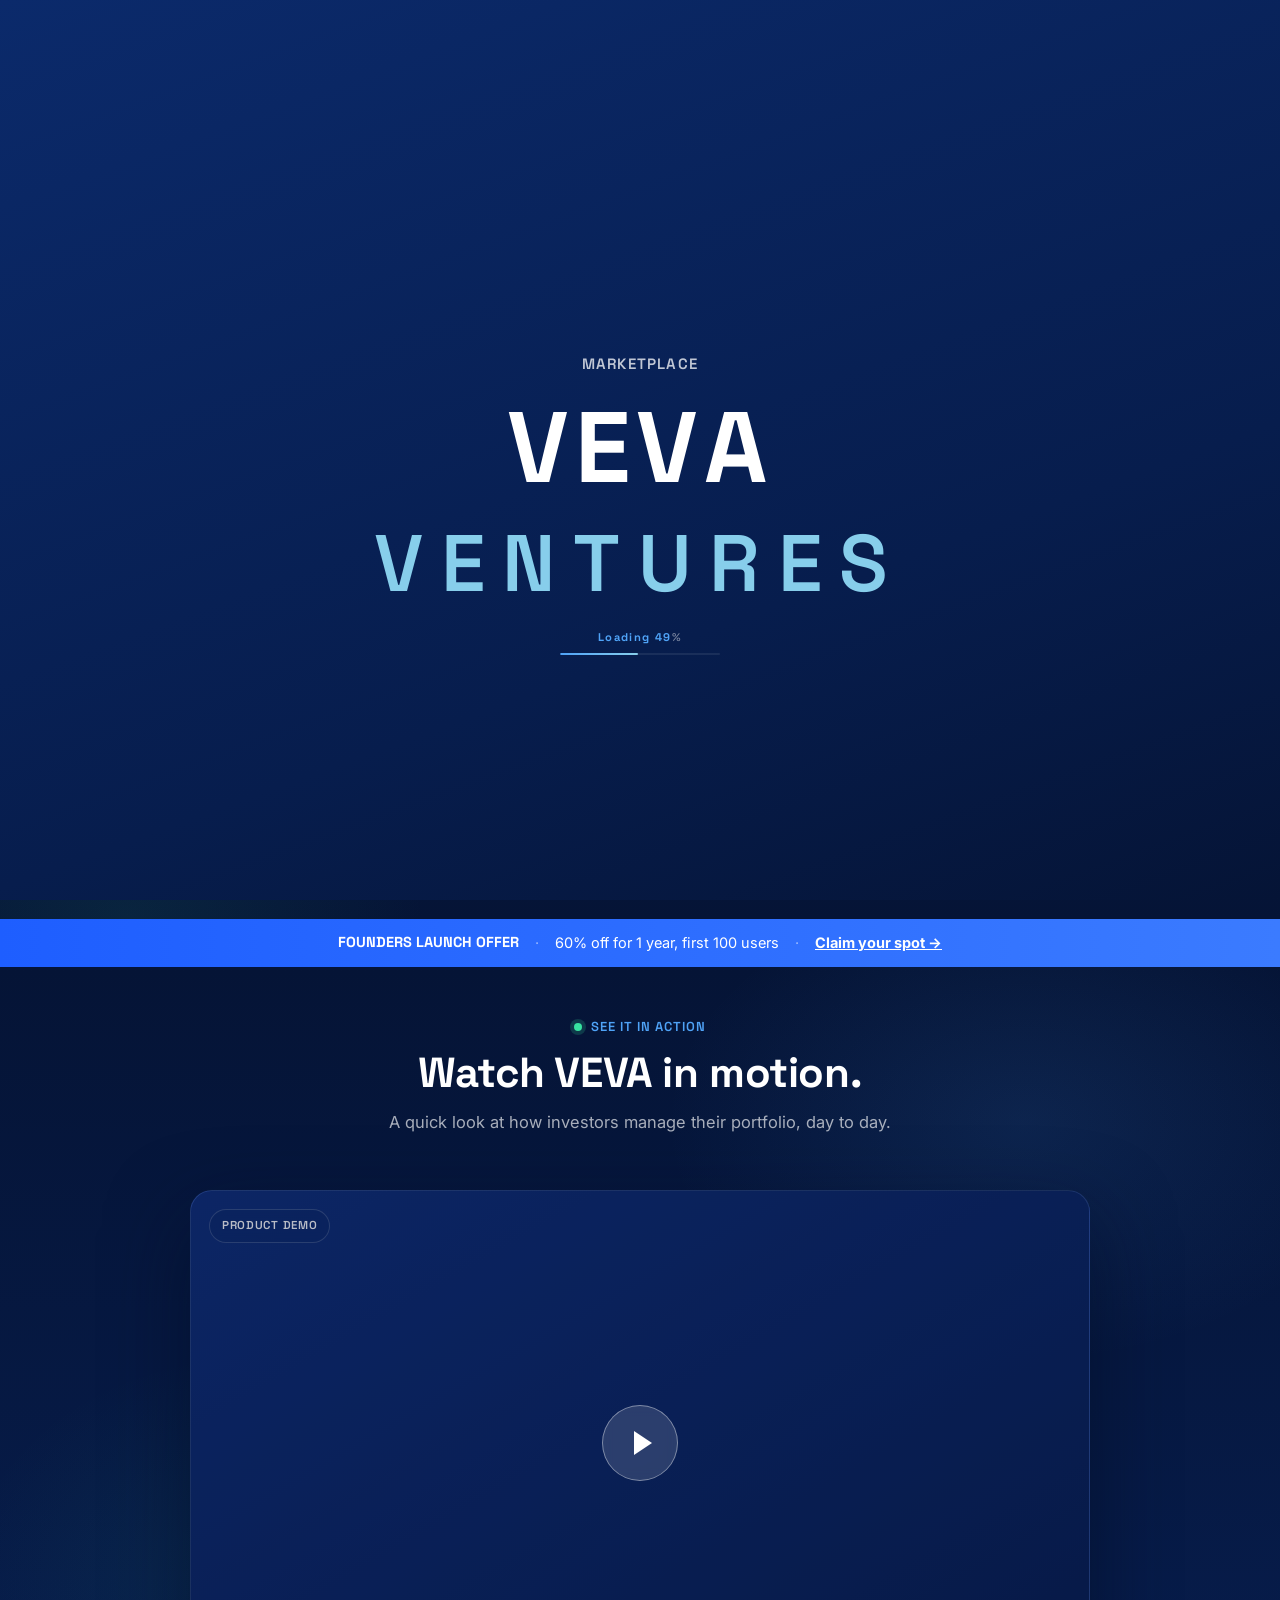
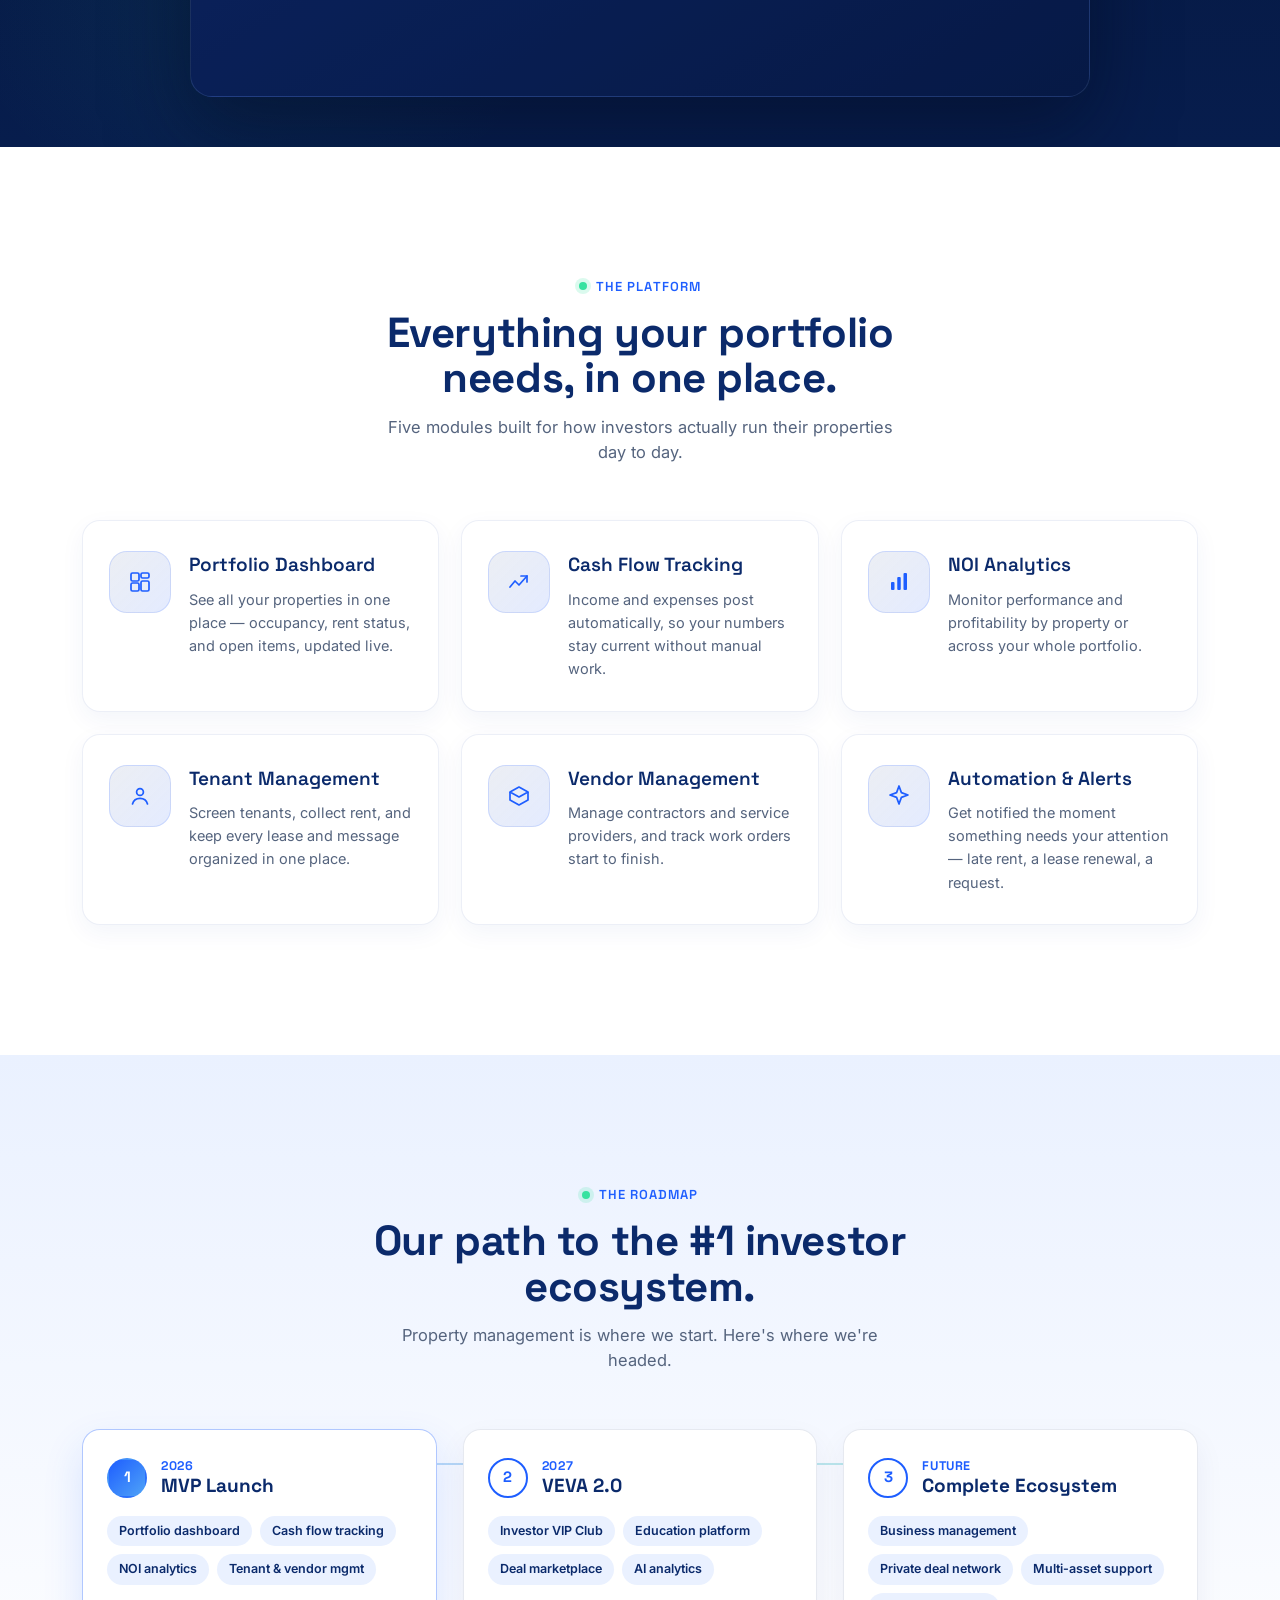
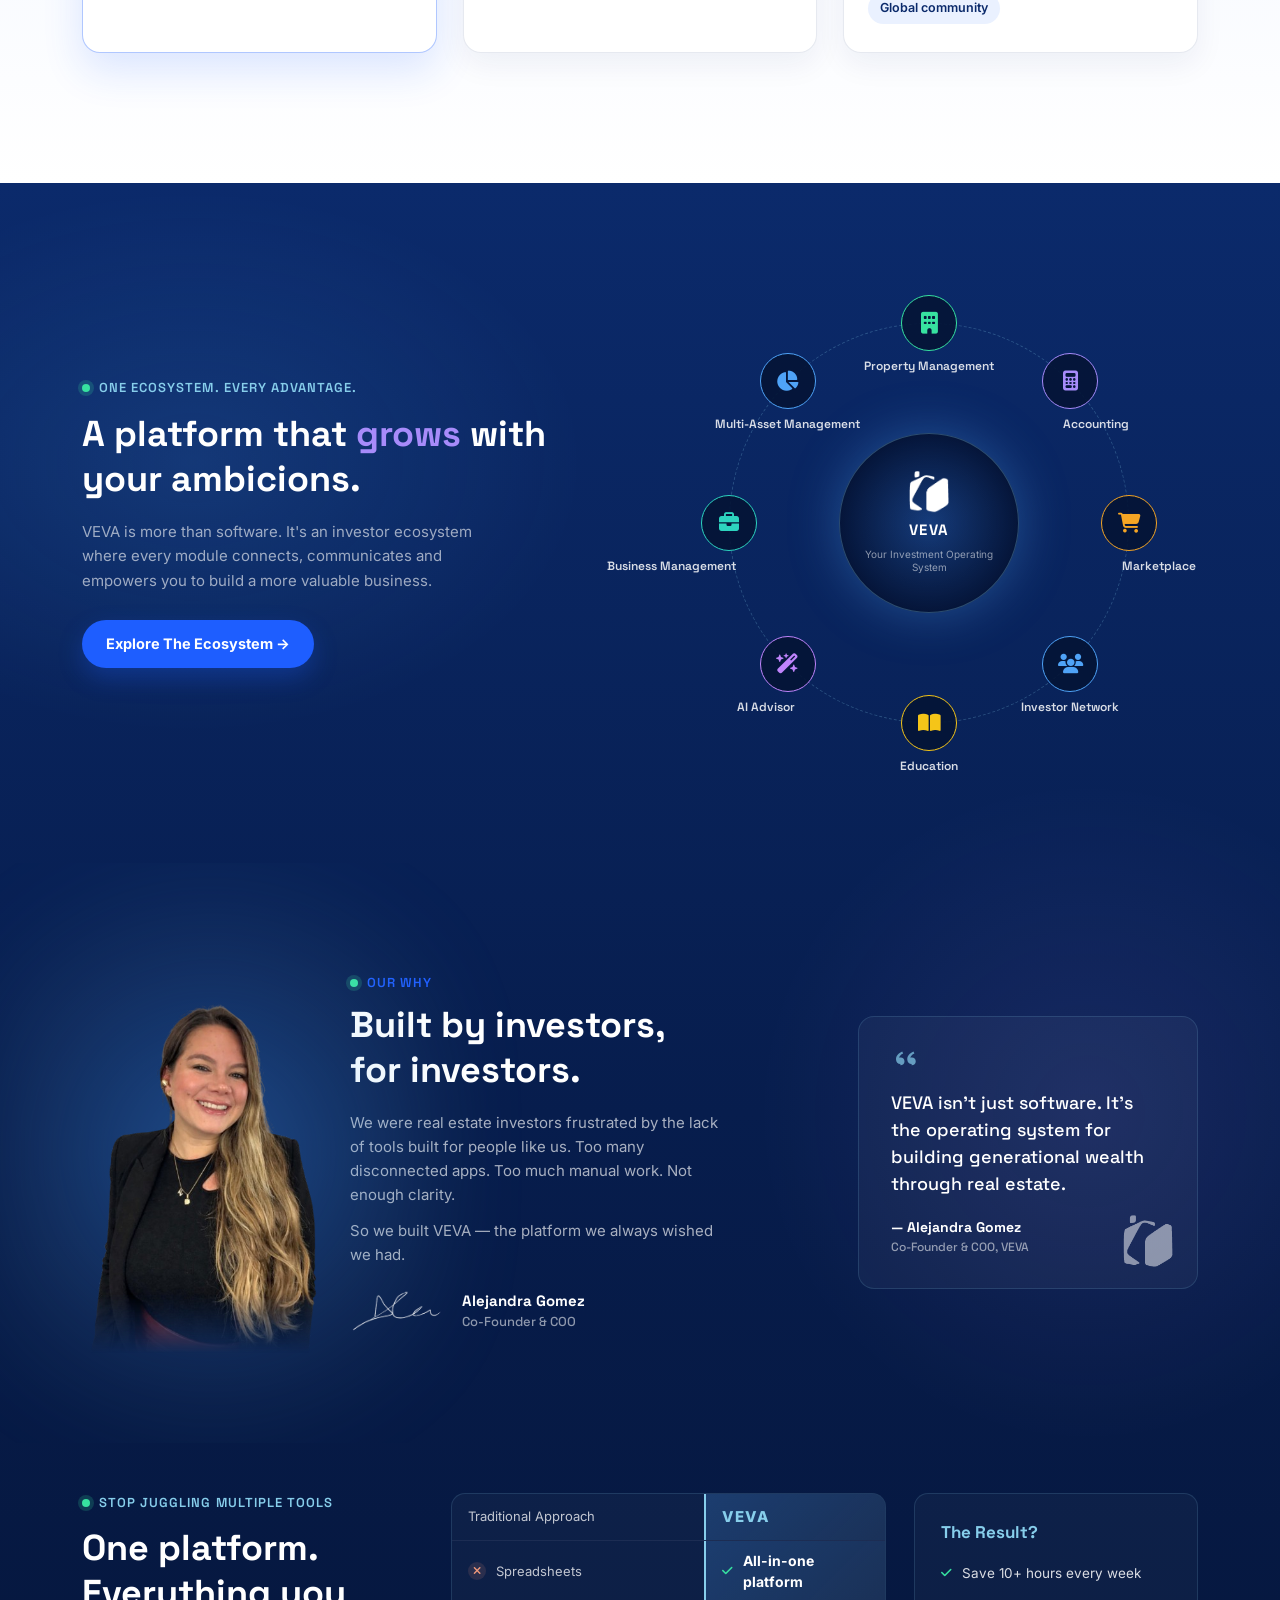
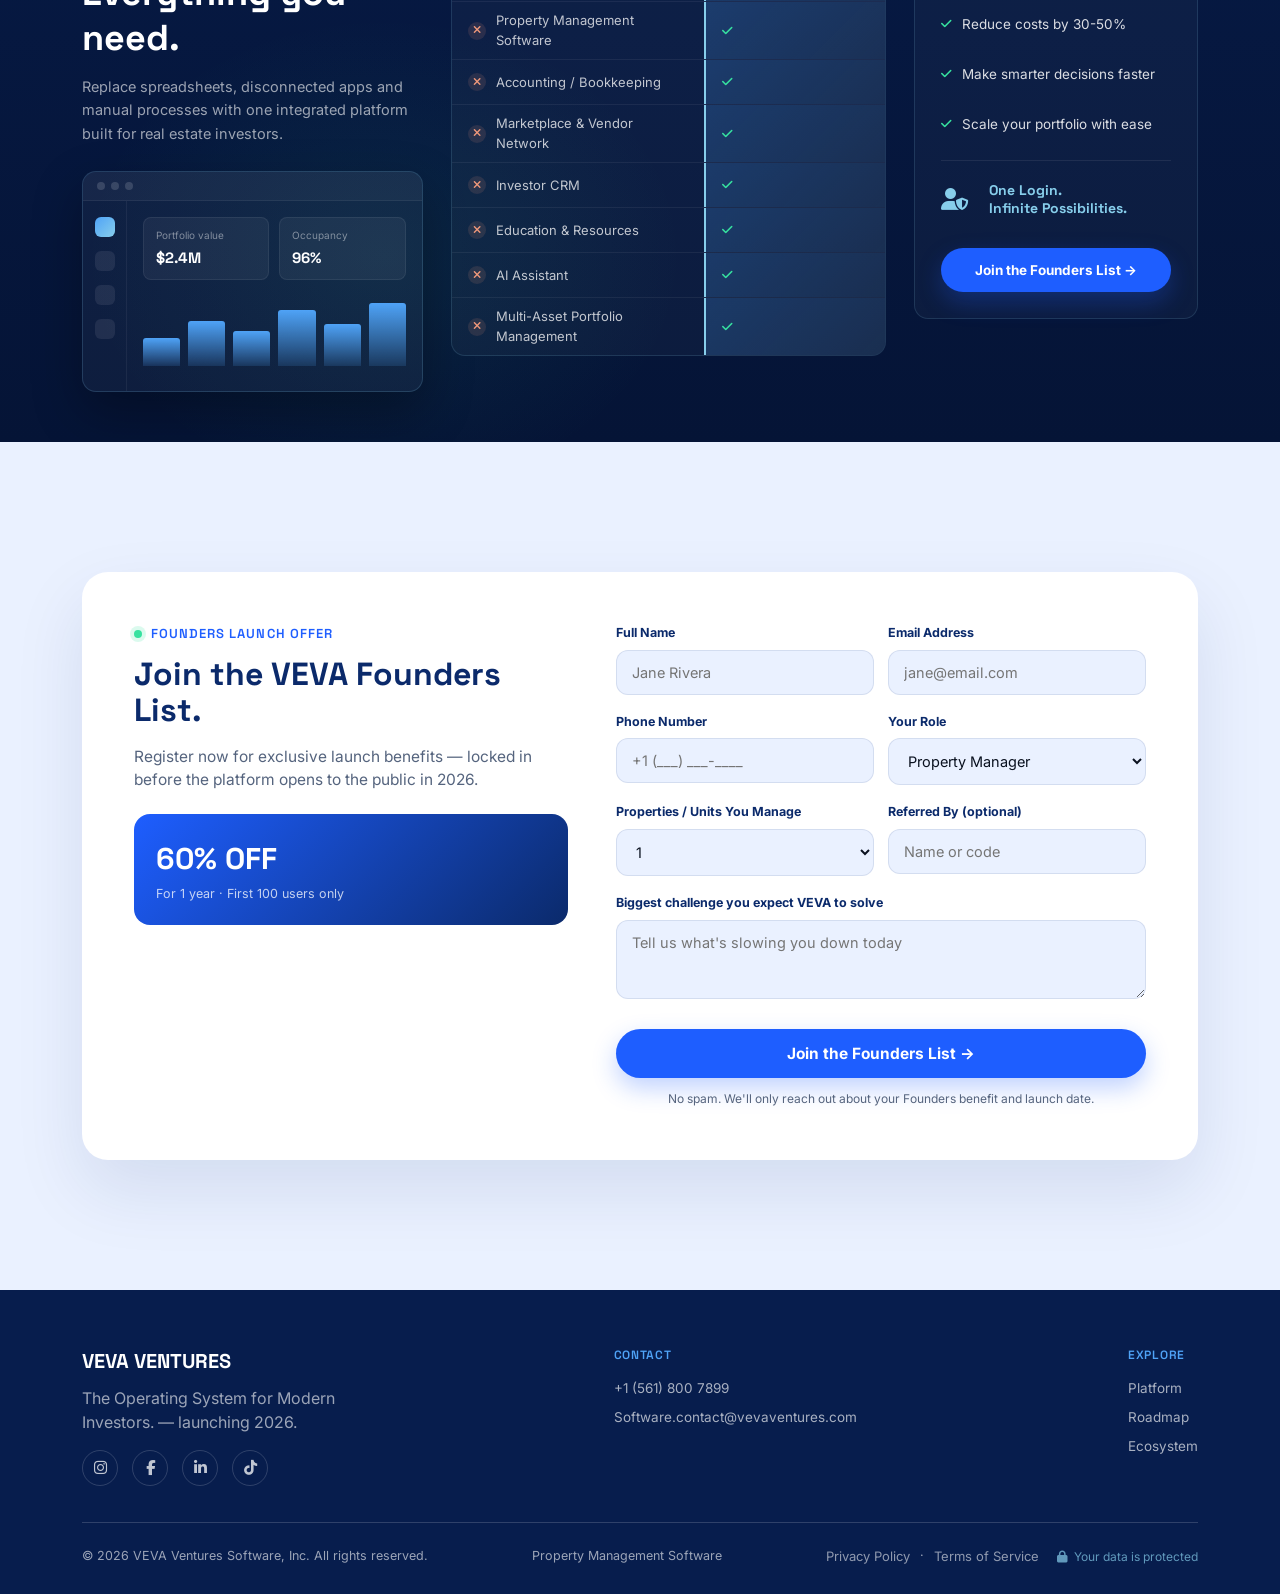
==== index.html @ 6f7702ac "feat: arreglo carga github pages" ====
<!doctype html>
<html lang="en">
  <head>
    <meta charset="UTF-8" />
    <meta name="viewport" content="width=device-width, initial-scale=1.0" />
    <title>VEVA Ventures — All Your Properties. One Powerful Platform.</title>
    <meta
      name="description"
      content="VEVA helps real estate investors manage properties, track cash flow, and scale portfolios — all in one place. Launching 2026."
    />
    <!-- Favicon -->
    <link rel="icon" type="image/x-icon" href="images/favicon/favicon.ico">
    <!-- PNG -->
    <link rel="icon" type="image/png" sizes="16x16" href="images/favicon/favicon-16x16.png">
    <link rel="icon" type="image/png" sizes="32x32" href="images/favicon/favicon-32x32.png">
    <!-- Apple -->
    <link rel="apple-touch-icon" sizes="180x180" href="images/favicon/apple-touch-icon.png">
    <!-- Android -->
    <link rel="manifest" href="images/favicon/site.webmanifest">

    <link rel="preconnect" href="https://fonts.googleapis.com" />
    <link rel="preconnect" href="https://fonts.gstatic.com" crossorigin />
    <link
      href="https://fonts.googleapis.com/css2?family=Space+Grotesk:wght@400;500;600;700&family=Inter:wght@400;500;600;700;800&display=swap"
      rel="stylesheet"
    />
    <link
      rel="stylesheet"
      href="https://cdnjs.cloudflare.com/ajax/libs/font-awesome/6.5.2/css/all.min.css"
    />
    <link rel="stylesheet" href="css/base.css" />
    <link rel="stylesheet" href="css/aurora.css" />
    <link rel="stylesheet" href="css/nav.css" />
    <link rel="stylesheet" href="css/hero.css" />
    <link rel="stylesheet" href="css/video.css" />
    <link rel="stylesheet" href="css/sections.css" />
    <link rel="stylesheet" href="css/features.css" />
    <link rel="stylesheet" href="css/roadmap.css" />
    <link rel="stylesheet" href="css/ecosystem.css" />
    <link rel="stylesheet" href="css/aboutus.css" />
    <link rel="stylesheet" href="css/unified.css" />
    <link rel="stylesheet" href="css/form.css" />
    <link rel="stylesheet" href="css/footer.css" />
    <link rel="stylesheet" href="css/preloader.css" />
  </head>
  <body class="is-loading">
    <div id="preloader">
      <div class="pl-eco">
        <div class="pl-eco-icon" id="plEcoIcon">
          <i class="fa-solid fa-building"></i>
        </div>
        <div
          class="pl-eco-label"
          id="plEcoLabel"
          data-en="Property Management"
          data-es="Gestión de Propiedades"
        >
          Property Management
        </div>
      </div>

      <div class="pl-brand">
        <span class="pl-veva"
          ><span class="pl-letter">V</span><span class="pl-letter">E</span
          ><span class="pl-letter">V</span
          ><span class="pl-letter">A</span></span
        >
        <span class="pl-ventures"
          ><span class="pl-letter">V</span><span class="pl-letter">E</span
          ><span class="pl-letter">N</span><span class="pl-letter">T</span
          ><span class="pl-letter">U</span><span class="pl-letter">R</span
          ><span class="pl-letter">E</span
          ><span class="pl-letter">S</span></span
        >
      </div>

      <div class="pl-counter-wrap">
        <p class="pl-counter-text">
          <span data-en="Loading" data-es="Cargando">Loading</span>
          <span id="plPercent">0</span>%
        </p>
        <div class="pl-bar-track">
          <div class="pl-bar-fill" id="plBar"></div>
        </div>
      </div>
    </div>

    <header class="site">
      <div class="wrap nav">
        <a href="#top" class="logo">
          <img
            src="images/logo/Logos edit_Page 1.png"
            alt="VEVA Ventures"
            class="logo-img"
          />
          <span class="logo-text">
            <span class="logo-veva">VEVA</span>
            <span class="logo-ventures">VENTURES</span>
          </span>
        </a>
        <nav class="nav-links">
          <a href="#platform" data-en="Platform" data-es="Plataforma"
            >Platform</a
          >
          <a href="#roadmap" data-en="Roadmap" data-es="Hoja de Ruta"
            >Roadmap</a
          >
          <a href="#ecosystem" data-en="Ecosystem" data-es="Ecosistema"
            >Ecosystem</a
          >
          <a
            href="#founders"
            data-en="Founders Offer"
            data-es="Oferta Fundadores"
            >Founders Offer</a
          >
        </nav>
        <a
          href="#founders"
          class="btn btn-primary nav-cta"
          data-en="Join Founders List"
          data-es="Únete a Fundadores"
          >Join Founders List</a
        >
        <button id="langToggle" class="lang-toggle" aria-label="Cambiar idioma">
          <i class="fa-solid fa-globe"></i>
          <span id="langToggleLabel">ES</span>
        </button>
      </div>
    </header>

    <section class="hero" id="top">
      <div class="wrap hero-grid">
        <div class="fade-up">
          <div
            class="eyebrow on-dark"
            data-en="PROPERTY MANAGEMENT · LAUNCHING 2026"
            data-es="GESTIÓN DE PROPIEDADES · LANZAMIENTO 2026"
          >
            PROPERTY MANAGEMENT · LAUNCHING 2026
          </div>
          <h1
            data-en-html='<span class="accent">One Platform.</span> Every Asset.<br />Total Control.'
            data-es-html='<span class="accent">Una Plataforma.</span> Cada Activo.<br />Control Total.'
          >
            <span class="accent">One Platform.</span> Every Asset.<br />Total
            Control.
          </h1>
          <p
            class="lede"
            data-en="The modern operating system for entrepreneurs and investors—designed to manage the assets you own and the businesses you build, all from one connected platform."
            data-es="El sistema operativo moderno para emprendedores e inversionistas — diseñado para gestionar los activos que posees y los negocios que construyes, todo desde una sola plataforma conectada."
          >
            The modern operating system for entrepreneurs and investors—designed
            to manage the assets you own and the businesses you build, all from
            one connected platform.
          </p>
          <p
            class="lede-note"
            data-en="Launching with Property Management in 2026. The VEVA Ecosystem will continue to expand with business management, investment tools, and AI-powered operations."
            data-es="Lanzando con Gestión de Propiedades en 2026. El Ecosistema VEVA seguirá expandiéndose con gestión empresarial, herramientas de inversión y operaciones impulsadas por IA."
          >
            Launching with Property Management in 2026. The VEVA Ecosystem will
            continue to expand with business management, investment tools, and
            AI-powered operations.
          </p>
          <div class="hero-actions">
            <a
              href="#founders"
              class="btn btn-primary"
              data-en="Join the Founders List →"
              data-es="Únete a la Lista de Fundadores →"
              >Join the Founders List →</a
            >
            <a
              href="#roadmap"
              class="btn btn-ghost-dark"
              data-en="See what's coming"
              data-es="Mira lo que viene"
              >See what's coming</a
            >
          </div>
          <div class="stat-row">
            <div class="stat">
              <div class="n">2026</div>
              <div class="l" data-en="MVP Launch" data-es="Lanzamiento MVP">
                MVP Launch
              </div>
            </div>
            <div class="stat">
              <div class="n">60%</div>
              <div class="l" data-en="Off First Year" data-es="Dcto. 1er Año">
                Off First Year
              </div>
            </div>
            <div class="stat">
              <div class="n">100</div>
              <div class="l" data-en="Founder Spots" data-es="Cupos Fundadores">
                Founder Spots
              </div>
            </div>
          </div>
        </div>

        <div
          class="trajectory fade-up"
          style="animation-delay: 0.15s"
          aria-hidden="true"
        >
          <svg viewBox="0 0 400 460" preserveAspectRatio="none">
            <path
              d="M10,430 C120,420 140,280 220,240 C300,200 300,90 390,40"
              fill="none"
              stroke="url(#lineGrad)"
              stroke-width="3"
              stroke-linecap="round"
              stroke-dasharray="6 10"
              opacity="0.7"
            />
            <defs>
              <linearGradient id="lineGrad" x1="0" y1="1" x2="1" y2="0">
                <stop offset="0%" stop-color="#4FA3F7" />
                <stop offset="100%" stop-color="#37E2A0" />
              </linearGradient>
            </defs>
          </svg>

          <div class="float-card fc-module fc1">
            <div class="fcm-top">
              <div class="fcm-icon fcm-icon-mint">
                <i class="fa-solid fa-house"></i>
              </div>
              <span
                class="fcm-badge fcm-badge-mint"
                data-en="Launching 2026"
                data-es="Lanzamiento 2026"
                >Launching 2026</span
              >
            </div>
            <div
              class="fcm-title"
              data-en="Property Management"
              data-es="Gestión de Propiedades"
            >
              Property Management
            </div>
            <div
              class="fcm-desc"
              data-en="Manage properties, tenants, maintenance and finances."
              data-es="Gestiona propiedades, inquilinos, mantenimiento y finanzas."
            >
              Manage properties, tenants, maintenance and finances.
            </div>
          </div>

          <div class="float-card fc-module fc2">
            <div class="fcm-top">
              <div class="fcm-icon fcm-icon-purple">
                <i class="fa-solid fa-briefcase"></i>
              </div>
              <span
                class="fcm-badge fcm-badge-purple"
                data-en="Coming Soon"
                data-es="Próximamente"
                >Coming Soon</span
              >
            </div>
            <div
              class="fcm-title"
              data-en="Business Operations"
              data-es="Operaciones de Negocio"
            >
              Business Operations
            </div>
            <div
              class="fcm-desc"
              data-en="Run your business, projects, clients and teams."
              data-es="Administra tu negocio, proyectos, clientes y equipos."
            >
              Run your business, projects, clients and teams.
            </div>
          </div>

          <div class="float-card fc-module fc3">
            <div class="fcm-top">
              <div class="fcm-icon fcm-icon-mint">
                <i class="fa-solid fa-chart-pie"></i>
              </div>
              <span
                class="fcm-badge fcm-badge-mint"
                data-en="Coming Soon"
                data-es="Próximamente"
                >Coming Soon</span
              >
            </div>
            <div
              class="fcm-title"
              data-en="Investment Management"
              data-es="Gestión de Inversiones"
            >
              Investment Management
            </div>
            <div
              class="fcm-desc"
              data-en="Track investments, analyze performance and grow wealth."
              data-es="Rastrea inversiones, analiza rendimiento y haz crecer tu patrimonio."
            >
              Track investments, analyze performance and grow wealth.
            </div>
          </div>
        </div>
      </div>
    </section>

    <div class="founders-strip">
      <div class="wrap">
        <strong data-en="FOUNDERS LAUNCH OFFER" data-es="OFERTA DE LANZAMIENTO"
          >FOUNDERS LAUNCH OFFER</strong
        >
        <span class="sep">·</span>
        <span
          data-en="60% off for 1 year, first 100 users"
          data-es="60% de dcto. por 1 año, primeros 100 usuarios"
          >60% off for 1 year, first 100 users</span
        >
        <span class="sep">·</span>
        <a
          href="#founders"
          data-en="Claim your spot →"
          data-es="Reclama tu cupo →"
          >Claim your spot →</a
        >
      </div>
    </div>

    <section class="video-section" id="demo">
      <div class="wrap">
        <div class="section-head center fade-up">
          <div
            class="eyebrow"
            data-en="SEE IT IN ACTION"
            data-es="VELO EN ACCIÓN"
          >
            SEE IT IN ACTION
          </div>
          <h2
            data-en="Watch VEVA in motion."
            data-es="Mira a VEVA en movimiento."
          >
            Watch VEVA in motion.
          </h2>
          <p
            class="center"
            data-en="A quick look at how investors manage their portfolio, day to day."
            data-es="Un vistazo rápido a cómo los inversionistas gestionan su portafolio, día a día."
          >
            A quick look at how investors manage their portfolio, day to day.
          </p>
        </div>

        <div class="video-frame fade-up">
          <span
            class="video-badge"
            data-en="Product Demo"
            data-es="Demo del Producto"
            >Product Demo</span
          >

          <!-- Reemplaza el src por el video real del cliente (Vimeo, YouTube, o archivo propio) -->
          <video id="demoVideo" preload="metadata" playsinline>
            <source src="assets/veva-demo.mp4" type="video/mp4" />
          </video>

          <div class="video-poster" id="videoPoster">
            <div class="play-btn"></div>
          </div>
        </div>
      </div>
    </section>

    <section id="platform">
      <div class="wrap">
        <div class="section-head center fade-up">
          <div
            class="eyebrow"
            style="justify-content: center"
            data-en="THE PLATFORM"
            data-es="PLATAFORMA"
          >
            THE PLATFORM
          </div>
          <h2
            data-en="Everything your portfolio needs, in one place."
            data-es="Todo lo que tu portafolio necesita, en un solo lugar."
          >
            Everything your portfolio needs, in one place.
          </h2>
          <p
            class="center"
            data-en="Five modules built for how investors actually run their properties day to day."
            data-es="Cinco módulos diseñados para cómo los inversionistas realmente administran sus propiedades día a día."
          >
            Five modules built for how investors actually run their properties
            day to day.
          </p>
        </div>

        <div class="feature-grid">
          <div class="feature-card fade-up">
            <div class="fi">
              <svg width="24" height="24" viewBox="0 0 24 24" fill="none">
                <rect
                  x="3"
                  y="3"
                  width="8"
                  height="8"
                  rx="1.5"
                  stroke="currentColor"
                  stroke-width="1.7"
                />
                <rect
                  x="13"
                  y="3"
                  width="8"
                  height="5"
                  rx="1.5"
                  stroke="currentColor"
                  stroke-width="1.7"
                />
                <rect
                  x="13"
                  y="11"
                  width="8"
                  height="10"
                  rx="1.5"
                  stroke="currentColor"
                  stroke-width="1.7"
                />
                <rect
                  x="3"
                  y="13"
                  width="8"
                  height="8"
                  rx="1.5"
                  stroke="currentColor"
                  stroke-width="1.7"
                />
              </svg>
            </div>
            <div class="feature-text">
              <h3 data-en="Portfolio Dashboard" data-es="Panel de Portafolio">
                Portfolio Dashboard
              </h3>
              <p
                data-en="See all your properties in one place — occupancy, rent status, and open items, updated live."
                data-es="Ve todas tus propiedades en un solo lugar — ocupación, estado de renta y pendientes, actualizado en vivo."
              >
                See all your properties in one place — occupancy, rent status,
                and open items, updated live.
              </p>
            </div>
          </div>

          <div class="feature-card fade-up">
            <div class="fi">
              <svg width="24" height="24" viewBox="0 0 24 24" fill="none">
                <path
                  d="M3 17l5-6 4 4 8-9"
                  stroke="currentColor"
                  stroke-width="1.7"
                  stroke-linecap="round"
                  stroke-linejoin="round"
                />
                <path
                  d="M14 6h6v6"
                  stroke="currentColor"
                  stroke-width="1.7"
                  stroke-linecap="round"
                  stroke-linejoin="round"
                />
              </svg>
            </div>
            <div class="feature-text">
              <h3
                data-en="Cash Flow Tracking"
                data-es="Control de Flujo de Caja"
              >
                Cash Flow Tracking
              </h3>
              <p
                data-en="Income and expenses post automatically, so your numbers stay current without manual work."
                data-es="Los ingresos y gastos se registran automáticamente, así tus números se mantienen al día sin trabajo manual."
              >
                Income and expenses post automatically, so your numbers stay
                current without manual work.
              </p>
            </div>
          </div>

          <div class="feature-card fade-up">
            <div class="fi">
              <svg width="24" height="24" viewBox="0 0 24 24" fill="none">
                <rect
                  x="4"
                  y="12"
                  width="3.5"
                  height="8"
                  rx="1"
                  fill="currentColor"
                />
                <rect
                  x="10.25"
                  y="7"
                  width="3.5"
                  height="13"
                  rx="1"
                  fill="currentColor"
                />
                <rect
                  x="16.5"
                  y="3"
                  width="3.5"
                  height="17"
                  rx="1"
                  fill="currentColor"
                />
              </svg>
            </div>
            <div class="feature-text">
              <h3 data-en="NOI Analytics" data-es="Análisis de NOI">
                NOI Analytics
              </h3>
              <p
                data-en="Monitor performance and profitability by property or across your whole portfolio."
                data-es="Monitorea el rendimiento y la rentabilidad por propiedad o en todo tu portafolio."
              >
                Monitor performance and profitability by property or across your
                whole portfolio.
              </p>
            </div>
          </div>

          <div class="feature-card fade-up">
            <div class="fi">
              <svg width="24" height="24" viewBox="0 0 24 24" fill="none">
                <circle
                  cx="12"
                  cy="8"
                  r="3.4"
                  stroke="currentColor"
                  stroke-width="1.7"
                />
                <path
                  d="M4.5 20c1-3.6 4-5.6 7.5-5.6s6.5 2 7.5 5.6"
                  stroke="currentColor"
                  stroke-width="1.7"
                  stroke-linecap="round"
                />
              </svg>
            </div>
            <div class="feature-text">
              <h3 data-en="Tenant Management" data-es="Gestión de Inquilinos">
                Tenant Management
              </h3>
              <p
                data-en="Screen tenants, collect rent, and keep every lease and message organized in one place."
                data-es="Evalúa inquilinos, cobra la renta y mantén cada contrato y mensaje organizado en un solo lugar."
              >
                Screen tenants, collect rent, and keep every lease and message
                organized in one place.
              </p>
            </div>
          </div>

          <div class="feature-card fade-up">
            <div class="fi">
              <svg width="24" height="24" viewBox="0 0 24 24" fill="none">
                <path
                  d="M3 8l9-5 9 5-9 5-9-5z"
                  stroke="currentColor"
                  stroke-width="1.7"
                  stroke-linejoin="round"
                />
                <path
                  d="M3 8v8l9 5 9-5V8"
                  stroke="currentColor"
                  stroke-width="1.7"
                  stroke-linejoin="round"
                />
              </svg>
            </div>
            <div class="feature-text">
              <h3 data-en="Vendor Management" data-es="Gestión de Contratistas">
                Vendor Management
              </h3>
              <p
                data-en="Manage contractors and service providers, and track work orders start to finish."
                data-es="Gestiona contratistas y proveedores de servicios, y da seguimiento a las órdenes de trabajo de principio a fin."
              >
                Manage contractors and service providers, and track work orders
                start to finish.
              </p>
            </div>
          </div>

          <div class="feature-card fade-up">
            <div class="fi">
              <svg width="24" height="24" viewBox="0 0 24 24" fill="none">
                <path
                  d="M12 2l2.4 6.6L21 11l-6.6 2.4L12 20l-2.4-6.6L3 11l6.6-2.4L12 2z"
                  stroke="currentColor"
                  stroke-width="1.7"
                  stroke-linejoin="round"
                />
              </svg>
            </div>
            <div class="feature-text">
              <h3
                data-en="Automation &amp; Alerts"
                data-es="Automatización y Alertas"
              >
                Automation &amp; Alerts
              </h3>
              <p
                data-en="Get notified the moment something needs your attention — late rent, a lease renewal, a request."
                data-es="Recibe una notificación en el momento en que algo requiera tu atención — renta atrasada, renovación de contrato, una solicitud."
              >
                Get notified the moment something needs your attention — late
                rent, a lease renewal, a request.
              </p>
            </div>
          </div>
        </div>
      </div>
    </section>

    <section class="roadmap-section" id="roadmap">
      <div class="wrap">
        <div class="section-head center fade-up">
          <div
            class="eyebrow"
            style="justify-content: center"
            data-en="THE ROADMAP"
            data-es="LA HOJA DE RUTA"
          >
            THE ROADMAP
          </div>
          <h2
            data-en="Our path to the #1 investor ecosystem."
            data-es="Nuestro camino hacia el ecosistema de inversionistas #1."
          >
            Our path to the #1 investor ecosystem.
          </h2>
          <p
            class="center"
            data-en="Property management is where we start. Here's where we're headed."
            data-es="La gestión de propiedades es donde empezamos. Aquí es hacia donde vamos."
          >
            Property management is where we start. Here's where we're headed.
          </p>
        </div>

        <div class="roadmap-track">
          <div class="rm-card is-active fade-up">
            <div class="rm-head">
              <div class="rm-dot"><span>1</span></div>
              <div class="rm-meta">
                <div class="rm-year">2026</div>
                <div
                  class="rm-title"
                  data-en="MVP Launch"
                  data-es="Lanzamiento MVP"
                >
                  MVP Launch
                </div>
              </div>
            </div>
            <div class="rm-tags">
              <span
                class="rm-tag"
                data-en="Portfolio dashboard"
                data-es="Panel de portafolio"
                >Portfolio dashboard</span
              >
              <span
                class="rm-tag"
                data-en="Cash flow tracking"
                data-es="Control de flujo de caja"
                >Cash flow tracking</span
              >
              <span
                class="rm-tag"
                data-en="NOI analytics"
                data-es="Análisis de NOI"
                >NOI analytics</span
              >
              <span
                class="rm-tag"
                data-en="Tenant &amp; vendor mgmt"
                data-es="Inquilinos y contratistas"
                >Tenant &amp; vendor mgmt</span
              >
            </div>
          </div>

          <div class="rm-card fade-up">
            <div class="rm-head">
              <div class="rm-dot"><span>2</span></div>
              <div class="rm-meta">
                <div class="rm-year">2027</div>
                <div class="rm-title">VEVA 2.0</div>
              </div>
            </div>
            <div class="rm-tags">
              <span
                class="rm-tag"
                data-en="Investor VIP Club"
                data-es="Club VIP de Inversionistas"
                >Investor VIP Club</span
              >
              <span
                class="rm-tag"
                data-en="Education platform"
                data-es="Plataforma educativa"
                >Education platform</span
              >
              <span
                class="rm-tag"
                data-en="Deal marketplace"
                data-es="Mercado de negocios"
                >Deal marketplace</span
              >
              <span
                class="rm-tag"
                data-en="AI analytics"
                data-es="Análisis con IA"
                >AI analytics</span
              >
            </div>
          </div>

          <div class="rm-card fade-up">
            <div class="rm-head">
              <div class="rm-dot"><span>3</span></div>
              <div class="rm-meta">
                <div class="rm-year" data-en="FUTURE" data-es="FUTURO">
                  FUTURE
                </div>
                <div
                  class="rm-title"
                  data-en="Complete Ecosystem"
                  data-es="Ecosistema Completo"
                >
                  Complete Ecosystem
                </div>
              </div>
            </div>
            <div class="rm-tags">
              <span
                class="rm-tag"
                data-en="Business management"
                data-es="Gestión empresarial"
                >Business management</span
              >
              <span
                class="rm-tag"
                data-en="Private deal network"
                data-es="Red privada de negocios"
                >Private deal network</span
              >
              <span
                class="rm-tag"
                data-en="Multi-asset support"
                data-es="Soporte multi-activo"
                >Multi-asset support</span
              >
              <span
                class="rm-tag"
                data-en="Global community"
                data-es="Comunidad global"
                >Global community</span
              >
            </div>
          </div>
        </div>
      </div>
    </section>
    <div class="dark-zone aurora-bg">

      <section id="ecosystem">
        <div class="wrap eco-hero">
          <div class="eco-intro fade-up">
            <div
              class="eyebrow"
              data-en="ONE ECOSYSTEM. EVERY ADVANTAGE."
              data-es="UN ECOSISTEMA. TODA LA VENTAJA."
            >
              ONE ECOSYSTEM. EVERY ADVANTAGE.
            </div>
            <h2
              data-en-html='A platform that <span class="accent-purple">grows</span> with your ambicions.'
              data-es-html='Una plataforma que <span class="accent-purple">crece</span> con tus ambiciones.'
            >
              A platform that <span class="accent-purple">grows</span> with your
              ambicions.
            </h2>
            <p
              data-en="VEVA is more than software. It's an investor ecosystem where every module connects, communicates and empowers you to build a more valuable business."
              data-es="VEVA es más que software. Es un ecosistema de inversionistas donde cada módulo se conecta, se comunica y te da el poder de construir un negocio más valioso."
            >
              VEVA is more than software. It's an investor ecosystem where every
              module connects, communicates and empowers you to build a more
              valuable business.
            </p>
            <a
              href="#founders"
              class="btn btn-primary"
              data-en="Explore The Ecosystem →"
              data-es="Explora el Ecosistema →"
              >Explore The Ecosystem →</a
            >
          </div>

          <div class="eco-diagram fade-up" style="animation-delay: 0.15s">
            <div class="eco-orbit"></div>

            <div class="eco-center">
              <img
                src="images/logo/Logos edit_Page 7.png"
                alt="VEVA"
                class="eco-center-logo"
              />
              <div class="eco-center-name">VEVA</div>
              <div
                class="eco-center-tag"
                id="ecoCenterTag"
                data-default-en="Your Investment Operating System"
                data-default-es="Tu Sistema Operativo de Inversión"
                data-en="Your Investment Operating System"
                data-es="Tu Sistema Operativo de Inversión"
              >
                Your Investment Operating System
              </div>
            </div>

            <button
              class="eco-node eco-n1"
              style="--eco-c: #37e2a0"
              data-desc-en="Manage your portfolio, tenants, and vendors from one dashboard."
              data-desc-es="Gestiona tu portafolio, inquilinos y contratistas desde un solo panel."
            >
              <i class="fa-solid fa-building"></i>
              <span
                class="eco-node-label"
                data-en="Property Management"
                data-es="Gestión de Propiedades"
                >Property Management</span
              >
              <span
                class="eco-node-desc"
                data-en="Manage your portfolio, tenants, and vendors from one dashboard."
                data-es="Gestiona tu portafolio, inquilinos y contratistas desde un solo panel."
                >Manage your portfolio, tenants, and vendors from one
                dashboard.</span
              >
              </span>
            </button>
            <button
              class="eco-node eco-n2"
              style="--eco-c: #a78bfa"
              data-desc-en="Automatic income and expense tracking with real-time NOI analytics."
              data-desc-es="Registro automático de ingresos y gastos con análisis de NOI en tiempo real."
            >
              <i class="fa-solid fa-calculator"></i>
              <span
                class="eco-node-label"
                data-en="Accounting"
                data-es="Contabilidad"
                >Accounting</span
              >
              <span
                class="eco-node-desc"
                data-en="Automatic income and expense tracking with real-time NOI analytics."
                data-es="Registro automático de ingresos y gastos con análisis de NOI en tiempo real."
              >
              </span>
            </button>

            <button
              class="eco-node eco-n3"
              style="--eco-c: #f5a524"
              data-desc-en="Find off-market deals, vendors, and joint venture partners."
              data-desc-es="Encuentra negocios fuera de mercado, contratistas y socios de inversión."
            >
              <i class="fa-solid fa-cart-shopping"></i>
              <span
                class="eco-node-label"
                data-en="Marketplace"
                data-es="Mercado"
                >Marketplace</span
              >
              <span
                class="eco-node-desc"
                data-en="Find off-market deals, vendors, and joint venture partners."
                data-es="Encuentra negocios fuera de mercado, contratistas y socios de inversión."
              >
              </span>
            </button>

            <button
              class="eco-node eco-n4"
              style="--eco-c: #4fa3f7"
              data-desc-en="Connect with a private community of serious investors."
              data-desc-es="Conéctate con una comunidad privada de inversionistas serios."
            >
              <i class="fa-solid fa-users"></i>
              <span
                class="eco-node-label"
                data-en="Investor Network"
                data-es="Red de Inversionistas"
                >Investor Network</span
              >
              <span
                class="eco-node-desc"
                data-en="Connect with a private community of serious investors."
                data-es="Conéctate con una comunidad privada de inversionistas serios."
              >
              </span>
            </button>

            <button
              class="eco-node eco-n5"
              style="--eco-c: #f5c518"
              data-desc-en="Learn deal analysis, scaling strategies, and real estate fundamentals."
              data-desc-es="Aprende análisis de negocios, estrategias de escalamiento y fundamentos inmobiliarios."
            >
              <i class="fa-solid fa-book-open"></i>
              <span
                class="eco-node-label"
                data-en="Education"
                data-es="Educación"
                >Education</span
              >
              <span
                class="eco-node-desc"
                data-en="Learn deal analysis, scaling strategies, and real estate fundamentals."
                data-es="Aprende análisis de negocios, estrategias de escalamiento y fundamentos inmobiliarios."
              >
              </span>
            </button>

            <button
              class="eco-node eco-n6"
              style="--eco-c: #c084fc"
              data-desc-en="Get AI-powered insights and recommendations for your portfolio."
              data-desc-es="Obtén recomendaciones e insights impulsados por IA para tu portafolio."
            >
              <i class="fa-solid fa-wand-magic-sparkles"></i>
              <span
                class="eco-node-label"
                data-en="AI Advisor"
                data-es="Asesor IA"
                >AI Advisor</span
              >
              <span
                class="eco-node-desc"
                data-en="Get AI-powered insights and recommendations for your portfolio."
                data-es="Obtén recomendaciones e insights impulsados por IA para tu portafolio."
              >
              </span>
            </button>

            <button
              class="eco-node eco-n7"
              style="--eco-c: #2dd4bf"
              data-desc-en="Run the operational side of your real estate business."
              data-desc-es="Administra el lado operativo de tu negocio inmobiliario."
            >
              <i class="fa-solid fa-briefcase"></i>
              <span
                class="eco-node-label"
                data-en="Business Management"
                data-es="Gestión Empresarial"
                >Business Management</span
              >
              <span
                class="eco-node-desc"
                data-en="Run the operational side of your real estate business."
                data-es="Administra el lado operativo de tu negocio inmobiliario."
              >
              </span>
            </button>

            <button
              class="eco-node eco-n8"
              style="--eco-c: #4fa3f7"
              data-desc-en="Manage multiple property types and asset classes together."
              data-desc-es="Gestiona múltiples tipos de propiedad y clases de activos juntos."
            >
              <i class="fa-solid fa-chart-pie"></i>
              <span
                class="eco-node-label"
                data-en="Multi-Asset Management"
                data-es="Gestión Multi-Activo"
                >Multi-Asset Management</span
              >
              <span
                class="eco-node-desc"
                data-en="Manage multiple property types and asset classes together."
                data-es="Gestiona múltiples tipos de propiedad y clases de activos juntos."
              >
              </span>
            </button>
          </div>
        </div>
      </section>

      <section class="about-us" id="about">
        <div class="wrap about-shell fade-up">
          <div class="about-photo">
            <img
              src="images/team/alejandra.png"
              alt="Alejandra Gomez, Co-Founder & COO de VEVA Ventures"
            />
          </div>

          <div class="about-content">
            <div class="eyebrow" data-en="OUR WHY" data-es="NUESTRO PORQUÉ">
              OUR WHY
            </div>
            <h2
              data-en-html="Built by investors,<br />for investors."
              data-es-html="Construido por inversionistas,<br />para inversionistas."
            >
              Built by investors,<br />for investors.
            </h2>
            <p
              data-en="We were real estate investors frustrated by the lack of tools built for people like us. Too many disconnected apps. Too much manual work. Not enough clarity."
              data-es="Éramos inversionistas inmobiliarios frustrados por la falta de herramientas hechas para gente como nosotros. Demasiadas apps desconectadas. Demasiado trabajo manual. Muy poca claridad."
            >
              We were real estate investors frustrated by the lack of tools
              built for people like us. Too many disconnected apps. Too much
              manual work. Not enough clarity.
            </p>
            <p
              data-en="So we built VEVA — the platform we always wished we had."
              data-es="Así que construimos VEVA — la plataforma que siempre quisimos tener."
            >
              So we built VEVA. the platform we always wished we had.
            </p>
            <div class="about-signature">
              <img
                src="images/team/alejandra-signature.png"
                alt="Firma de Alejandra Gomez, Co-Founder & COO de VEVA Ventures"
                class="signature-img"
              />
              <div class="about-attribution">
                <div class="about-name">Alejandra Gomez</div>
                <div
                  class="about-title"
                  data-en="Co-Founder &amp; COO"
                  data-es="Co-Fundadora y COO"
                >
                  Co-Founder &amp; COO
                </div>
              </div>
            </div>
          </div>

          <div class="about-quote-card">
            <svg
              class="quote-mark"
              viewBox="0 0 24 24"
              fill="none"
              aria-hidden="true"
            >
              <path
                d="M7.5 12c-2 0-3.5-1.5-3.5-3.8C4 5.5 6 3.3 9 2l.7 1.5C7.9 4.3 6.7 5.6 6.5 7c.4-.1.7-.2 1.2-.2 1.8 0 3.1 1.3 3.1 3.1 0 1.8-1.4 3.1-3.3 3.1zm9 0c-2 0-3.5-1.5-3.5-3.8 0-2.7 2-4.9 5-6.2l.7 1.5c-1.8.8-3 2.1-3.2 3.5.4-.1.7-.2 1.2-.2 1.8 0 3.1 1.3 3.1 3.1 0 1.8-1.4 3.1-3.3 3.1z"
                fill="currentColor"
              />
            </svg>
            <blockquote
              data-en="VEVA isn't just software. It's the operating system for building generational wealth through real estate."
              data-es="VEVA no es solo software. Es el sistema operativo para construir riqueza generacional a través de bienes raíces."
            >
              VEVA isn't just software. It's the operating system for building
              generational wealth through real estate.
            </blockquote>
            <div class="about-quote-attr">
              <div class="about-name">— Alejandra Gomez</div>
              <div
                class="about-title"
                data-en="Co-Founder &amp; COO, VEVA"
                data-es="Co-Fundadora y COO, VEVA"
              >
                Co-Founder &amp; COO, VEVA
              </div>
            </div>
            <img
              src="images/logo/Logos edit_Page 7.png"
              alt=""
              class="quote-logo-mark"
              aria-hidden="true"
            />
          </div>
        </div>
      </section>

      <section class="unified-section" id="unified">
        <div class="wrap unified-grid fade-up">
          <div class="unified-intro">
            <div
              class="eyebrow"
              data-en="STOP JUGGLING MULTIPLE TOOLS"
              data-es="DEJA DE MALABAREAR CON HERRAMIENTAS"
            >
              STOP JUGGLING MULTIPLE TOOLS
            </div>
            <h2
              data-en-html="One platform.<br />Everything you need."
              data-es-html="Una plataforma.<br />Todo lo que necesitas."
            >
              One platform.<br />Everything you need.
            </h2>
            <p
              data-en="Replace spreadsheets, disconnected apps and manual processes with one integrated platform built for real estate investors."
              data-es="Reemplaza hojas de cálculo, apps desconectadas y procesos manuales con una plataforma integrada hecha para inversionistas inmobiliarios."
            >
              Replace spreadsheets, disconnected apps and manual processes with
              one integrated platform built for real estate investors.
            </p>

            <div class="app-preview">
              <div class="ap-topbar">
                <span class="ap-dot"></span>
                <span class="ap-dot"></span>
                <span class="ap-dot"></span>
              </div>
              <div class="ap-body">
                <div class="ap-sidebar">
                  <div class="ap-side-item is-active"></div>
                  <div class="ap-side-item"></div>
                  <div class="ap-side-item"></div>
                  <div class="ap-side-item"></div>
                </div>
                <div class="ap-main">
                  <div class="ap-cards">
                    <div class="ap-card">
                      <div
                        class="ap-card-label"
                        data-en="Portfolio value"
                        data-es="Valor del portafolio"
                      >
                        Portfolio value
                      </div>
                      <div class="ap-card-val">$2.4M</div>
                    </div>
                    <div class="ap-card">
                      <div
                        class="ap-card-label"
                        data-en="Occupancy"
                        data-es="Ocupación"
                      >
                        Occupancy
                      </div>
                      <div class="ap-card-val">96%</div>
                    </div>
                  </div>
                  <div class="ap-chart">
                    <span style="height: 40%"></span>
                    <span style="height: 65%"></span>
                    <span style="height: 50%"></span>
                    <span style="height: 80%"></span>
                    <span style="height: 60%"></span>
                    <span style="height: 90%"></span>
                  </div>
                </div>
              </div>
            </div>
          </div>

          <div class="unified-table">
            <div class="ut-row ut-head">
              <div
                class="ut-cell ut-label"
                data-en="Traditional Approach"
                data-es="Método Tradicional"
              >
                Traditional Approach
              </div>
              <div class="ut-cell ut-veva">VEVA</div>
            </div>
            <div class="ut-row">
              <div class="ut-cell ut-label">
                <i class="fa-solid fa-xmark ut-x"></i
                ><span data-en="Spreadsheets" data-es="Hojas de cálculo"
                  >Spreadsheets</span
                >
              </div>
              <div class="ut-cell ut-veva">
                <i class="fa-solid fa-check ut-check"></i
                ><span
                  data-en="All-in-one platform"
                  data-es="Plataforma todo en uno"
                  >All-in-one platform</span
                >
              </div>
            </div>
            <div class="ut-row">
              <div class="ut-cell ut-label">
                <i class="fa-solid fa-xmark ut-x"></i
                ><span
                  data-en="Property Management Software"
                  data-es="Software de Gestión de Propiedades"
                  >Property Management Software</span
                >
              </div>
              <div class="ut-cell ut-veva">
                <i class="fa-solid fa-check ut-check"></i>
              </div>
            </div>
            <div class="ut-row">
              <div class="ut-cell ut-label">
                <i class="fa-solid fa-xmark ut-x"></i
                ><span data-en="Accounting / Bookkeeping" data-es="Contabilidad"
                  >Accounting / Bookkeeping</span
                >
              </div>
              <div class="ut-cell ut-veva">
                <i class="fa-solid fa-check ut-check"></i>
              </div>
            </div>
            <div class="ut-row">
              <div class="ut-cell ut-label">
                <i class="fa-solid fa-xmark ut-x"></i
                ><span
                  data-en="Marketplace &amp; Vendor Network"
                  data-es="Mercado y Red de Proveedores"
                  >Marketplace &amp; Vendor Network</span
                >
              </div>
              <div class="ut-cell ut-veva">
                <i class="fa-solid fa-check ut-check"></i>
              </div>
            </div>
            <div class="ut-row">
              <div class="ut-cell ut-label">
                <i class="fa-solid fa-xmark ut-x"></i
                ><span data-en="Investor CRM" data-es="CRM de Inversionistas"
                  >Investor CRM</span
                >
              </div>
              <div class="ut-cell ut-veva">
                <i class="fa-solid fa-check ut-check"></i>
              </div>
            </div>
            <div class="ut-row">
              <div class="ut-cell ut-label">
                <i class="fa-solid fa-xmark ut-x"></i
                ><span
                  data-en="Education &amp; Resources"
                  data-es="Educación y Recursos"
                  >Education &amp; Resources</span
                >
              </div>
              <div class="ut-cell ut-veva">
                <i class="fa-solid fa-check ut-check"></i>
              </div>
            </div>
            <div class="ut-row">
              <div class="ut-cell ut-label">
                <i class="fa-solid fa-xmark ut-x"></i
                ><span data-en="AI Assistant" data-es="Asistente IA"
                  >AI Assistant</span
                >
              </div>
              <div class="ut-cell ut-veva">
                <i class="fa-solid fa-check ut-check"></i>
              </div>
            </div>
            <div class="ut-row">
              <div class="ut-cell ut-label">
                <i class="fa-solid fa-xmark ut-x"></i
                ><span
                  data-en="Multi-Asset Portfolio Management"
                  data-es="Gestión de Portafolio Multi-Activo"
                  >Multi-Asset Portfolio Management</span
                >
              </div>
              <div class="ut-cell ut-veva">
                <i class="fa-solid fa-check ut-check"></i>
              </div>
            </div>
          </div>

          <div class="unified-result">
            <div
              class="ur-title"
              data-en="The Result?"
              data-es="¿El Resultado?"
            >
              The Result?
            </div>
            <ul>
              <li>
                <i class="fa-solid fa-check"></i
                ><span
                  data-en="Save 10+ hours every week"
                  data-es="Ahorra 10+ horas cada semana"
                  >Save 10+ hours every week</span
                >
              </li>
              <li>
                <i class="fa-solid fa-check"></i
                ><span
                  data-en="Reduce costs by 30-50%"
                  data-es="Reduce costos entre 30-50%"
                  >Reduce costs by 30-50%</span
                >
              </li>
              <li>
                <i class="fa-solid fa-check"></i
                ><span
                  data-en="Make smarter decisions faster"
                  data-es="Toma decisiones más inteligentes, más rápido"
                  >Make smarter decisions faster</span
                >
              </li>
              <li>
                <i class="fa-solid fa-check"></i
                ><span
                  data-en="Scale your portfolio with ease"
                  data-es="Escala tu portafolio con facilidad"
                  >Scale your portfolio with ease</span
                >
              </li>
            </ul>
            <div class="ur-tagline">
              <i class="fa-solid fa-user-shield"></i>
              <div
                data-en-html="One Login.<br />Infinite Possibilities."
                data-es-html="Un Solo Acceso.<br />Posibilidades Infinitas."
              >
                One Login.<br />Infinite Possibilities.
              </div>
            </div>
            <a
              href="#founders"
              class="btn btn-primary ur-cta"
              data-en="Join the Founders List →"
              data-es="Únete a la Lista de Fundadores →"
              >Join the Founders List →</a
            >
          </div>
        </div>
      </section>
    </div>

    <section class="form-section" id="founders">
      <div class="wrap">
        <div class="form-shell">
          <div class="form-copy fade-up">
            <div
              class="eyebrow"
              data-en="FOUNDERS LAUNCH OFFER"
              data-es="OFERTA DE LANZAMIENTO"
            >
              FOUNDERS LAUNCH OFFER
            </div>
            <h2
              data-en="Join the VEVA Founders List."
              data-es="Únete a la Lista de Fundadores de VEVA."
            >
              Join the VEVA Founders List.
            </h2>
            <p
              data-en="Register now for exclusive launch benefits — locked in before the platform opens to the public in 2026."
              data-es="Regístrate ahora para beneficios exclusivos de lanzamiento — asegurados antes de que la plataforma abra al público en 2026."
            >
              Register now for exclusive launch benefits — locked in before the
              platform opens to the public in 2026.
            </p>
            <div class="offer-box">
              <div class="big" data-en="60% OFF" data-es="60% DCTO.">
                60% OFF
              </div>
              <div
                class="small"
                data-en="For 1 year · First 100 users only"
                data-es="Por 1 año · Solo primeros 100 usuarios"
              >
                For 1 year · First 100 users only
              </div>
            </div>
          </div>

          <form
            class="fade-up"
            style="animation-delay: 0.1s"
            id="foundersForm"
            actio="mailer.php"
            method="POST"
          >
            <!-- Honeypot anti-spam: humans never see or fill this field -->
            <div class="hp-field" aria-hidden="true">
              <label for="fwebsite">Website</label>
              <input
                type="text"
                id="fwebsite"
                name="fwebsite"
                tabindex="-1"
                autocomplete="off"
              />
            </div>
            <div class="field-row">
              <div class="field">
                <label for="fname" data-en="Full Name" data-es="Nombre Completo"
                  >Full Name</label
                ><input
                  id="fname"
                  type="text"
                  placeholder="Jane Rivera"
                  required
                />
              </div>
              <div class="field">
                <label
                  for="femail"
                  data-en="Email Address"
                  data-es="Correo Electrónico"
                  >Email Address</label
                ><input
                  id="femail"
                  type="email"
                  placeholder="jane@email.com"
                  required
                />
              </div>
            </div>
            <div class="field-row">
              <div class="field">
                <label
                  for="fphone"
                  data-en="Phone Number"
                  data-es="Número de Teléfono"
                  >Phone Number</label
                ><input
                  id="fphone"
                  type="tel"
                  placeholder="+1 (___) ___-____"
                />
              </div>
              <div class="field">
                <label for="frole" data-en="Your Role" data-es="Tu Rol"
                  >Your Role</label
                >
                <select id="frole">
                  <option
                    data-en="Property Manager"
                    data-es="Administrador de Propiedades"
                  >
                    Property Manager
                  </option>
                  <option
                    data-en="Owner or Investor"
                    data-es="Propietario o Inversionista"
                  >
                    Owner or Investor
                  </option>
                  <option data-en="Tenant" data-es="Arrendatario">
                    Tenant
                  </option>
                  <option
                    data-en="Interested in Property Administration"
                    data-es="Interesado en Administración de Propiedades"
                  >
                    Interested in Property Administration
                  </option>
                </select>
              </div>
            </div>
            <div class="field-row">
              <div class="field">
                <label
                  for="funits"
                  data-en="Properties / Units You Manage"
                  data-es="Propiedades / Unidades que Administras"
                  >Properties / Units You Manage</label
                >
                <select id="funits">
                  <option>1</option>
                  <option>2</option>
                  <option>3</option>
                  <option data-en="More than 3" data-es="Más de 3">
                    More than 3
                  </option>
                  <option data-en="Not applicable" data-es="No aplica">
                    Not applicable
                  </option>
                </select>
              </div>
              <div class="field">
                <label
                  for="freferral"
                  data-en="Referred By (optional)"
                  data-es="Referido Por (opcional)"
                  >Referred By (optional)</label
                ><input id="freferral" type="text" placeholder="Name or code" />
              </div>
            </div>
            <div class="field">
              <label
                for="fchallenge"
                data-en="Biggest challenge you expect VEVA to solve"
                data-es="El mayor reto que esperas que VEVA resuelva"
                >Biggest challenge you expect VEVA to solve</label
              ><textarea
                id="fchallenge"
                rows="3"
                placeholder="Tell us what's slowing you down today"
              ></textarea>
            </div>
            <button
              class="btn btn-primary form-submit"
              type="submit"
              data-en="Join the Founders List →"
              data-es="Únete a la Lista de Fundadores →"
            >
              Join the Founders List →
            </button>
            <p
              class="form-note"
              data-en="No spam. We'll only reach out about your Founders benefit and launch date."
              data-es="Sin spam. Solo te contactaremos sobre tu beneficio de Fundador y la fecha de lanzamiento."
            >
              No spam. We'll only reach out about your Founders benefit and
              launch date.
            </p>
          </form>
        </div>
      </div>
    </section>

    <footer class="site">
      <div class="wrap">
        <div class="footer-top">
          <div>
            <div class="footer-logo">VEVA VENTURES</div>
            <p
              style="max-width: 260px"
              data-en="The Operating System for Modern Investors. — launching 2026."
              data-es="El Sistema Operativo para Inversionistas Modernos — lanzamiento 2026."
            >
              The Operating System for Modern Investors. launching 2026.
            </p>
            <div class="social-row" style="margin-top: 16px">
              <a
                href="https://www.instagram.com/veva_ventures/"
                aria-label="Instagram"
                ><i class="fa-brands fa-instagram"></i
              ></a>
              <a
                href="https://www.facebook.com/people/Veva-Ventures/61581885872171"
                aria-label="Facebook"
                ><i class="fa-brands fa-facebook-f"></i
              ></a>
              <a
                href="https://www.linkedin.com/company/vevaventures/"
                aria-label="LinkedIn"
                ><i class="fa-brands fa-linkedin-in"></i
              ></a>
              <a
                href="https://www.tiktok.com/@veva_ventures"
                aria-label="TikTok"
                ><i class="fa-brands fa-tiktok"></i
              ></a>
            </div>
          </div>
          <div class="footer-col">
            <h4 data-en="Contact" data-es="Contacto">Contact</h4>
            <a href="https://wa.me/+15618007899">+1 (561) 800 7899</a>
            <a href="mailto:software.contact@vevaventures.com"
              >Software.contact@vevaventures.com</a
            >
          </div>
          <div class="footer-col">
            <h4 data-en="Explore" data-es="Explorar">Explore</h4>
            <a href="#platform" data-en="Platform" data-es="Plataforma"
              >Platform</a
            >
            <a href="#roadmap" data-en="Roadmap" data-es="Hoja de Ruta"
              >Roadmap</a
            >
            <a href="#ecosystem" data-en="Ecosystem" data-es="Ecosistema"
              >Ecosystem</a
            >
          </div>
        </div>
        <div class="footer-bottom">
          <span
            data-en="© 2026 VEVA Ventures Software, Inc. All rights reserved."
            data-es="© 2026 VEVA Ventures Software, Inc. Todos los derechos reservados."
            >© 2026 VEVA Ventures Software, Inc. All rights reserved.</span
          >
          <span
            data-en="Property Management Software"
            data-es="Software de Gestión de Propiedades"
            >Property Management Software</span
          >
          <div class="footer-legal">
            <a
              href="privacy.html"
              data-en="Privacy Policy"
              data-es="Política de Privacidad"
              >Privacy Policy</a
            >
            <span class="sep">·</span>
            <a
              href="terms.html"
              data-en="Terms of Service"
              data-es="Términos de Servicio"
              >Terms of Service</a
            >
            <span class="security-badge">
              <i class="fa-solid fa-lock"></i>
              <span
                data-en="Your data is protected"
                data-es="Tus datos están protegidos"
                >Your data is protected</span
              >
            </span>
          </div>
        </div>
      </div>
    </footer>

    <script src="js/video.js"></script>
    <script src="js/form.js"></script>
    <script src="js/preloader.js"></script>
    <script src="js/ecosystem.js"></script>
    <script src="js/i18n.js"></script>
  </body>
</html>
---- css/base.css ----
:root {
  --accent-purple: #a78bfa;
  --deep: #0b2a6b;
  --deep2: #071d4d;
  --blue: #1e5eff;
  --blue-bright: #4fa3f7;
  --sky: #eaf1ff;
  --white: #ffffff;
  --mint: #37e2a0;
  --ink: #0b1220;
  --slate: #55647e;
  --bg-soft: #fbfcfe;
  --bg-light: #f7faff;
  --bg-blue: #eef5ff;
  --line: rgba(11, 42, 107, 0.1);
  --line-on-dark: rgba(255, 255, 255, 0.16);
  --veva-sky: #87ceeb;
  --display: "Space Grotesk", sans-serif;
  --body: "Inter", sans-serif;
}

* {
  box-sizing: border-box;
  margin: 0;
  padding: 0;
}
html {
  scroll-behavior: smooth;
}
body {
  font-family: var(--body);
  background: var(--white);
  color: var(--ink);
  line-height: 1.5;
  -webkit-font-smoothing: antialiased;
  overflow-x: hidden;
}

img,
svg {
  display: block;
  max-width: 100%;
}
a {
  color: inherit;
  text-decoration: none;
}
ul {
  list-style: none;
}
button {
  font-family: inherit;
  cursor: pointer;
  border: none;
  background: none;
}
:focus-visible {
  outline: 2px solid var(--blue);
  outline-offset: 3px;
}

.wrap {
  max-width: 1180px;
  margin: 0 auto;
  padding: 0 32px;
}
@media (max-width: 640px) {
  .wrap {
    padding: 0 20px;
  }
}

.eyebrow {
  font-family: var(--display);
  font-weight: 600;
  font-size: 13px;
  letter-spacing: 0.08em;
  text-transform: uppercase;
  color: var(--blue);
  display: flex;
  align-items: center;
  gap: 9px;
}
.eyebrow::before {
  content: "";
  width: 8px;
  height: 8px;
  border-radius: 50%;
  background: var(--mint);
  box-shadow: 0 0 0 4px rgba(55, 226, 160, 0.18);
}
.eyebrow.on-dark {
  color: var(--blue-bright);
}

/* Shared animation utilities */
@media (prefers-reduced-motion: reduce) {
  html {
    scroll-behavior: auto;
  }
  .float-card {
    animation: none !important;
  }
  .fade-up {
    animation: none !important;
    opacity: 1 !important;
    transform: none !important;
  }
}
.fade-up {
  animation: fadeUp 0.7s ease both;
}
@keyframes fadeUp {
  from {
    opacity: 0;
    transform: translateY(16px);
  }
  to {
    opacity: 1;
    transform: translateY(0);
  }
}

/* Shared button component */
.btn {
  display: inline-flex;
  align-items: center;
  justify-content: center;
  gap: 8px;
  font-weight: 700;
  font-size: 14.5px;
  padding: 13px 24px;
  border-radius: 30px;
  transition:
    transform 0.18s ease,
    box-shadow 0.2s ease,
    background 0.18s ease;
}
.btn-primary {
  background: var(--blue);
  color: #fff;
  box-shadow: 0 10px 24px rgba(30, 94, 255, 0.28);
}
.btn-primary:hover {
  transform: translateY(-2px);
  box-shadow: 0 14px 30px rgba(30, 94, 255, 0.36);
}
.btn-ghost-dark {
  background: rgba(255, 255, 255, 0.08);
  color: #fff;
  border: 1px solid var(--line-on-dark);
}
.btn-ghost-dark:hover {
  background: rgba(255, 255, 255, 0.16);
}
.nav-cta {
  display: none;
}
@media (min-width: 880px) {
  .nav-cta {
    display: inline-flex;
  }
}
---- css/aurora.css ----
/* ---------- AURORA BG: fondo oscuro animado compartido ---------- */
.aurora-bg {
  position: relative;
  background: linear-gradient(
    180deg,
    var(--deep) 0%,
    var(--deep2) 50%,
    #051436 100%
  );
  overflow: hidden;
}
.aurora-bg::before {
  content: "";
  position: absolute;
  inset: 0;
  z-index: 0;
  background:
    radial-gradient(
      650px 450px at 15% 15%,
      rgba(79, 163, 247, 0.14),
      transparent 60%
    ),
    radial-gradient(
      550px 550px at 85% 50%,
      rgba(167, 139, 250, 0.1),
      transparent 60%
    ),
    radial-gradient(
      500px 400px at 30% 90%,
      rgba(55, 226, 160, 0.08),
      transparent 60%
    );
  animation: auroraDrift 14s ease-in-out infinite alternate;
}
@keyframes auroraDrift {
  0% {
    transform: translate(-3%, -2%) scale(1);
  }
  50% {
    transform: translate(2%, 3%) scale(1.06);
  }
  100% {
    transform: translate(-2%, 1%) scale(1.02);
  }
}
---- css/nav.css ----
/* ---------- NAV ---------- */
header.site {
  position: sticky;
  top: 0;
  z-index: 50;
  background: rgba(255, 255, 255, 0.82);
  -webkit-backdrop-filter: blur(12px);
  backdrop-filter: blur(12px);
  border-bottom: 1px solid var(--line);
}
.nav {
  display: flex;
  align-items: center;
  justify-content: space-between;
  height: 78px;
}
.logo {
  display: flex;
  align-items: center;
  gap: 10px;
}
.logo-img {
  height: 34px;
  width: auto;
  display: block;
}
.logo-text {
  display: flex;
  flex-direction: column;
  line-height: 1;
}
.logo-veva {
  font-family: var(--display);
  font-weight: 800;
  font-size: 20px;
  color: var(--deep);
  letter-spacing: 0.5px;
}
.logo-ventures {
  font-family: var(--display);
  font-weight: 600;
  font-size: 13px;
  color: var(--veva-sky);
  letter-spacing: 1.5px;
}
.nav-links {
  display: flex;
  align-items: center;
  gap: 34px;
}
.nav-links a {
  font-size: 14.5px;
  font-weight: 600;
  color: var(--slate);
  transition: color 0.18s ease;
}
.nav-links a:hover {
  color: var(--deep);
}
.lang-toggle {
  display: flex;
  align-items: center;
  gap: 6px;
  background: none;
  border: 1px solid var(--line);
  border-radius: 20px;
  padding: 7px 14px;
  font-family: var(--display);
  font-weight: 600;
  font-size: 13px;
  color: var(--slate);
  cursor: pointer;
  transition:
    border-color 0.18s ease,
    color 0.18s ease;
}
.lang-toggle:hover {
  border-color: var(--blue);
  color: var(--deep);
}
@media (max-width: 879px) {
  .nav-links {
    display: none;
  }
}
---- css/hero.css ----
/* ---------- HERO ---------- */
.hero {
  position: relative;
  background: linear-gradient(
    180deg,
    var(--deep) 0%,
    var(--deep2) 50%,
    #051436 100%
  );
  color: #fff;
  overflow: hidden;
  padding: 50px 0 140px;
}
.hero::before {
  content: "";
  position: absolute;
  inset: 0;
  z-index: 0;
  background:
    radial-gradient(
      1100px 620px at 78% -10%,
      rgba(79, 163, 247, 0.4),
      transparent 60%
    ),
    radial-gradient(
      550px 550px at 85% 50%,
      rgba(167, 139, 250, 0.08),
      transparent 60%
    ),
    radial-gradient(
      500px 400px at 10% 100%,
      rgba(55, 226, 160, 0.08),
      transparent 60%
    );
  animation: auroraDrift 14s ease-in-out infinite alternate;
}
.hero-grid {
  position: relative;
  z-index: 2;
  display: grid;
  grid-template-columns: 1fr 0.92fr;
  gap: 40px;
  align-items: center;
}
@media (max-width: 940px) {
  .hero-grid {
    grid-template-columns: 1fr;
  }
}
.hero h1 {
  font-family: var(--display);
  font-weight: 700;
  font-size: clamp(40px, 5.6vw, 66px);
  line-height: 1.02;
  letter-spacing: -0.015em;
  margin: 20px 0 22px;
}
.hero h1 .accent {
  background: linear-gradient(90deg, var(--blue-bright), var(--mint));
  -webkit-background-clip: text;
  background-clip: text;
  color: transparent;
}
.hero p.lede {
  font-size: 17.5px;
  color: rgba(255, 255, 255, 0.78);
  max-width: 460px;
  margin-bottom: 32px;
}
.hero p.lede-note {
  font-size: 14.5px;
  color: rgba(255, 255, 255, 0.55);
  max-width: 460px;
  margin-top: -14px;
  margin-bottom: 32px;
}
.hero-actions {
  display: flex;
  gap: 14px;
  flex-wrap: wrap;
  margin-bottom: 40px;
}
.stat-row {
  display: flex;
  gap: 34px;
  flex-wrap: wrap;
}
.stat .n {
  font-family: var(--display);
  font-weight: 700;
  font-size: 26px;
  color: #fff;
}
.stat .l {
  font-size: 12.5px;
  color: rgba(255, 255, 255, 0.6);
  margin-top: 2px;
}

/* Signature: ascending trajectory with floating property cards */
.trajectory {
  position: relative;
  height: 650px;
}
.trajectory svg {
  position: absolute;
  inset: 0;
  width: 100%;
  height: 100%;
}
.float-card {
  position: absolute;
  background: #fff;
  color: var(--ink);
  border-radius: 14px;
  padding: 14px 16px;
  box-shadow: 0 20px 50px rgba(5, 20, 54, 0.35);
  width: 250px;
  animation: floaty 5s ease-in-out infinite;
}
.fc1 {
  top: 0%;
  right: 0;
  left: auto;
  animation-delay: 0s;
}
.fc2 {
  top: 34%;
  left: 20%;
  right: auto;
  width: 250px;
  animation-delay: 1.1s;
}
.fc3 {
  top: 68%;
  left: -1%;
  bottom: auto;
  animation-delay: 2.2s;
}
@keyframes floaty {
  0%,
  100% {
    transform: translateY(0px);
  }
  50% {
    transform: translateY(-12px);
  }
}
.fc-module {
  width: 250px;
  padding: 18px 18px 16px;
}
.fcm-top {
  display: flex;
  align-items: center;
  justify-content: space-between;
  margin-bottom: 12px;
}
.fcm-icon {
  width: 38px;
  height: 38px;
  border-radius: 10px;
  display: flex;
  align-items: center;
  justify-content: center;
  font-size: 15px;
  flex-shrink: 0;
}
.fcm-icon-mint {
  background: rgba(55, 226, 160, 0.14);
  color: #1a9c68;
}
.fcm-icon-purple {
  background: rgba(167, 139, 250, 0.16);
  color: #7c5cf5;
}
.fcm-badge {
  font-size: 10.5px;
  font-weight: 700;
  padding: 4px 10px;
  border-radius: 20px;
  white-space: nowrap;
}
.fcm-badge-mint {
  background: rgba(55, 226, 160, 0.16);
  color: #1a9c68;
}
.fcm-badge-purple {
  background: rgba(167, 139, 250, 0.18);
  color: #7c5cf5;
}
.fcm-title {
  font-family: var(--display);
  font-weight: 700;
  font-size: 16.5px;
  color: var(--deep);
  line-height: 1.25;
  margin-bottom: 6px;
}
.fcm-desc {
  font-size: 12.5px;
  line-height: 1.5;
  color: var(--slate);
}
@media (max-width: 940px) {
  .trajectory {
    height: 560px;
  }
  .fc1 {
    top: 0%;
  }
  .fc2 {
    top: 36%;
  }
  .fc3 {
    top: 72%;
    bottom: auto;
  }
  .float-card {
    width: 150px;
    padding: 11px 13px;
  }
  .fc-val {
    font-size: 16px !important;
  }
  .fc-module {
    width: 210px;
    padding: 14px 14px 12px;
  }
  .fcm-title {
    font-size: 15px;
  }
  .fcm-desc {
    font-size: 11.5px;
  }
}
@media (max-width: 560px) {
  .fc2 {
    right: -4%;
  }
  .fc3 {
    left: 4%;
  }
}

.founders-strip {
  background: linear-gradient(90deg, var(--blue), #3b7bff);
  color: #fff;
}
.founders-strip .wrap {
  display: flex;
  align-items: center;
  justify-content: center;
  gap: 16px;
  padding: 13px 32px;
  flex-wrap: wrap;
  text-align: center;
  font-size: 14.5px;
}
.founders-strip strong {
  font-family: var(--display);
  font-weight: 700;
}
.founders-strip span.sep {
  opacity: 0.5;
}
.founders-strip a {
  text-decoration: underline;
  font-weight: 700;
  white-space: nowrap;
}
---- css/video.css ----
/* ---------- VIDEO / PRODUCT DEMO ---------- */
.video-section {
  position: relative;
  background: linear-gradient(180deg, #051436 0%, var(--deep2) 100%);
  overflow: hidden;
  padding: 50px 0;
}
.video-section::before {
  content: "";
  position: absolute;
  inset: 0;
  z-index: 0;
  background:
    radial-gradient(
      600px 400px at 80% 20%,
      rgba(79, 163, 247, 0.1),
      transparent 60%
    ),
    radial-gradient(
      500px 400px at 20% 80%,
      rgba(55, 226, 160, 0.07),
      transparent 60%
    );
  animation: auroraDrift 14s ease-in-out infinite alternate;
}
.video-section .wrap {
  position: relative;
  z-index: 1;
}
.video-section .section-head p {
  color: #ffffffa6;
}
.video-section .eyebrow {
  color: var(--blue-bright);
  justify-content: center;
}
.video-section .section-head h2 {
  color: #fff;
}

.video-frame {
  position: relative;
  max-width: 900px;
  margin: 0 auto;
  border-radius: 22px;
  overflow: hidden;
  aspect-ratio: 16 / 9;
  background: linear-gradient(150deg, #0f2e78, #071d4d);
  box-shadow: 0 30px 80px rgba(3, 12, 36, 0.55);
  border: 1px solid rgba(255, 255, 255, 0.08);
}
.video-frame video,
.video-frame iframe {
  position: absolute;
  inset: 0;
  width: 100%;
  height: 100%;
  border: none;
  object-fit: cover;
}
.video-poster {
  position: absolute;
  inset: 0;
  display: flex;
  align-items: center;
  justify-content: center;
  cursor: pointer;
  background: rgba(5, 17, 50, 0.28);
  transition: background 0.25s ease;
}
.video-poster:hover {
  background: rgba(5, 17, 50, 0.4);
}
.video-poster.is-hidden {
  opacity: 0;
  pointer-events: none;
  transition: opacity 0.35s ease;
}

.play-btn {
  width: 76px;
  height: 76px;
  border-radius: 50%;
  background: rgba(255, 255, 255, 0.14);
  -webkit-backdrop-filter: blur(6px);
  backdrop-filter: blur(6px);
  border: 1.5px solid rgba(255, 255, 255, 0.4);
  display: flex;
  align-items: center;
  justify-content: center;
  transition:
    transform 0.22s ease,
    background 0.22s ease;
}
.play-btn::after {
  content: "";
  width: 0;
  height: 0;
  border-top: 12px solid transparent;
  border-bottom: 12px solid transparent;
  border-left: 18px solid #fff;
  margin-left: 5px;
}
.video-poster:hover .play-btn {
  transform: scale(1.08);
  background: var(--blue);
  border-color: var(--blue);
}

.video-badge {
  position: absolute;
  top: 18px;
  left: 18px;
  font-family: var(--display);
  font-weight: 600;
  font-size: 11.5px;
  letter-spacing: 0.06em;
  text-transform: uppercase;
  color: #fff;
  background: rgba(11, 42, 107, 0.55);
  border: 1px solid rgba(255, 255, 255, 0.18);
  padding: 7px 12px;
  border-radius: 20px;
  -webkit-backdrop-filter: blur(6px);
  backdrop-filter: blur(6px);
}

@media (max-width: 600px) {
  .play-btn {
    width: 60px;
    height: 60px;
  }
  .play-btn::after {
    border-top-width: 9px;
    border-bottom-width: 9px;
    border-left-width: 14px;
  }
}
---- css/sections.css ----
/* ---------- SECTIONS ---------- */
section {
  padding: 130px 0;
}
.section-head {
  max-width: 640px;
  margin-bottom: 56px;
}
.section-head h2 {
  font-family: var(--display);
  font-weight: 700;
  font-size: clamp(30px, 3.6vw, 42px);
  line-height: 1.08;
  margin-top: 14px;
  letter-spacing: -0.01em;
  color: var(--deep);
}
.section-head p {
  margin-top: 14px;
  color: var(--slate);
  font-size: 16.5px;
  max-width: 520px;
}
.center {
  text-align: center;
  margin-left: auto;
  margin-right: auto;
}
.dark-zone {
  position: relative;
}

@keyframes darkZoneDrift {
  0% {
    transform: translate(-3%, -2%) scale(1);
  }
  50% {
    transform: translate(2%, 3%) scale(1.06);
  }
  100% {
    transform: translate(-2%, 1%) scale(1.02);
  }
}
---- css/features.css ----
/* ---------- FEATURES ---------- */
.feature-grid {
  display: grid;
  grid-template-columns: repeat(3, 1fr);
  gap: 22px;
}
@media (max-width: 900px) {
  .feature-grid {
    grid-template-columns: 1fr 1fr;
  }
}
@media (max-width: 600px) {
  .feature-grid {
    grid-template-columns: 1fr;
  }
}

.feature-card {
  display: flex;
  align-items: flex-start;
  gap: 18px;
  background: #ffffff;
  border: 1px solid rgba(18, 58, 148, 0.08);
  box-shadow: 0 8px 25px rgba(18, 58, 148, 0.05);
  border-radius: 18px;
  padding: 30px 26px;
  transition:
    transform 0.22s ease,
    box-shadow 0.22s ease;
}
.feature-card:hover {
  transform: translateY(-4px);
  box-shadow: 0 18px 40px rgba(11, 42, 107, 0.12);
}

.feature-card .fi {
  width: 62px;
  height: 62px;
  border-radius: 18px;
  display: flex;
  justify-content: center;
  align-items: center;
  flex-shrink: 0;
  background: linear-gradient(
    135deg,
    rgba(11, 42, 107, 0.08),
    rgba(30, 90, 255, 0.12)
  );
  border: 1px solid rgba(30, 90, 255, 0.15);
  color: var(--blue);
  transition: transform 0.35s ease;
}
.feature-card:hover .fi {
  transform: rotate(-6deg) scale(1.08);
}

.feature-text {
  flex: 1;
  min-width: 0;
}
.feature-text h3 {
  font-family: var(--display);
  font-weight: 600;
  font-size: 19px;
  margin: 0 0 8px;
  color: var(--deep);
}
.feature-text p {
  margin: 0;
  font-size: 14.5px;
  line-height: 1.6;
  color: var(--slate);
}
---- css/roadmap.css ----
/* ---------- ROADMAP: horizontal ascending path ---------- */
.roadmap-section {
  background: linear-gradient(180deg, var(--sky), #fff);
}
.roadmap-track {
  position: relative;
  display: grid;
  grid-template-columns: repeat(3, 1fr);
  gap: 26px;
}
@media (max-width: 860px) {
  .roadmap-track {
    grid-template-columns: 1fr;
  }
}
.roadmap-track::before {
  content: "";
  position: absolute;
  left: 0;
  right: 0;
  top: 34px;
  height: 2px;
  background: linear-gradient(90deg, var(--blue), var(--mint));
  opacity: 0.3;
}
@media (max-width: 860px) {
  .roadmap-track::before {
    display: none;
  }
}

.rm-card {
  position: relative;
  background: #fff;
  border-radius: 18px;
  padding: 28px 24px;
  border: 1px solid var(--line);
  box-shadow: 0 12px 30px rgba(11, 42, 107, 0.06);
  transition:
    transform 0.25s ease,
    box-shadow 0.25s ease,
    border-color 0.25s ease;
}
.rm-card:hover {
  transform: translateY(-4px);
  box-shadow: 0 18px 40px rgba(11, 42, 107, 0.12);
  border-color: rgba(30, 94, 255, 0.25);
}
.rm-card.is-active {
  border-color: rgba(30, 94, 255, 0.35);
  box-shadow: 0 18px 40px rgba(30, 94, 255, 0.14);
}

/* Dot + year/title row */
.rm-head {
  display: flex;
  align-items: center;
  gap: 14px;
  margin-bottom: 18px;
}
.rm-dot {
  flex-shrink: 0;
  width: 40px;
  height: 40px;
  border-radius: 50%;
  background: #fff;
  border: 2px solid var(--blue);
  display: flex;
  align-items: center;
  justify-content: center;
  font-family: var(--display);
  font-weight: 700;
  font-size: 15px;
  color: var(--blue);
  transition:
    transform 0.25s ease,
    background 0.25s ease,
    color 0.25s ease;
}
.rm-card:hover .rm-dot {
  transform: scale(1.1);
}
.rm-card.is-active .rm-dot {
  background: linear-gradient(135deg, var(--blue), var(--blue-bright));
  border-color: transparent;
  color: #fff;
  animation: rmPulse 2s ease-in-out infinite;
}
@keyframes rmPulse {
  0%,
  100% {
    box-shadow: 0 0 0 6px rgba(30, 94, 255, 0.14);
  }
  50% {
    box-shadow: 0 0 0 10px rgba(30, 94, 255, 0.05);
  }
}

.rm-meta {
  min-width: 0;
}
.rm-year {
  font-family: var(--display);
  font-weight: 700;
  font-size: 12.5px;
  color: var(--blue);
  letter-spacing: 0.05em;
  line-height: 1.3;
}
.rm-title {
  font-family: var(--display);
  font-weight: 700;
  font-size: 19px;
  color: var(--deep);
  line-height: 1.25;
}

.rm-tags {
  display: flex;
  flex-wrap: wrap;
  gap: 8px;
}
.rm-tag {
  font-size: 12.5px;
  font-weight: 600;
  padding: 6px 12px;
  border-radius: 20px;
  background: var(--sky);
  color: var(--deep);
  transition:
    background 0.2s ease,
    color 0.2s ease;
}
.rm-card:hover .rm-tag {
  background: rgba(30, 94, 255, 0.1);
}
---- css/ecosystem.css ----
/* ---------- ECOSYSTEM: circular diagram ---------- */
#ecosystem {
  padding: 100px 0;
  position: relative;
  overflow: hidden;
}

.eco-hero {
  position: relative;
  z-index: 1;
}
@keyframes ecoDrift {
  from {
    transform: translate(-3%, -2%) scale(1);
  }
  to {
    transform: translate(3%, 3%) scale(1.08);
  }
}
.eco-hero {
  display: grid;
  grid-template-columns: 1fr 1fr;
  align-items: center;
  gap: 40px;
}
.eco-intro .eyebrow {
  color: #87ceeb;
}
.eco-intro h2 {
  font-family: var(--display);
  font-weight: 700;
  color: #fff;
  font-size: clamp(28px, 3.2vw, 36px);
  line-height: 1.25;
  margin: 14px 0 18px;
}
.accent-purple {
  color: #a78bfa;
}
.eco-intro p {
  color: rgba(255, 255, 255, 0.6);
  font-size: 15px;
  line-height: 1.65;
  max-width: 420px;
  margin-bottom: 26px;
}

/* ---- Diagram ---- */
.eco-diagram {
  position: relative;
  width: 480px;
  height: 480px;
  margin: 0 auto;
}
.eco-orbit {
  position: absolute;
  inset: 40px;
  border: 1px dashed rgba(135, 206, 235, 0.25);
  border-radius: 50%;
}
.eco-center {
  position: absolute;
  top: 50%;
  left: 50%;
  width: 180px;
  height: 180px;
  transform: translate(-50%, -50%);
  border-radius: 50%;
  background: radial-gradient(
    circle,
    rgba(79, 163, 247, 0.18),
    rgba(5, 20, 54, 0.9) 70%
  );
  border: 1px solid rgba(135, 206, 235, 0.3);
  box-shadow: 0 0 50px rgba(79, 163, 247, 0.35);
  display: flex;
  flex-direction: column;
  align-items: center;
  justify-content: center;
  text-align: center;
  padding: 12px;
}
.eco-center-logo {
  width: 40px;
  height: auto;
  margin-bottom: 6px;
}
.eco-center-name {
  font-family: var(--display);
  font-weight: 800;
  font-size: 15px;
  letter-spacing: 0.1em;
  color: #fff;
}
.eco-center-tag {
  font-size: 10px;
  color: rgba(255, 255, 255, 0.55);
  margin-top: 6px;
  line-height: 1.35;
  transition: opacity 0.2s ease;
}

/* ---- Nodes ---- */
.eco-node {
  position: absolute;
  width: 56px;
  height: 56px;
  border-radius: 50%;
  background: rgba(5, 20, 54, 0.9);
  border: 1px solid var(--eco-c);
  color: var(--eco-c);
  font-size: 20px;
  display: flex;
  align-items: center;
  justify-content: center;
  cursor: pointer;
  transition:
    transform 0.2s ease,
    box-shadow 0.2s ease;
  z-index: 2;
}
.eco-node:hover {
  transform: scale(1.12);
  box-shadow: 0 0 24px var(--eco-c);
}
.eco-node-label {
  position: absolute;
  top: 100%;
  left: 50%;
  transform: translateX(-50%);
  margin-top: 8px;
  white-space: nowrap;
  font-family: var(--display);
  font-size: 12px;
  font-weight: 600;
  color: rgba(255, 255, 255, 0.85);
}

/* Posiciones alrededor del círculo (radio 200px desde el centro de 480x480) */
.eco-n1 {
  top: 12px;
  left: 212px;
}
.eco-n1 i {
  font-size: 22px;
  color: var(--eco-c);
  opacity: 1;
  display: inline-block;
  line-height: 1;
  transition:
    filter 0.25s ease,
    transform 0.25s ease;
}
.eco-n1:hover {
  transform: scale(1.15);
  box-shadow: none;
}
.eco-n1:hover i,
.eco-n1.is-lit i {
  filter: drop-shadow(0 0 10px var(--eco-c)) drop-shadow(0 0 4px var(--eco-c));
}
.eco-n1.is-lit {
  transform: scale(1.1);
}

.eco-n2 {
  top: 70.6px;
  left: 353.4px;
} /* Accounting */
.eco-n3 {
  top: 212px;
  left: 412px;
} /* Marketplace — derecha */
.eco-n3 .eco-node-label,
.eco-n2 .eco-node-label {
  left: 20px;
  transform: none;
} /* etiquetas del lado derecho no se centran, se alinean a la izq. del ícono */
.eco-n4 {
  top: 353.4px;
  left: 353.4px;
} /* Investor Network */
.eco-n5 {
  top: 412px;
  left: 212px;
} /* Education — abajo */
.eco-n6 {
  top: 353.4px;
  left: 70.6px;
} /* AI Advisor */
.eco-n7 {
  top: 212px;
  left: 12px;
} /* Business Management — izquierda */
.eco-n7 .eco-node-label,
.eco-n6 .eco-node-label {
  left: auto;
  right: 20px;
  transform: none;
} /* etiquetas del lado izq. se alinean a la derecha del ícono */
.eco-n8 {
  top: 70.6px;
  left: 70.6px;
} /* Multi-Asset Management */

.eco-node-desc {
  display: none;
}

@media (max-width: 900px) {
  .eco-hero {
    grid-template-columns: 1fr;
  }
  .eco-intro {
    text-align: center;
  }
  .eco-intro .eyebrow {
    justify-content: center;
  }
  .eco-intro p {
    margin-left: auto;
    margin-right: auto;
  }

  /* El círculo se apaga por completo */
  .eco-orbit,
  .eco-center {
    display: none;
  }

  /* El diagrama pasa a ser una grilla de tarjetas */
  .eco-diagram {
    width: 100%;
    height: auto;
    display: grid;
    grid-template-columns: 1fr;
    gap: 12px;
  }
  .eco-node {
    position: static;
    width: auto;
    height: auto;
    flex-direction: column;
    align-items: center;
    text-align: center;
    gap: 8px;
    padding: 16px;
    border-radius: 14px;
    background: rgba(255, 255, 255, 0.03);
  }
  .eco-node i {
    width: 40px;
    height: 40px;
    border-radius: 50%;
    background: rgba(255, 255, 255, 0.04);
    display: flex;
    align-items: center;
    justify-content: center;
    font-size: 20px;
  }

  .eco-node-label {
    position: static;
    margin-top: 0;
    font-size: 20px;
    text-align: center;
  }
  .eco-node-desc {
    display: block;
    font-size: 14px;
    line-height: 1.4;
    color: rgba(255, 255, 255, 0.5);
    font-weight: 400;
    text-align: center;
  }
  .eco-node:hover {
    transform: none;
    box-shadow: none;
  }
  .eco-node .eco-node-label,
  .eco-node .eco-node-desc {
    transform: none;
  }
}

@media (max-width: 480px) {
  .eco-diagram {
    transform: scale(0.72);
    margin-top: -30px;
    margin-bottom: -30px;
  }
}
---- css/aboutus.css ----
.about-us {
  padding: 90px 0;
  position: relative;
  overflow: hidden;
}

@keyframes aboutDrift {
  from {
    transform: translate(-2%, -1%);
  }
  to {
    transform: translate(3%, 2%);
  }
}

.about-shell {
  display: grid;
  grid-template-columns: 220px 1fr 340px;
  align-items: center;
  gap: 48px;
  position: relative;
  z-index: 1;
}

/* Bloque 1: foto */
.about-photo {
  width: 260px;
  height: 400px;
  position: relative;
  display: flex;
  align-items: flex-end;
  justify-content: center;
}
.about-photo::before {
  content: "";
  position: absolute;
  inset: -100px;
  z-index: 0;
  background: radial-gradient(
    circle,
    rgba(79, 163, 247, 0.4) 0%,
    rgba(79, 163, 247, 0.2) 30%,
    rgba(135, 206, 235, 0.08) 55%,
    transparent 80%
  );
  filter: blur(45px);
  animation: aboutGlow 4s ease-in-out infinite;
}
.about-photo img {
  width: 100%;
  height: 100%;
  object-fit: contain;
  object-position: bottom;
  display: block;
  position: relative;
  z-index: 1;
  -webkit-mask-image: linear-gradient(to bottom, black 85%, transparent 100%);
  mask-image: linear-gradient(to bottom, black 85%, transparent 100%);
}

/* Bloque 2: our why + descripción + firma */
.about-content h2 {
  font-family: var(--display);
  font-weight: 700;
  color: #fff;
  font-size: clamp(28px, 3.2vw, 36px);
  line-height: 1.25;
  margin: 10px 0 18px;
}
.about-content p {
  color: rgba(255, 255, 255, 0.65);
  font-size: 15px;
  line-height: 1.6;
  margin-bottom: 12px;
  max-width: 380px;
}
.about-signature {
  display: flex;
  align-items: center;
  gap: 18px;
  margin-top: 22px;
}
.signature-img {
  height: 44px;
  width: auto;
  filter: brightness(0) invert(1);
  opacity: 0.9;
}

.about-name {
  font-family: var(--display);
  font-weight: 700;
  font-size: 15px;
  color: #fff;
}
.about-title {
  font-family: var(--display);
  font-weight: 500;
  font-size: 13px;
  color: rgba(255, 255, 255, 0.55);
}

/* Bloque 3: quote card */
.about-quote-card {
  position: relative;
  background: rgba(255, 255, 255, 0.04);
  border: 1px solid rgba(135, 206, 235, 0.15);
  border-radius: 16px;
  padding: 32px;
  -webkit-backdrop-filter: blur(8px);
  backdrop-filter: blur(8px);
}
.quote-mark {
  width: 30px;
  height: 30px;
  color: #87ceeb;
  opacity: 0.7;
  margin-bottom: 10px;
}
.about-quote-card blockquote {
  margin: 0 0 20px;
  font-family: var(--display);
  font-weight: 500;
  font-size: 18px;
  line-height: 1.5;
  color: #fff;
}
.about-quote-attr .about-name {
  font-size: 14px;
}
.about-quote-attr .about-title {
  font-size: 12px;
}
.quote-logo-mark {
  position: absolute;
  bottom: 20px;
  right: 24px;
  width: 50px;
  height: auto;
  opacity: 0.5;
}

@media (max-width: 900px) {
  .about-shell {
    grid-template-columns: 1fr;
    text-align: center;
    justify-items: center;
  }
  .about-content p {
    max-width: 100%;
  }
  .about-signature {
    justify-content: center;
  }
}
---- css/unified.css ----
.unified-section {
  padding: 50px 0;
}

.unified-grid {
  display: grid;
  grid-template-columns: 0.9fr 1.15fr 0.75fr;
  gap: 28px;
  align-items: start;
  position: relative;
  z-index: 1;
}

/* Bloque 1: intro */
.unified-intro .eyebrow {
  color: #87ceeb;
  margin-bottom: 14px;
}
.unified-intro h2 {
  font-family: var(--display);
  font-weight: 700;
  color: #fff;
  font-size: clamp(28px, 3.2vw, 36px);
  line-height: 1.25;
  margin-bottom: 14px;
}
.unified-intro p {
  color: rgba(255, 255, 255, 0.6);
  font-size: 14.5px;
  line-height: 1.6;
}
.app-preview {
  margin-top: 26px;
  background: rgba(255, 255, 255, 0.04);
  border: 1px solid rgba(135, 206, 235, 0.18);
  border-radius: 14px;
  overflow: hidden;
  box-shadow: 0 20px 50px rgba(0, 0, 0, 0.3);
}
.ap-topbar {
  display: flex;
  gap: 6px;
  padding: 10px 14px;
  background: rgba(255, 255, 255, 0.03);
  border-bottom: 1px solid rgba(255, 255, 255, 0.06);
}
.ap-dot {
  width: 8px;
  height: 8px;
  border-radius: 50%;
  background: rgba(255, 255, 255, 0.15);
}
.ap-body {
  display: flex;
  min-height: 190px;
}
.ap-sidebar {
  width: 44px;
  padding: 16px 0;
  display: flex;
  flex-direction: column;
  align-items: center;
  gap: 14px;
  border-right: 1px solid rgba(255, 255, 255, 0.06);
}
.ap-side-item {
  width: 20px;
  height: 20px;
  border-radius: 6px;
  background: rgba(255, 255, 255, 0.08);
}
.ap-side-item.is-active {
  background: linear-gradient(135deg, var(--blue-bright), #87ceeb);
}
.ap-main {
  flex: 1;
  padding: 16px;
}
.ap-cards {
  display: flex;
  gap: 10px;
  margin-bottom: 16px;
}
.ap-card {
  flex: 1;
  background: rgba(255, 255, 255, 0.05);
  border: 1px solid rgba(255, 255, 255, 0.07);
  border-radius: 8px;
  padding: 10px 12px;
}
.ap-card-label {
  font-size: 10px;
  color: rgba(255, 255, 255, 0.45);
  margin-bottom: 4px;
}
.ap-card-val {
  font-family: var(--display);
  font-weight: 700;
  font-size: 15px;
  color: #fff;
}
.ap-chart {
  display: flex;
  align-items: flex-end;
  gap: 8px;
  height: 70px;
}
.ap-chart span {
  flex: 1;
  border-radius: 3px 3px 0 0;
  background: linear-gradient(
    180deg,
    var(--blue-bright),
    rgba(79, 163, 247, 0.15)
  );
}

/* Bloque 2: tabla comparativa */
.unified-table {
  background: rgba(255, 255, 255, 0.03);
  border: 1px solid rgba(135, 206, 235, 0.15);
  border-radius: 14px;
  overflow: hidden;
}
.ut-row {
  display: grid;
  grid-template-columns: 1.4fr 1fr;
  border-bottom: 1px solid rgba(255, 255, 255, 0.06);
}
.ut-row:last-child {
  border-bottom: none;
}
.ut-cell {
  padding: 9px 16px;
  font-size: 13px;
  color: rgba(255, 255, 255, 0.75);
  display: flex;
  align-items: center;
  gap: 10px;
  min-height: 44px;
}
.ut-head .ut-cell {
  padding: 12px 16px;
}
.ut-veva {
  background: linear-gradient(
    135deg,
    rgba(79, 163, 247, 0.22),
    rgba(135, 206, 235, 0.1)
  );
  border-left: 2px solid #87ceeb;
  color: #fff;
  font-weight: 700;
  font-size: 14px;
}
.ut-head .ut-veva {
  color: #87ceeb;
  font-size: 15px;
  font-weight: 800;
  letter-spacing: 0.06em;
}
.ut-x {
  color: #f0997b;
  font-size: 11px;
  background: rgba(240, 153, 123, 0.12);
  width: 18px;
  height: 18px;
  border-radius: 50%;
  display: flex;
  align-items: center;
  justify-content: center;
  flex-shrink: 0;
}
.ut-check {
  color: #37e2a0;
  font-size: 12px;
  flex-shrink: 0;
}

/* Bloque 3: The Result */
.unified-result {
  background: rgba(255, 255, 255, 0.03);
  border: 1px solid rgba(135, 206, 235, 0.15);
  border-radius: 14px;
  padding: 26px;
}
.ur-title {
  font-family: var(--display);
  font-weight: 700;
  font-size: 17px;
  color: #87ceeb;
  margin-bottom: 18px;
}
.unified-result ul {
  list-style: none;
  padding: 0;
  margin: 0 0 26px;
  display: flex;
  flex-direction: column;
  gap: 30px;
}
.unified-result li {
  display: flex;
  align-items: center;
  gap: 10px;
  font-size: 13.5px;
  color: rgba(255, 255, 255, 0.85);
}
.unified-result li i {
  color: #37e2a0;
  font-size: 12px;
  flex-shrink: 0;
}
.ur-tagline {
  display: flex;
  align-items: center;
  gap: 20px;
  padding-top: 20px;
  border-top: 1px solid rgba(255, 255, 255, 0.08);
}
.ur-tagline i {
  font-size: 22px;
  color: #87ceeb;
}
.ur-tagline div {
  font-family: var(--display);
  font-weight: 700;
  font-size: 14px;
  color: #87ceeb;
  line-height: 1.3;
}

.ur-cta {
  display: block;
  text-align: center;
  margin-top: 30px;
  font-size: 13.5px;
  padding: 12px 18px;
}
@media (max-width: 980px) {
  .unified-grid {
    grid-template-columns: 1fr;
  }
}
---- css/form.css ----
/* ---------- FORM ---------- */
.form-section {
  background: var(--sky);
}
.form-shell {
  background: #fff;
  border-radius: 26px;
  padding: 52px;
  display: grid;
  grid-template-columns: 0.9fr 1.1fr;
  gap: 48px;
  box-shadow: 0 30px 70px rgba(11, 42, 107, 0.1);
}
@media (max-width: 860px) {
  .form-shell {
    grid-template-columns: 1fr;
    padding: 32px 22px;
  }
}
.form-copy h2 {
  font-family: var(--display);
  font-weight: 700;
  font-size: 32px;
  line-height: 1.12;
  margin: 14px 0 16px;
  color: var(--deep);
}
.form-copy p {
  color: var(--slate);
  font-size: 15.5px;
  margin-bottom: 22px;
}
.offer-box {
  background: linear-gradient(135deg, var(--blue), var(--deep));
  border-radius: 16px;
  padding: 22px;
  color: #fff;
}
.offer-box .big {
  font-family: var(--display);
  font-size: 30px;
  font-weight: 700;
}
.offer-box .small {
  font-size: 12.5px;
  color: rgba(255, 255, 255, 0.75);
  margin-top: 4px;
}

.field {
  margin-bottom: 18px;
}
.field label {
  display: block;
  font-size: 12.5px;
  font-weight: 700;
  color: var(--deep);
  margin-bottom: 7px;
}
.field input,
.field select,
.field textarea {
  width: 100%;
  padding: 13px 15px;
  font-family: var(--body);
  font-size: 14.5px;
  border: 1.5px solid var(--line);
  border-radius: 12px;
  background: var(--sky);
  color: var(--ink);
}
.field input:focus,
.field select:focus,
.field textarea:focus {
  border-color: var(--blue);
  outline: none;
  background: #fff;
}
.field-row {
  display: grid;
  grid-template-columns: 1fr 1fr;
  gap: 14px;
}
@media (max-width: 520px) {
  .field-row {
    grid-template-columns: 1fr;
  }
}
.form-submit {
  width: 100%;
  margin-top: 6px;
  padding: 15px;
  font-size: 15.5px;
}
.form-note {
  font-size: 12px;
  color: var(--slate);
  margin-top: 12px;
  text-align: center;
}

/* Honeypot — hidden from real users, visible to bots that auto-fill forms */
.hp-field {
  position: absolute;
  left: -9999px;
  top: -9999px;
  width: 1px;
  height: 1px;
  overflow: hidden;
}
---- css/footer.css ----
/* ---------- FOOTER ---------- */
footer.site {
  background: var(--deep2);
  color: rgba(255, 255, 255, 0.6);
  padding: 56px 0 28px;
}
.footer-top {
  display: flex;
  justify-content: space-between;
  gap: 40px;
  flex-wrap: wrap;
  padding-bottom: 36px;
  border-bottom: 1px solid var(--line-on-dark);
  margin-bottom: 24px;
}
.footer-logo {
  font-family: var(--display);
  font-weight: 700;
  font-size: 20px;
  color: #fff;
  margin-bottom: 10px;
}
.footer-col h4 {
  font-family: var(--display);
  font-weight: 600;
  font-size: 12px;
  letter-spacing: 0.06em;
  text-transform: uppercase;
  color: var(--blue-bright);
  margin-bottom: 14px;
}
.footer-col a,
.footer-col p {
  display: block;
  font-size: 13.5px;
  margin-bottom: 9px;
  color: rgba(255, 255, 255, 0.65);
}
.footer-col a:hover {
  color: #fff;
}
.social-row {
  display: flex;
  gap: 14px;
}
.social-row a {
  width: 36px;
  height: 36px;
  border-radius: 50%;
  border: 1px solid var(--line-on-dark);
  display: flex;
  align-items: center;
  justify-content: center;
  color: rgba(255, 255, 255, 0.75);
  font-size: 15px;
  transition:
    transform 0.22s ease,
    background 0.22s ease,
    border-color 0.22s ease,
    color 0.22s ease;
}
.social-row a:hover {
  transform: translateY(-3px);
  background: linear-gradient(135deg, var(--blue), var(--blue-bright));
  border-color: transparent;
  color: #fff;
}
.footer-bottom {
  display: flex;
  justify-content: space-between;
  font-size: 12.5px;
  flex-wrap: wrap;
  gap: 10px;
}
.footer-legal {
  display: flex;
  align-items: center;
  gap: 10px;
  flex-wrap: wrap;
}
.footer-legal a {
  font-size: 13px;
  color: rgba(255, 255, 255, 0.55);
  transition: color 0.18s ease;
}
.footer-legal a:hover {
  color: #87ceeb;
}
.security-badge {
  display: flex;
  align-items: center;
  gap: 6px;
  margin-left: 8px;
  font-size: 12px;
  color: rgba(135, 206, 235, 0.7);
}
.security-badge i {
  font-size: 12px;
}
---- css/preloader.css ----
body.is-loading {
  overflow: hidden;
}

#preloader {
  position: fixed;
  inset: 0;
  z-index: 9999;
  background: linear-gradient(
    160deg,
    var(--deep) 0%,
    var(--deep2) 65%,
    #051436 100%
  );
  display: flex;
  flex-direction: column;
  align-items: center;
  justify-content: center;
  transition:
    opacity 0.8s ease,
    visibility 0.8s ease;
  padding: 0 20px;
  box-sizing: border-box;
}

#preloader.is-hidden {
  opacity: 0;
  visibility: hidden;
  pointer-events: none;
}

.pl-eco {
  display: flex;
  flex-direction: column;
  align-items: center;
  gap: 14px;
  height: 120px;
  justify-content: center;
}
.pl-eco-icon {
  font-size: 70px;
  color: var(--blue-bright);
  opacity: 0;
  transform: scale(0.7) rotate(6deg);
  transition:
    opacity 0.26s ease,
    transform 0.26s ease;
  filter: drop-shadow(0 0 14px rgba(79, 163, 247, 0.45));
}
.pl-eco-icon.is-visible {
  opacity: 1;
  transform: scale(1) rotate(0deg);
}
.pl-eco-label {
  font-family: var(--display);
  font-size: 15px;
  font-weight: 600;
  letter-spacing: 0.08em;
  text-transform: uppercase;
  color: rgba(255, 255, 255, 0.75);
}

.pl-brand {
  display: flex;
  flex-direction: column;
  align-items: center;
  gap: 0px;
  margin-top: 8px;
}
.pl-veva {
  font-family: var(--display);
  font-weight: 800;
  font-size: 100px;
  letter-spacing: 0.06em;
  color: #fff;
}
.pl-ventures {
  font-family: var(--display);
  font-weight: 600;
  font-size: 80px;
  letter-spacing: 0.22em;
  color: #87ceeb;
  line-height: 1;
}

.pl-letter {
  display: inline-block;
  opacity: 0;
  animation: plLetterIn 0.6s ease forwards;
}

.pl-veva .pl-letter:nth-child(1) {
  animation-delay: 0.15s;
}
.pl-veva .pl-letter:nth-child(2) {
  animation-delay: 0.35s;
}
.pl-veva .pl-letter:nth-child(3) {
  animation-delay: 0.55s;
}
.pl-veva .pl-letter:nth-child(4) {
  animation-delay: 0.75s;
}

.pl-ventures .pl-letter:nth-child(1) {
  animation-delay: 1.1s;
}
.pl-ventures .pl-letter:nth-child(2) {
  animation-delay: 1.25s;
}
.pl-ventures .pl-letter:nth-child(3) {
  animation-delay: 1.4s;
}
.pl-ventures .pl-letter:nth-child(4) {
  animation-delay: 1.55s;
}
.pl-ventures .pl-letter:nth-child(5) {
  animation-delay: 1.7s;
}
.pl-ventures .pl-letter:nth-child(6) {
  animation-delay: 1.85s;
}
.pl-ventures .pl-letter:nth-child(7) {
  animation-delay: 2s;
}
.pl-ventures .pl-letter:nth-child(8) {
  animation-delay: 2.15s;
}

@keyframes plLetterIn {
  to {
    opacity: 1;
  }
}

@media (prefers-reduced-motion: reduce) {
  .pl-letter {
    animation-duration: 0.01s !important;
    animation-delay: 0s !important;
  }
}

.pl-counter-wrap {
  margin-top: 26px;
  display: flex;
  flex-direction: column;
  align-items: center;
  gap: 8px;
}
.pl-counter-text {
  font-family: var(--display);
  font-size: 0.7rem;
  letter-spacing: 0.12em;
  color: rgba(255, 255, 255, 0.45);
  font-weight: 500;
}
.pl-counter-text span {
  color: var(--blue-bright);
  font-weight: 700;
}
.pl-bar-track {
  width: 160px;
  height: 2px;
  background: rgba(255, 255, 255, 0.08);
  border-radius: 2px;
  overflow: hidden;
}
.pl-bar-fill {
  height: 100%;
  width: 0%;
  background: linear-gradient(90deg, var(--blue-bright), #87ceeb);
  border-radius: 2px;
  transition: width 0.05s linear;
}

@media (prefers-reduced-motion: reduce) {
  .pl-eco-icon,
  .pl-bar-fill {
    transition-duration: 0.01s !important;
  }
}
@media (max-width: 480px) {
  .pl-eco {
    height: 100px;
  }
  .pl-eco-icon {
    font-size: 30px;
  }
  .pl-eco-label {
    font-size: 15px;
    padding: 0 16px;
    text-align: center;
  }
  .pl-veva {
    font-size: 40px;
  }
  .pl-ventures {
    font-size: 40px;
    letter-spacing: 0.16em;
  }
  .pl-counter-wrap {
    margin-top: 20px;
  }
  .pl-bar-track {
    width: 130px;
  }
}
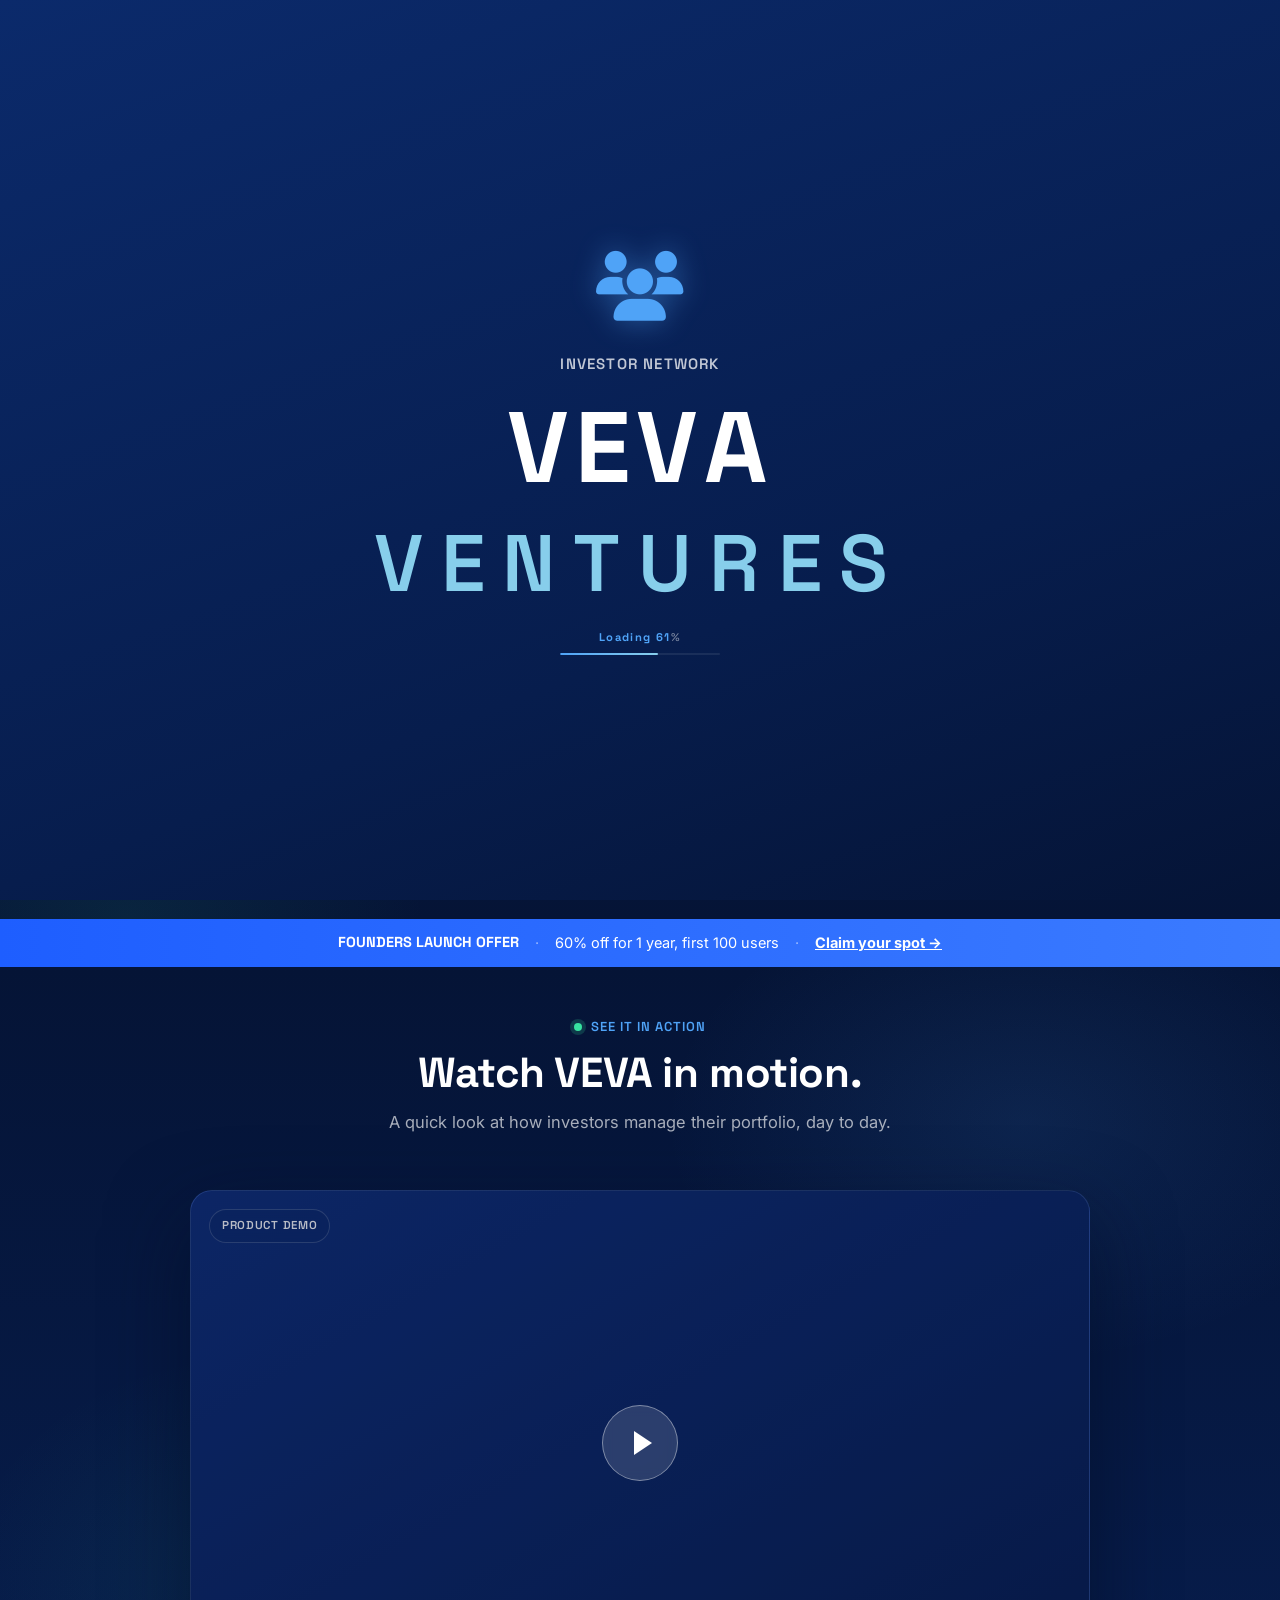
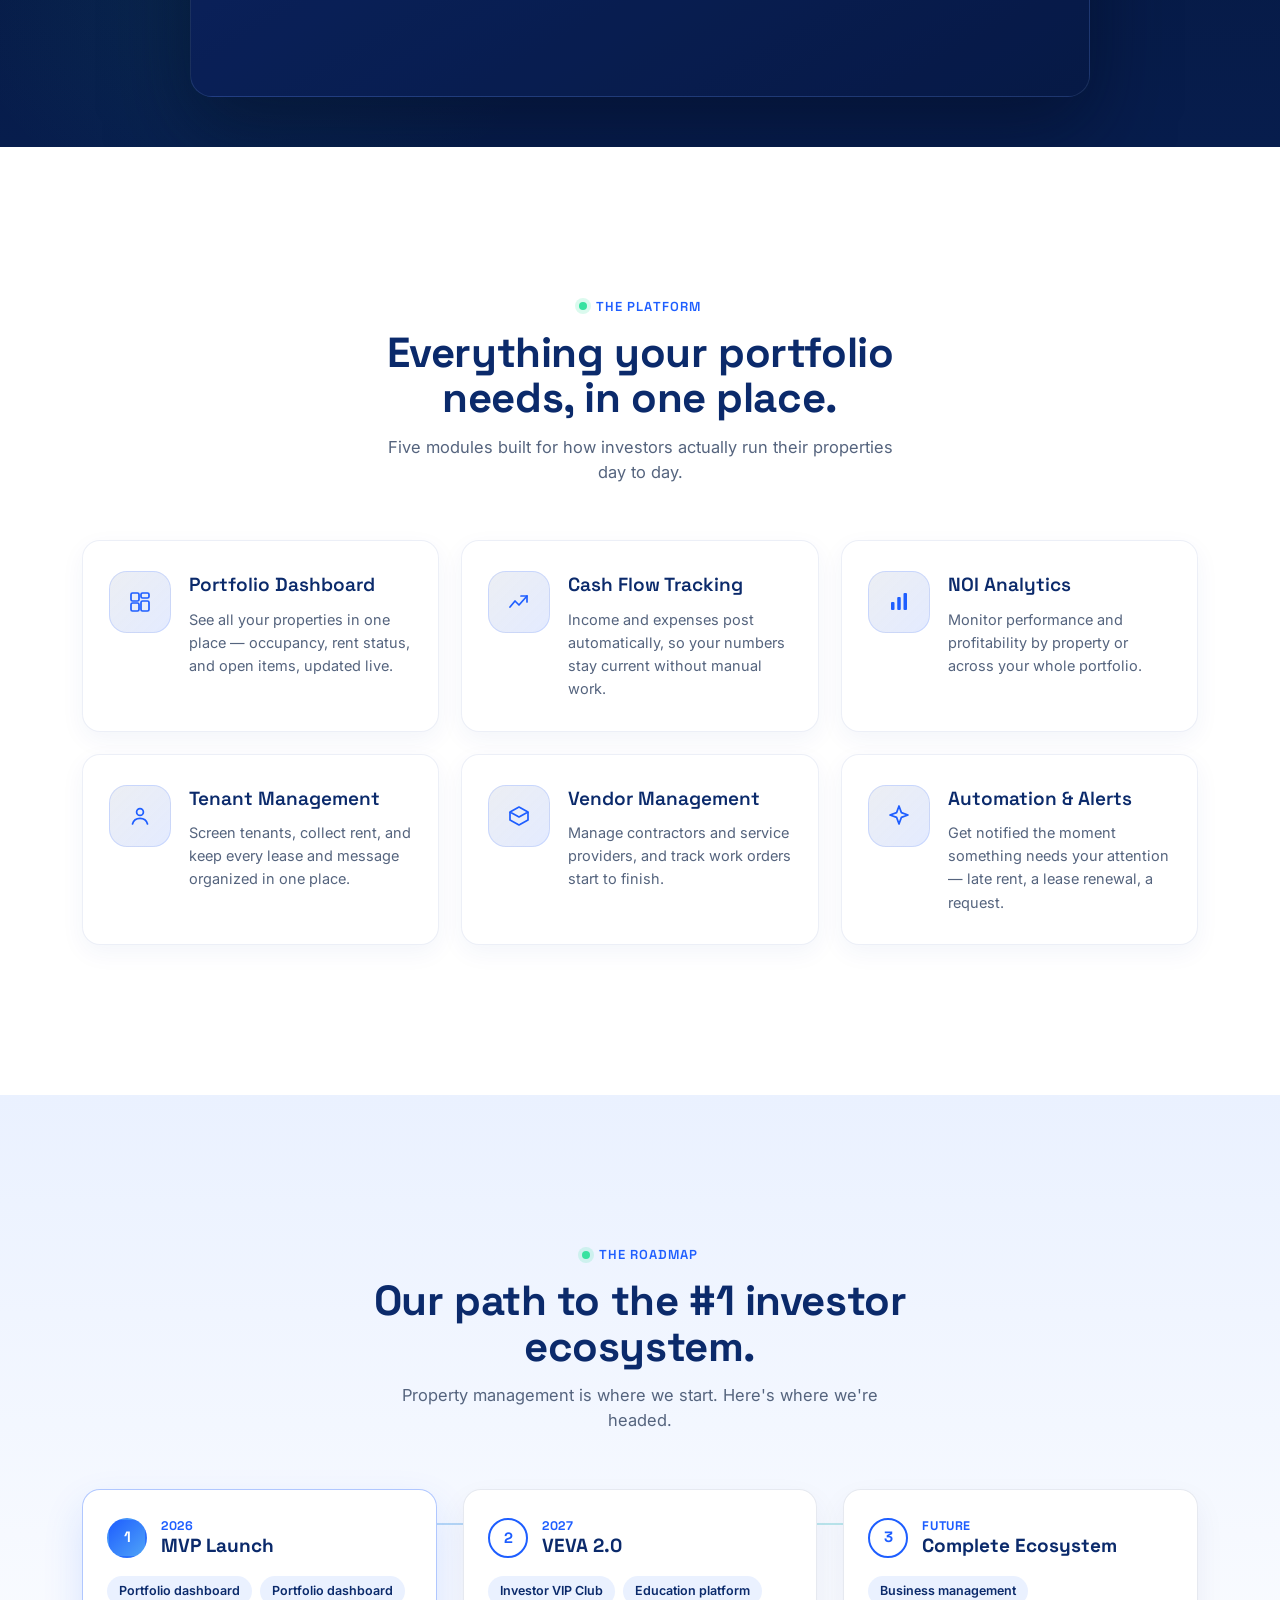
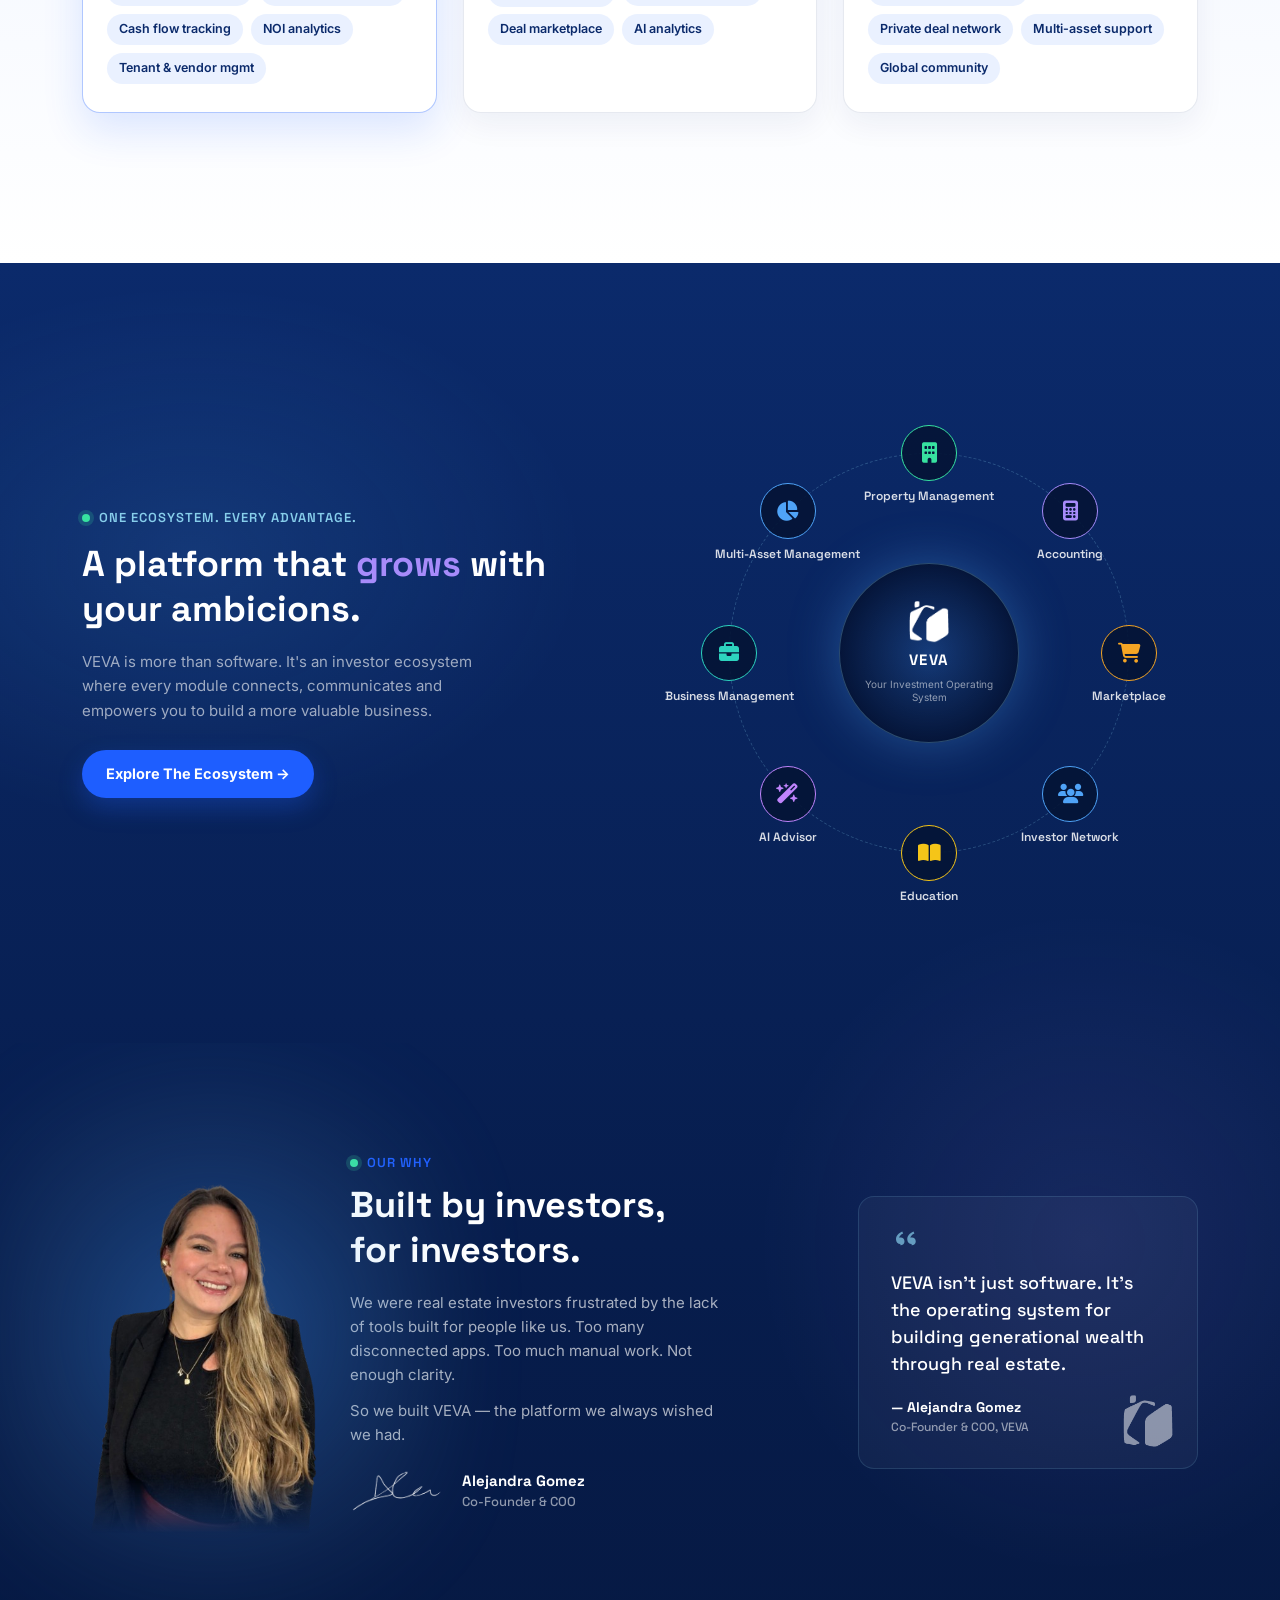
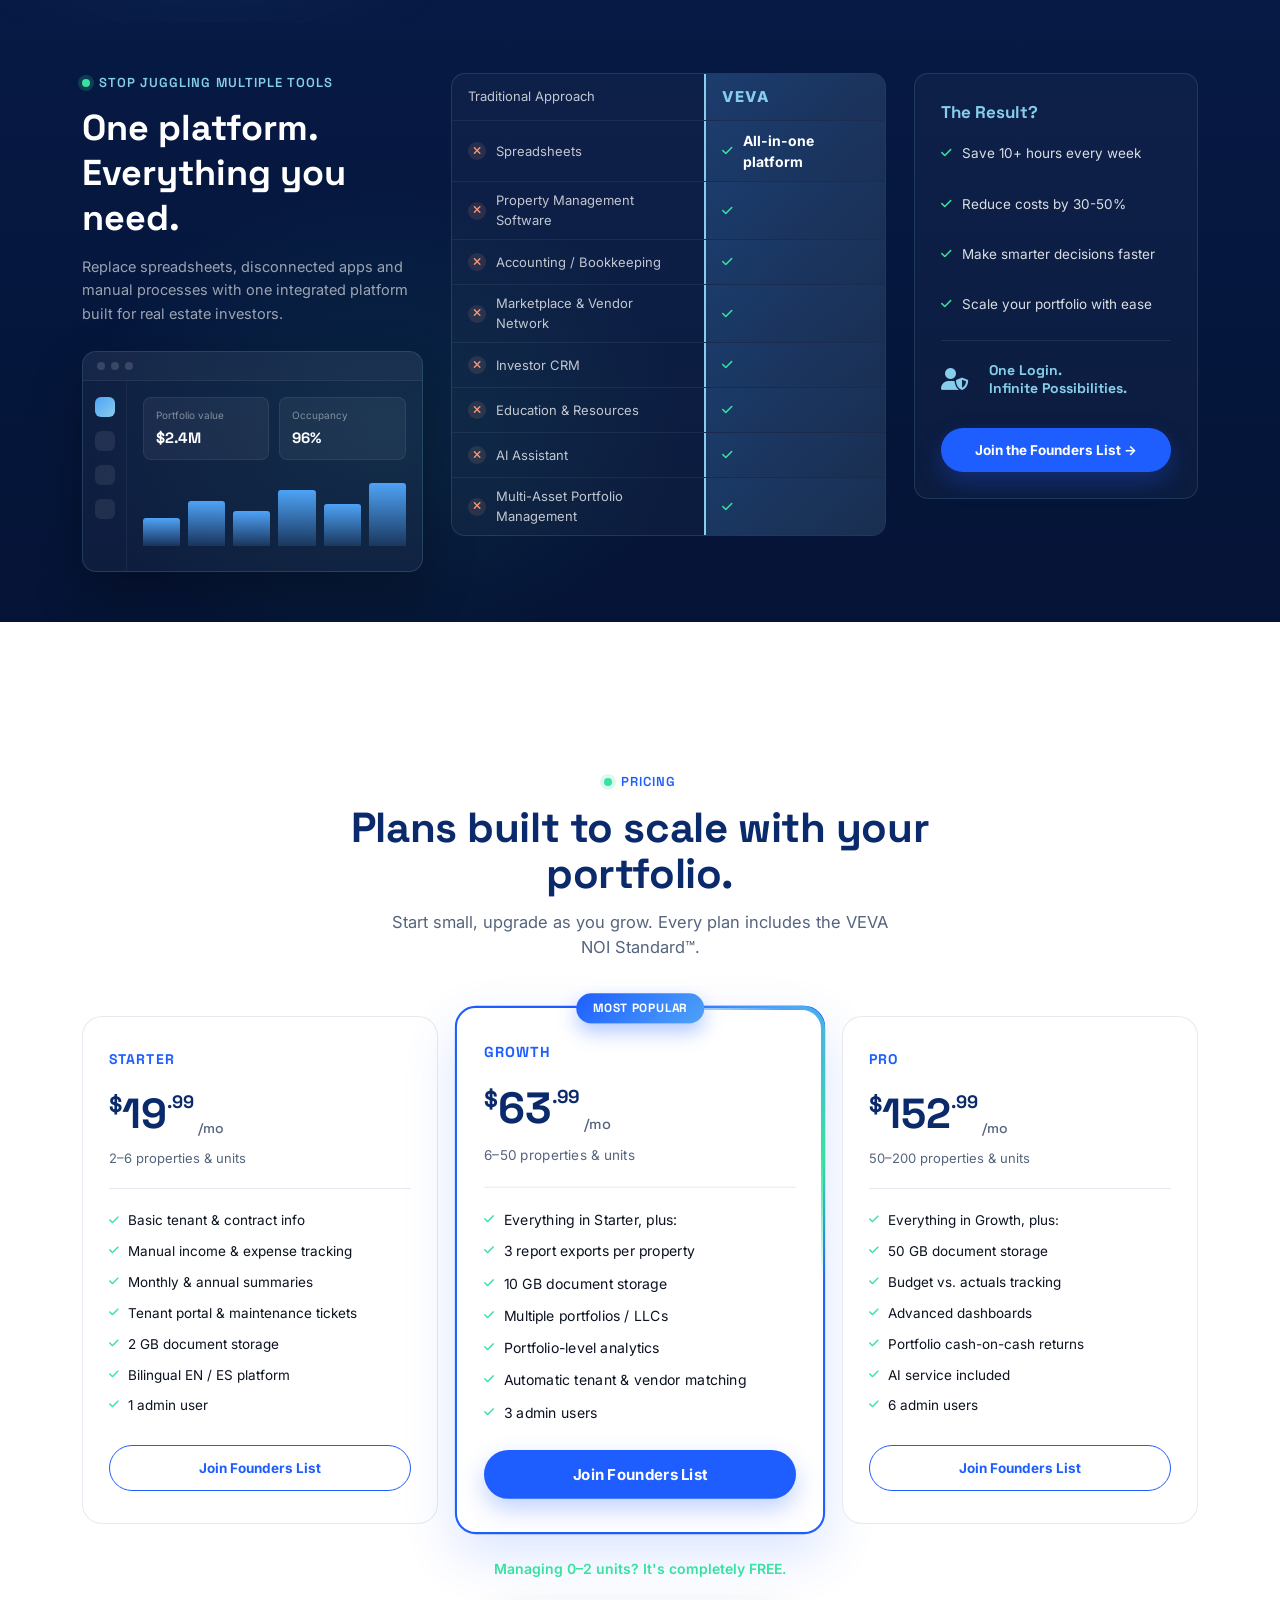
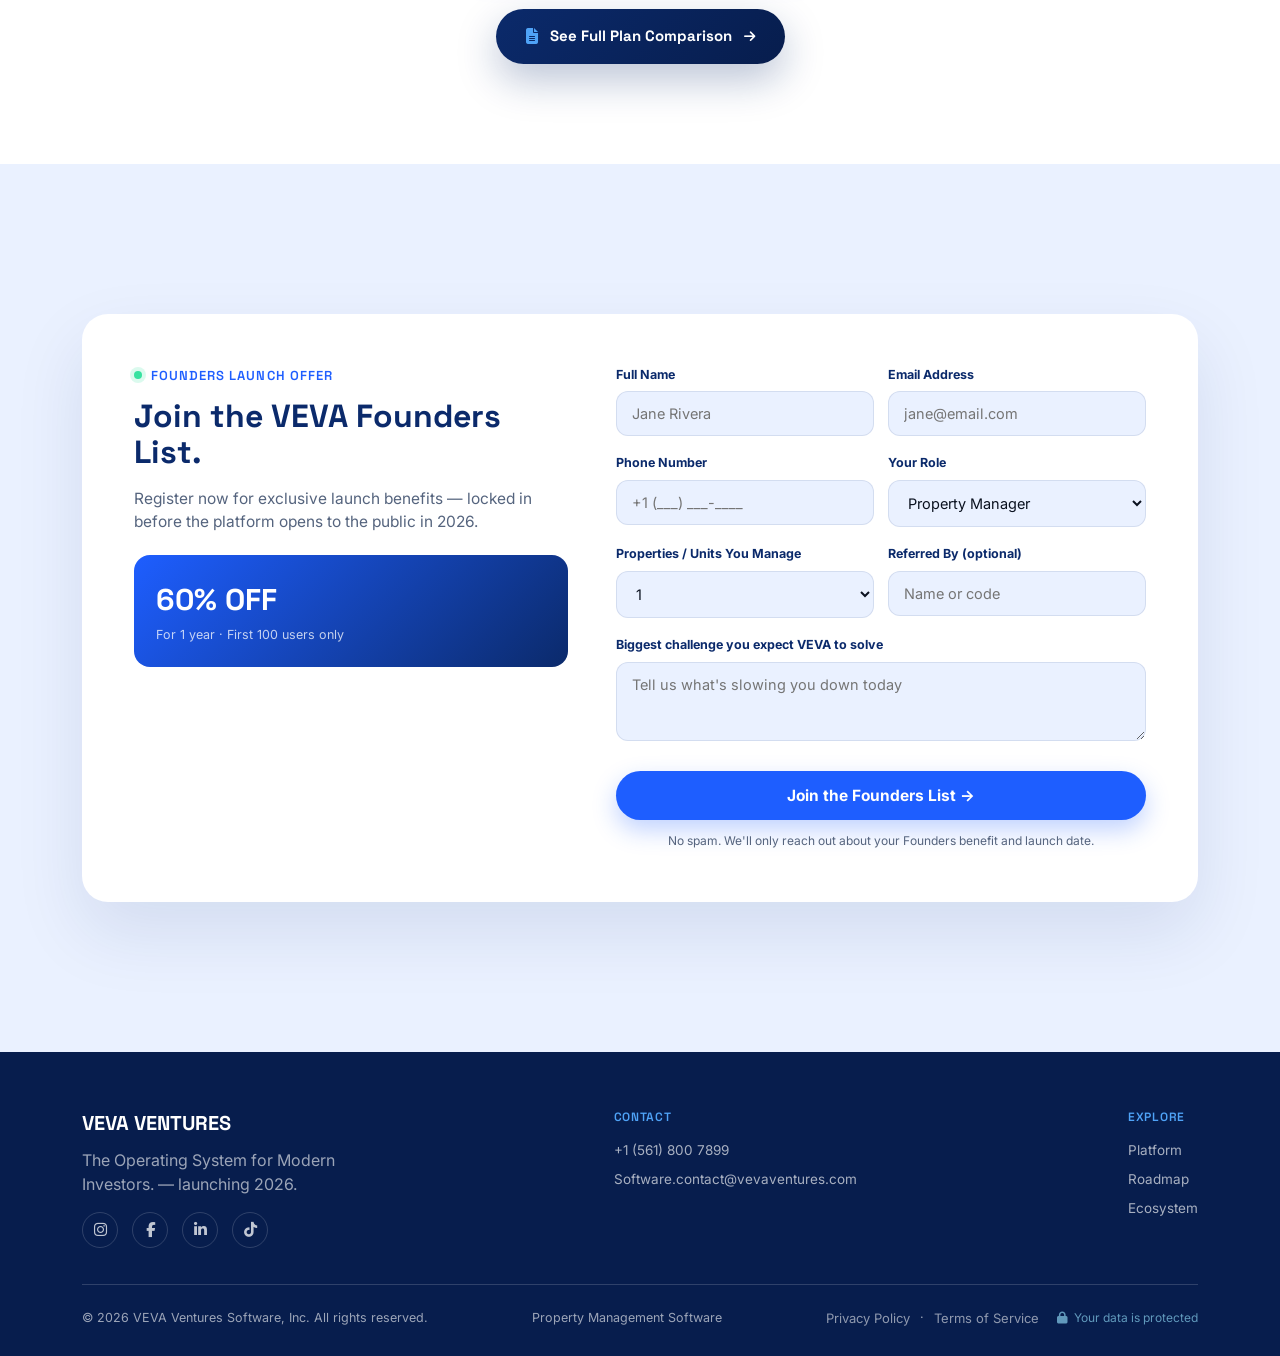
==== commit b1993c50: "feat: se añadio seccion de planes, politas de privacidad y terminos y condiciones en ingles" ====
--- a/index.html
+++ b/index.html
@@ -9,15 +9,7 @@
       content="VEVA helps real estate investors manage properties, track cash flow, and scale portfolios — all in one place. Launching 2026."
     />
     <!-- Favicon -->
-    <link rel="icon" type="image/x-icon" href="images/favicon/favicon.ico">
-    <!-- PNG -->
-    <link rel="icon" type="image/png" sizes="16x16" href="images/favicon/favicon-16x16.png">
-    <link rel="icon" type="image/png" sizes="32x32" href="images/favicon/favicon-32x32.png">
-    <!-- Apple -->
-    <link rel="apple-touch-icon" sizes="180x180" href="images/favicon/apple-touch-icon.png">
-    <!-- Android -->
-    <link rel="manifest" href="images/favicon/site.webmanifest">
-
+    <link rel="icon" type="image/x-icon" href="images/favicon/favicon.ico" />
     <link rel="preconnect" href="https://fonts.googleapis.com" />
     <link rel="preconnect" href="https://fonts.gstatic.com" crossorigin />
     <link
@@ -39,6 +31,7 @@
     <link rel="stylesheet" href="css/ecosystem.css" />
     <link rel="stylesheet" href="css/aboutus.css" />
     <link rel="stylesheet" href="css/unified.css" />
+    <link rel="stylesheet" href="css/pricing.css" />
     <link rel="stylesheet" href="css/form.css" />
     <link rel="stylesheet" href="css/footer.css" />
     <link rel="stylesheet" href="css/preloader.css" />
@@ -680,6 +673,12 @@
                 class="rm-tag"
                 data-en="Portfolio dashboard"
                 data-es="Panel de portafolio"
+                >Property Management</span
+              >
+              <span
+                class="rm-tag"
+                data-en="Portfolio dashboard"
+                data-es="Panel de portafolio"
                 >Portfolio dashboard</span
               >
               <span
@@ -785,8 +784,8 @@
         </div>
       </div>
     </section>
+
     <div class="dark-zone aurora-bg">
-
       <section id="ecosystem">
         <div class="wrap eco-hero">
           <div class="eco-intro fade-up">
@@ -863,7 +862,6 @@
                 >Manage your portfolio, tenants, and vendors from one
                 dashboard.</span
               >
-              </span>
             </button>
             <button
               class="eco-node eco-n2"
@@ -1356,6 +1354,299 @@
       </section>
     </div>
 
+    <section class="pricing-section" id="pricing">
+      <div class="wrap">
+        <div class="section-head center fade-up">
+          <div
+            class="eyebrow"
+            style="justify-content: center"
+            data-en="PRICING"
+            data-es="PRECIOS"
+          >
+            PRICING
+          </div>
+          <h2
+            data-en="Plans built to scale with your portfolio."
+            data-es="Planes hechos para escalar con tu portafolio."
+          >
+            Plans built to scale with your portfolio.
+          </h2>
+          <p
+            class="center"
+            data-en="Start small, upgrade as you grow. Every plan includes the VEVA NOI Standard™."
+            data-es="Empieza pequeño, mejora a medida que creces. Todos los planes incluyen el VEVA NOI Standard™."
+          >
+            Start small, upgrade as you grow. Every plan includes the VEVA NOI
+            Standard™.
+          </p>
+        </div>
+
+        <div class="pricing-grid fade-up">
+          <div class="price-card">
+            <div class="pc-name">STARTER</div>
+            <div class="pc-price">
+              <span class="pc-currency">$</span>19<span class="pc-cents"
+                >.99</span
+              ><span class="pc-period">/mo</span>
+            </div>
+            <div
+              class="pc-units"
+              data-en="2–6 properties &amp; units"
+              data-es="2–6 propiedades y unidades"
+            >
+              2–6 properties &amp; units
+            </div>
+            <ul class="pc-features">
+              <li>
+                <i class="fa-solid fa-check"></i
+                ><span
+                  data-en="Basic tenant &amp; contract info"
+                  data-es="Info básica de inquilinos y contratos"
+                  >Basic tenant &amp; contract info</span
+                >
+              </li>
+              <li>
+                <i class="fa-solid fa-check"></i
+                ><span
+                  data-en="Manual income &amp; expense tracking"
+                  data-es="Seguimiento manual de ingresos y gastos"
+                  >Manual income &amp; expense tracking</span
+                >
+              </li>
+              <li>
+                <i class="fa-solid fa-check"></i
+                ><span
+                  data-en="Monthly &amp; annual summaries"
+                  data-es="Resúmenes mensuales y anuales"
+                  >Monthly &amp; annual summaries</span
+                >
+              </li>
+              <li>
+                <i class="fa-solid fa-check"></i
+                ><span
+                  data-en="Tenant portal &amp; maintenance tickets"
+                  data-es="Portal de inquilinos y tickets de mantenimiento"
+                  >Tenant portal &amp; maintenance tickets</span
+                >
+              </li>
+              <li>
+                <i class="fa-solid fa-check"></i
+                ><span
+                  data-en="2 GB document storage"
+                  data-es="2 GB de almacenamiento"
+                  >2 GB document storage</span
+                >
+              </li>
+              <li>
+                <i class="fa-solid fa-check"></i
+                ><span
+                  data-en="Bilingual EN / ES platform"
+                  data-es="Plataforma bilingüe EN / ES"
+                  >Bilingual EN / ES platform</span
+                >
+              </li>
+              <li>
+                <i class="fa-solid fa-check"></i
+                ><span data-en="1 admin user" data-es="1 administrador"
+                  >1 admin user</span
+                >
+              </li>
+            </ul>
+            <a
+              href="#founders"
+              class="btn btn-ghost-card"
+              data-en="Join Founders List"
+              data-es="Únete a Fundadores"
+              >Join Founders List</a
+            >
+          </div>
+
+          <div class="price-card is-popular">
+            <div
+              class="pc-popular-badge"
+              data-en="Most Popular"
+              data-es="Más Popular"
+            >
+              Most Popular
+            </div>
+            <div class="pc-name">GROWTH</div>
+            <div class="pc-price">
+              <span class="pc-currency">$</span>63<span class="pc-cents"
+                >.99</span
+              ><span class="pc-period">/mo</span>
+            </div>
+            <div
+              class="pc-units"
+              data-en="6–50 properties &amp; units"
+              data-es="6–50 propiedades y unidades"
+            >
+              6–50 properties &amp; units
+            </div>
+            <ul class="pc-features">
+              <li>
+                <i class="fa-solid fa-check"></i
+                ><span
+                  data-en="Everything in Starter, plus:"
+                  data-es="Todo lo de Starter, más:"
+                  ><strong>Everything in Starter, plus:</strong></span
+                >
+              </li>
+              <li>
+                <i class="fa-solid fa-check"></i
+                ><span
+                  data-en="3 report exports per property"
+                  data-es="3 exportaciones de reportes por propiedad"
+                  >3 report exports per property</span
+                >
+              </li>
+              <li>
+                <i class="fa-solid fa-check"></i
+                ><span
+                  data-en="10 GB document storage"
+                  data-es="10 GB de almacenamiento"
+                  >10 GB document storage</span
+                >
+              </li>
+              <li>
+                <i class="fa-solid fa-check"></i
+                ><span
+                  data-en="Multiple portfolios / LLCs"
+                  data-es="Múltiples portafolios / LLCs"
+                  >Multiple portfolios / LLCs</span
+                >
+              </li>
+              <li>
+                <i class="fa-solid fa-check"></i
+                ><span
+                  data-en="Portfolio-level analytics"
+                  data-es="Analítica a nivel de portafolio"
+                  >Portfolio-level analytics</span
+                >
+              </li>
+              <li>
+                <i class="fa-solid fa-check"></i
+                ><span
+                  data-en="Automatic tenant &amp; vendor matching"
+                  data-es="Promoción automática de inquilinos y proveedores"
+                  >Automatic tenant &amp; vendor matching</span
+                >
+              </li>
+              <li>
+                <i class="fa-solid fa-check"></i
+                ><span data-en="3 admin users" data-es="3 administradores"
+                  >3 admin users</span
+                >
+              </li>
+            </ul>
+            <a
+              href="#founders"
+              class="btn btn-primary"
+              data-en="Join Founders List"
+              data-es="Únete a Fundadores"
+              >Join Founders List</a
+            >
+          </div>
+
+          <div class="price-card">
+            <div class="pc-name">PRO</div>
+            <div class="pc-price">
+              <span class="pc-currency">$</span>152<span class="pc-cents"
+                >.99</span
+              ><span class="pc-period">/mo</span>
+            </div>
+            <div
+              class="pc-units"
+              data-en="50–200 properties &amp; units"
+              data-es="50–200 propiedades y unidades"
+            >
+              50–200 properties &amp; units
+            </div>
+            <ul class="pc-features">
+              <li>
+                <i class="fa-solid fa-check"></i
+                ><span
+                  data-en="Everything in Growth, plus:"
+                  data-es="Todo lo de Growth, más:"
+                  ><strong>Everything in Growth, plus:</strong></span
+                >
+              </li>
+              <li>
+                <i class="fa-solid fa-check"></i
+                ><span
+                  data-en="50 GB document storage"
+                  data-es="50 GB de almacenamiento"
+                  >50 GB document storage</span
+                >
+              </li>
+              <li>
+                <i class="fa-solid fa-check"></i
+                ><span
+                  data-en="Budget vs. actuals tracking"
+                  data-es="Seguimiento de presupuesto vs. resultados reales"
+                  >Budget vs. actuals tracking</span
+                >
+              </li>
+              <li>
+                <i class="fa-solid fa-check"></i
+                ><span data-en="Advanced dashboards" data-es="Paneles avanzados"
+                  >Advanced dashboards</span
+                >
+              </li>
+              <li>
+                <i class="fa-solid fa-check"></i
+                ><span
+                  data-en="Portfolio cash-on-cash returns"
+                  data-es="Retorno cash-on-cash del portafolio"
+                  >Portfolio cash-on-cash returns</span
+                >
+              </li>
+              <li>
+                <i class="fa-solid fa-check"></i
+                ><span
+                  data-en="AI service included"
+                  data-es="Servicio de IA incluido"
+                  >AI service included</span
+                >
+              </li>
+              <li>
+                <i class="fa-solid fa-check"></i
+                ><span data-en="6 admin users" data-es="6 administradores"
+                  >6 admin users</span
+                >
+              </li>
+            </ul>
+            <a
+              href="#founders"
+              class="btn btn-ghost-card"
+              data-en="Join Founders List"
+              data-es="Únete a Fundadores"
+              >Join Founders List</a
+            >
+          </div>
+        </div>
+
+        <p
+          class="pricing-free-note fade-up"
+          data-en="Managing 0–2 units? It's completely FREE."
+          data-es="¿Manejas de 0 a 2 unidades? Es completamente GRATIS."
+        >
+          Managing 0–2 units? It's completely FREE.
+        </p>
+
+        <div class="pricing-compare-cta fade-up">
+          <a href="assets/Brochure.pdf" target="_blank" class="btn-compare">
+            <i class="fa-solid fa-file-lines"></i>
+            <span
+              data-en="See Full Plan Comparison"
+              data-es="Ver Comparación Completa de Planes"
+              >See Full Plan Comparison</span
+            >
+            <i class="fa-solid fa-arrow-right"></i>
+          </a>
+        </div>
+      </div>
+    </section>
+
     <section class="form-section" id="founders">
       <div class="wrap">
         <div class="form-shell">
--- a/css/sections.css
+++ b/css/sections.css
@@ -1,6 +1,6 @@
 /* ---------- SECTIONS ---------- */
 section {
-  padding: 130px 0;
+  padding: 150px 0;
 }
 .section-head {
   max-width: 640px;
--- a/css/ecosystem.css
+++ b/css/ecosystem.css
@@ -1,6 +1,6 @@
 /* ---------- ECOSYSTEM: circular diagram ---------- */
 #ecosystem {
-  padding: 100px 0;
+  padding: 150px 0;
   position: relative;
   overflow: hidden;
 }
@@ -137,32 +137,11 @@
 }
 
 /* Posiciones alrededor del círculo (radio 200px desde el centro de 480x480) */
+
 .eco-n1 {
   top: 12px;
   left: 212px;
 }
-.eco-n1 i {
-  font-size: 22px;
-  color: var(--eco-c);
-  opacity: 1;
-  display: inline-block;
-  line-height: 1;
-  transition:
-    filter 0.25s ease,
-    transform 0.25s ease;
-}
-.eco-n1:hover {
-  transform: scale(1.15);
-  box-shadow: none;
-}
-.eco-n1:hover i,
-.eco-n1.is-lit i {
-  filter: drop-shadow(0 0 10px var(--eco-c)) drop-shadow(0 0 4px var(--eco-c));
-}
-.eco-n1.is-lit {
-  transform: scale(1.1);
-}
-
 .eco-n2 {
   top: 70.6px;
   left: 353.4px;
@@ -173,7 +152,8 @@
 } /* Marketplace — derecha */
 .eco-n3 .eco-node-label,
 .eco-n2 .eco-node-label {
-  left: 20px;
+  left: auto;
+  right: auto;
   transform: none;
 } /* etiquetas del lado derecho no se centran, se alinean a la izq. del ícono */
 .eco-n4 {
@@ -195,7 +175,7 @@
 .eco-n7 .eco-node-label,
 .eco-n6 .eco-node-label {
   left: auto;
-  right: 20px;
+  right: auto;
   transform: none;
 } /* etiquetas del lado izq. se alinean a la derecha del ícono */
 .eco-n8 {
--- a/css/pricing.css
+++ b/css/pricing.css
@@ -0,0 +1,333 @@
+/* ---------- PRICING ---------- */
+
+.pricing-section {
+  background: #fff;
+  padding: 150px 0 100px;
+}
+
+.pricing-grid {
+  display: grid;
+  grid-template-columns: repeat(3, 1fr);
+  gap: 24px;
+  align-items: stretch;
+  margin-top: 10px;
+}
+
+@media (max-width: 900px) {
+  .pricing-grid {
+    grid-template-columns: 1fr;
+    max-width: 420px;
+    margin-left: auto;
+    margin-right: auto;
+  }
+}
+
+/* ---------- PRICE CARD ---------- */
+
+.price-card {
+  position: relative;
+  background: #fff;
+  border: 1.5px solid var(--line);
+  border-radius: 20px;
+  padding: 32px 26px;
+  display: flex;
+  flex-direction: column;
+  transition:
+    transform 0.22s ease,
+    box-shadow 0.22s ease;
+}
+
+.price-card:hover {
+  transform: translateY(-4px);
+  box-shadow: 0 18px 40px rgba(11, 42, 107, 0.1);
+}
+
+/* ---------- POPULAR CARD ---------- */
+
+.price-card.is-popular {
+  position: relative;
+  z-index: 0;
+  border-color: var(--blue);
+  border-width: 2px;
+  box-shadow: 0 20px 50px rgba(30, 94, 255, 0.16);
+  transform: scale(1.04);
+}
+
+.price-card.is-popular:hover {
+  transform: scale(1.04) translateY(-4px);
+}
+
+@media (max-width: 900px) {
+  .price-card.is-popular {
+    transform: none;
+  }
+
+  .price-card.is-popular:hover {
+    transform: translateY(-4px);
+  }
+}
+
+/* ---------- ANIMATED BORDER ---------- */
+
+@property --border-angle {
+  syntax: "<angle>";
+  initial-value: 0deg;
+  inherits: false;
+}
+
+.price-card.is-popular::before {
+  content: "";
+  position: absolute;
+  inset: -2px;
+  z-index: -1;
+  border-radius: 22px;
+  background: conic-gradient(
+    from var(--border-angle),
+    transparent 0%,
+    var(--blue-bright) 8%,
+    var(--mint) 16%,
+    transparent 26%
+  );
+  animation: borderChase 5s linear infinite;
+}
+
+.price-card.is-popular {
+  isolation: isolate;
+}
+
+.price-card.is-popular::after {
+  content: "";
+  position: absolute;
+  inset: 2px;
+  border-radius: 18px;
+  background: #fff;
+  z-index: -1;
+}
+
+@keyframes borderChase {
+  to {
+    --border-angle: 360deg;
+  }
+}
+
+@media (prefers-reduced-motion: reduce) {
+  .price-card.is-popular::before {
+    animation: none;
+  }
+}
+
+/* ---------- POPULAR BADGE ---------- */
+
+.pc-popular-badge {
+  position: absolute;
+  top: -14px;
+  left: 50%;
+
+  transform: translateX(-50%);
+  background: linear-gradient(135deg, var(--blue), var(--blue-bright));
+  color: #fff;
+  font-family: var(--display);
+  font-weight: 700;
+  font-size: 11.5px;
+  letter-spacing: 0.04em;
+  text-transform: uppercase;
+  padding: 6px 16px;
+  border-radius: 20px;
+  box-shadow: 0 8px 18px rgba(30, 94, 255, 0.35);
+  white-space: nowrap;
+}
+
+/* ---------- PRICE CONTENT ---------- */
+
+.pc-name {
+  font-family: var(--display);
+  font-weight: 700;
+  font-size: 14px;
+  letter-spacing: 0.08em;
+  color: var(--blue);
+}
+
+.pc-price {
+  display: flex;
+  align-items: flex-start;
+  margin: 12px 0 4px;
+  font-family: var(--display);
+  font-weight: 800;
+  font-size: 42px;
+  color: var(--deep);
+}
+
+.pc-currency {
+  font-size: 22px;
+  margin-top: 6px;
+}
+
+.pc-cents {
+  font-size: 18px;
+  align-self: flex-start;
+  margin-top: 6px;
+}
+
+.pc-period {
+  font-size: 14px;
+  font-weight: 500;
+  color: var(--slate);
+  align-self: flex-end;
+  margin-bottom: 6px;
+  margin-left: 4px;
+}
+
+.pc-units {
+  font-size: 13px;
+  color: var(--slate);
+  margin-bottom: 22px;
+  padding-bottom: 20px;
+  border-bottom: 1px solid var(--line);
+}
+
+/* ---------- FEATURES ---------- */
+
+.pc-features {
+  list-style: none;
+  padding: 0;
+  margin: 0 0 26px;
+  display: flex;
+  flex-direction: column;
+  gap: 12px;
+  flex: 1;
+}
+
+.pc-features li {
+  display: flex;
+  align-items: flex-start;
+  gap: 9px;
+  font-size: 13.5px;
+  line-height: 1.4;
+  color: var(--ink);
+}
+
+.pc-features li i {
+  color: var(--mint);
+  font-size: 11px;
+  margin-top: 3px;
+  flex-shrink: 0;
+}
+
+.pc-features li strong {
+  color: var(--deep);
+}
+
+/* ---------- CARD BUTTON ---------- */
+
+.btn-ghost-card {
+  display: block;
+  text-align: center;
+  padding: 12px 20px;
+  border-radius: 30px;
+  font-weight: 700;
+  font-size: 13.5px;
+  color: var(--blue);
+  border: 1.5px solid var(--blue);
+  transition:
+    background 0.18s ease,
+    color 0.18s ease;
+}
+
+.btn-ghost-card:hover {
+  background: var(--blue);
+  color: #fff;
+}
+
+.price-card .btn-primary {
+  display: block;
+  text-align: center;
+}
+
+/* ---------- FREE NOTE ---------- */
+
+.pricing-free-note {
+  text-align: center;
+  margin-top: 34px;
+  font-size: 14px;
+  font-weight: 600;
+  color: var(--mint);
+}
+
+/* ---------- COMPARISON CTA ---------- */
+
+.pricing-compare-cta {
+  display: flex;
+  justify-content: center;
+  margin-top: 30px;
+}
+
+.btn-compare {
+  display: inline-flex;
+  align-items: center;
+  gap: 12px;
+  padding: 16px 30px;
+  border-radius: 40px;
+  background: linear-gradient(135deg, var(--deep), var(--deep2));
+  color: #fff;
+  font-family: var(--display);
+  font-weight: 700;
+  font-size: 15px;
+  box-shadow: 0 16px 40px rgba(11, 42, 107, 0.28);
+  position: relative;
+  overflow: hidden;
+  transition:
+    transform 0.22s ease,
+    box-shadow 0.22s ease;
+}
+
+.btn-compare::before {
+  content: "";
+  position: absolute;
+  inset: 0;
+  background: linear-gradient(
+    90deg,
+    transparent,
+    rgba(255, 255, 255, 0.25),
+    transparent
+  );
+  transform: translateX(-100%);
+  animation: compareShine 6s ease-in-out infinite;
+  pointer-events: none;
+}
+
+@keyframes compareShine {
+  0%,
+  55% {
+    transform: translateX(-100%);
+  }
+
+  75%,
+  100% {
+    transform: translateX(100%);
+  }
+}
+
+.btn-compare i:first-child {
+  font-size: 16px;
+  color: var(--blue-bright);
+}
+
+.btn-compare i:last-child {
+  font-size: 13px;
+  transition: transform 0.22s ease;
+}
+
+.btn-compare:hover {
+  transform: translateY(-3px);
+  box-shadow: 0 20px 50px rgba(11, 42, 107, 0.36);
+}
+
+.btn-compare:hover i:last-child {
+  transform: translateX(4px);
+}
+
+@media (prefers-reduced-motion: reduce) {
+  .btn-compare::before {
+    animation: none;
+  }
+}
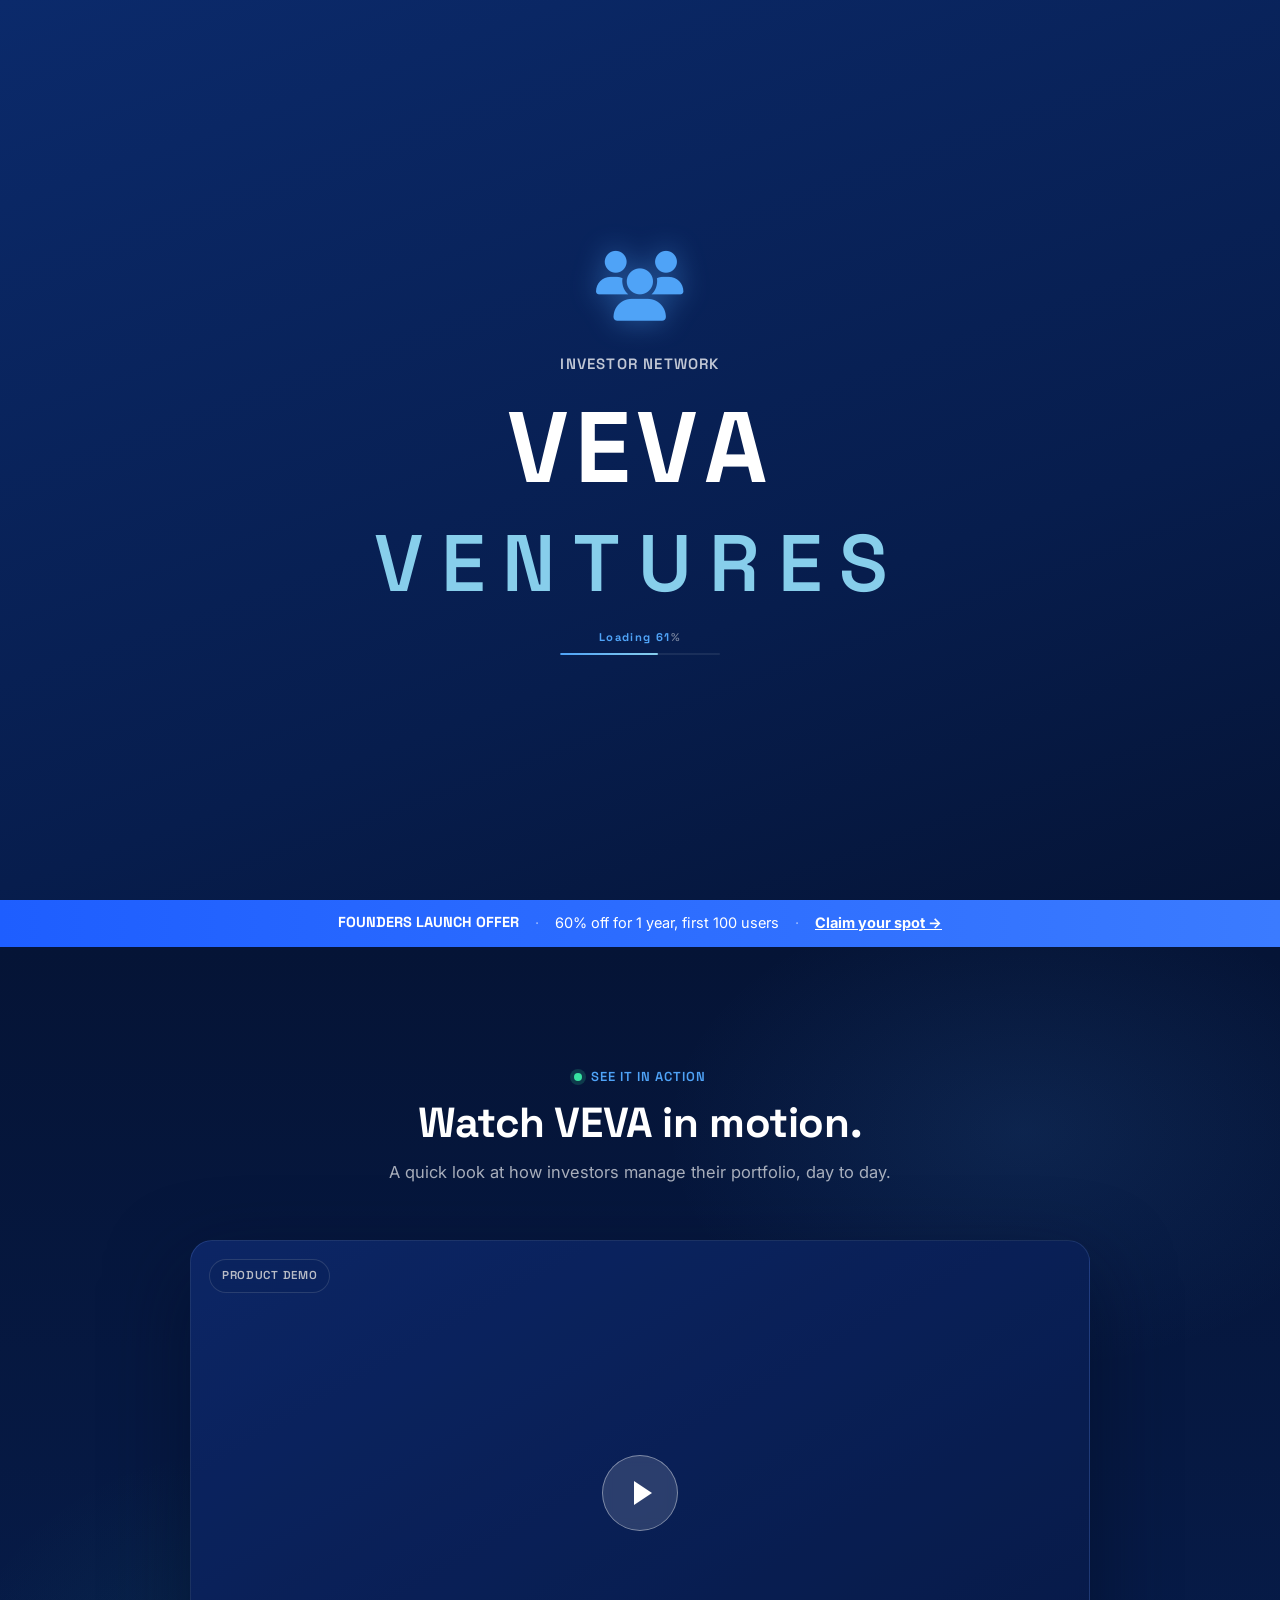
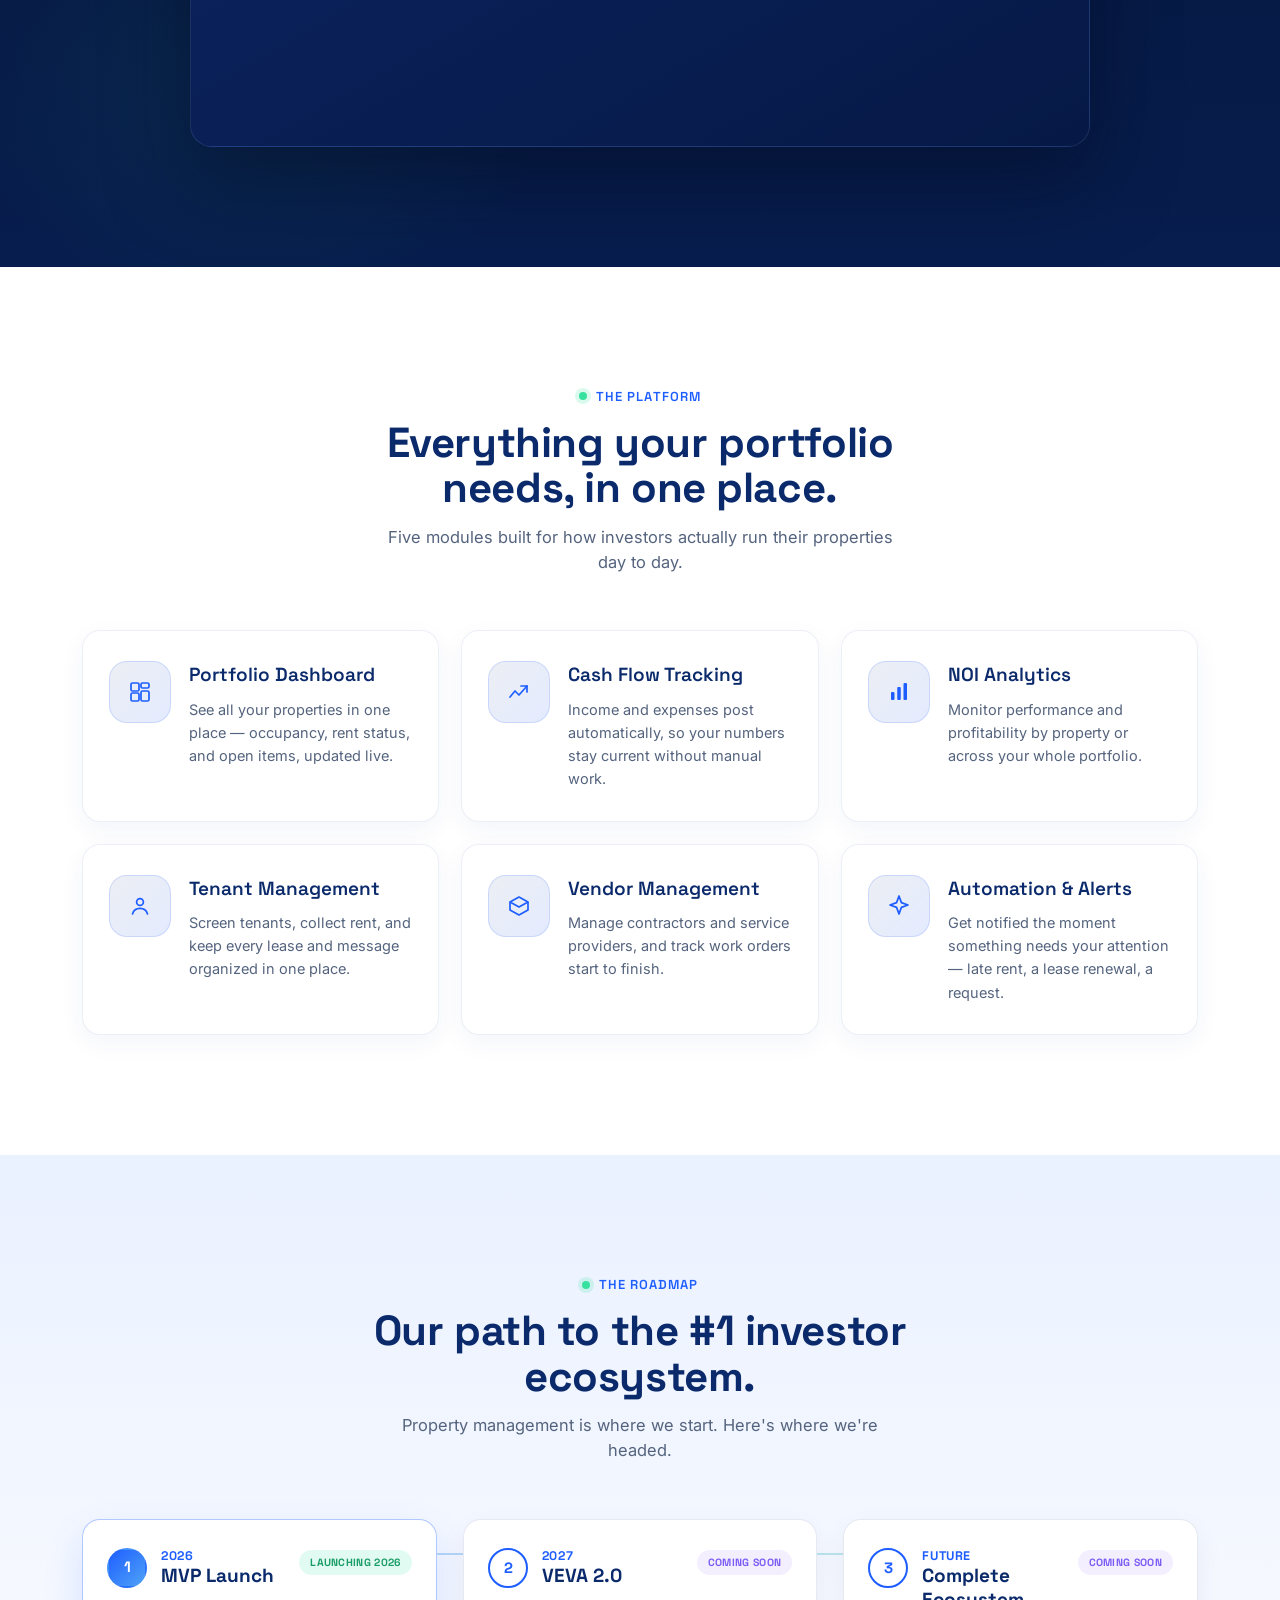
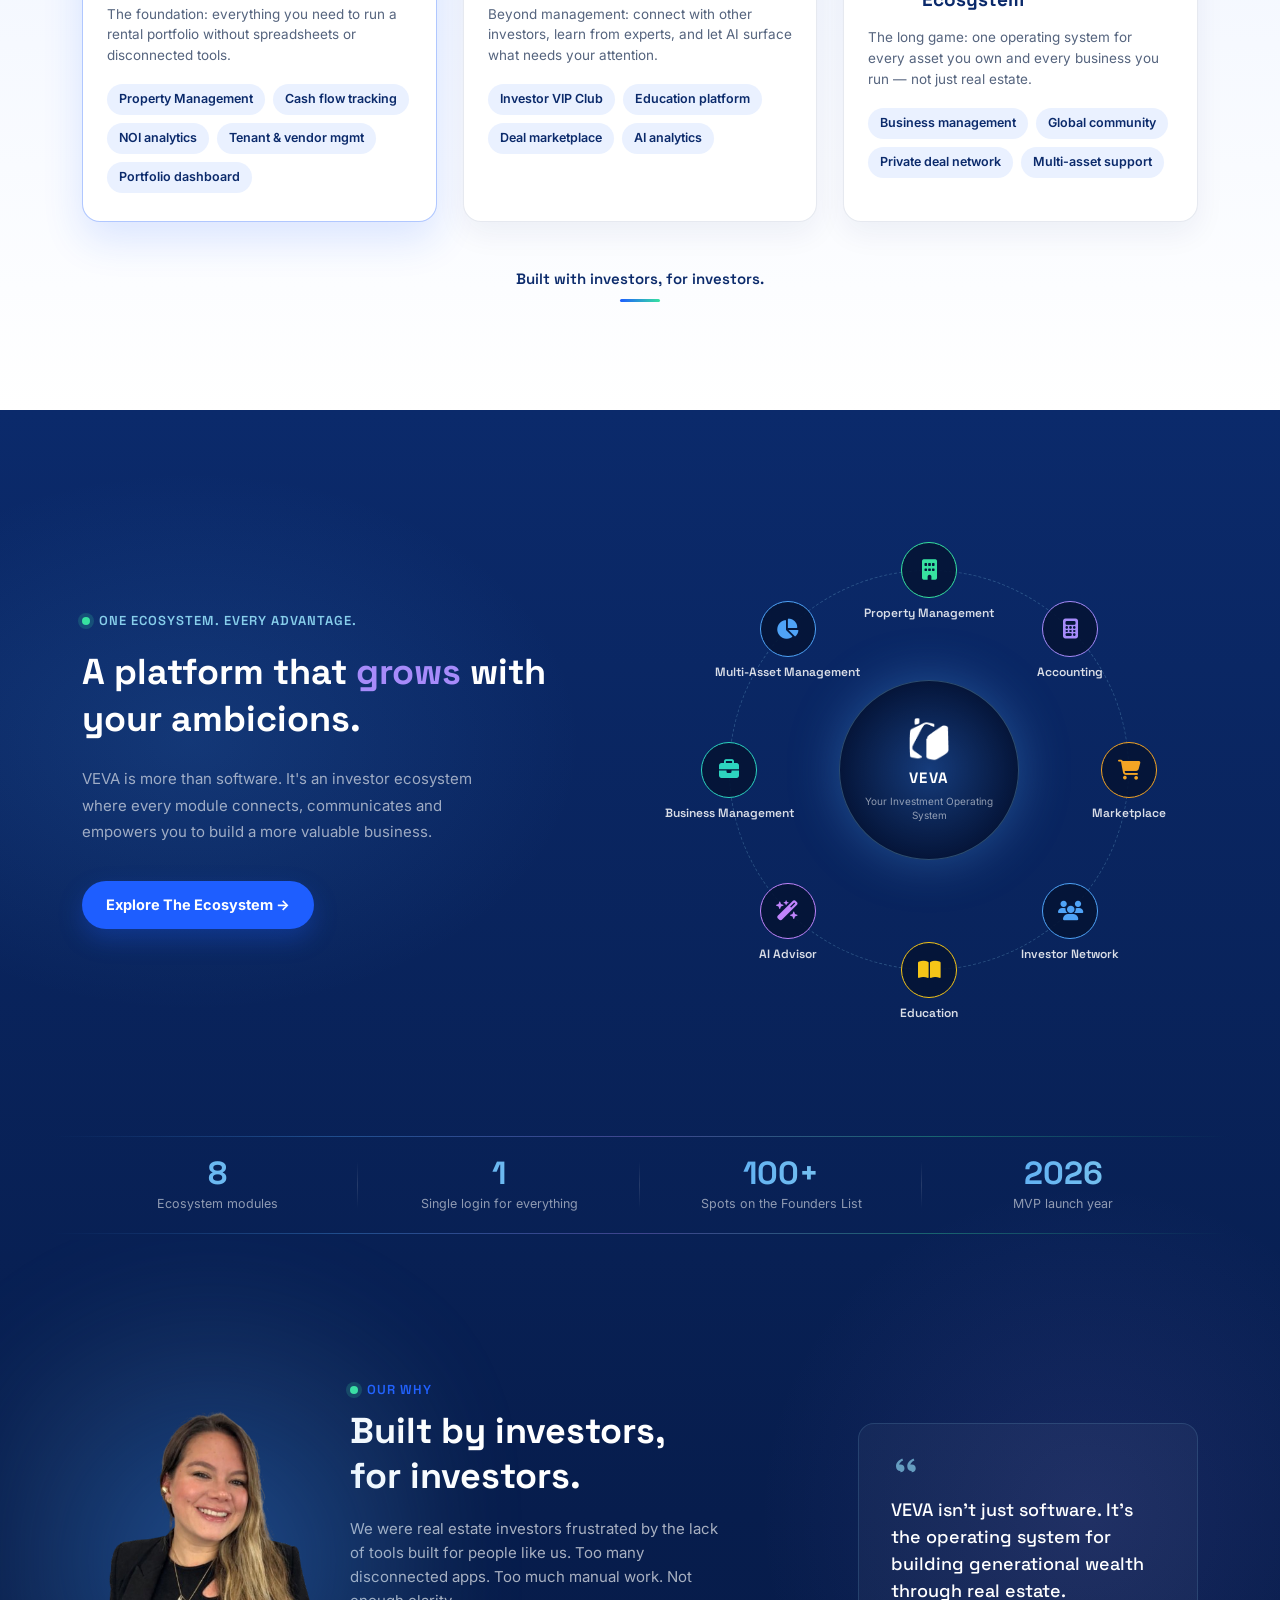
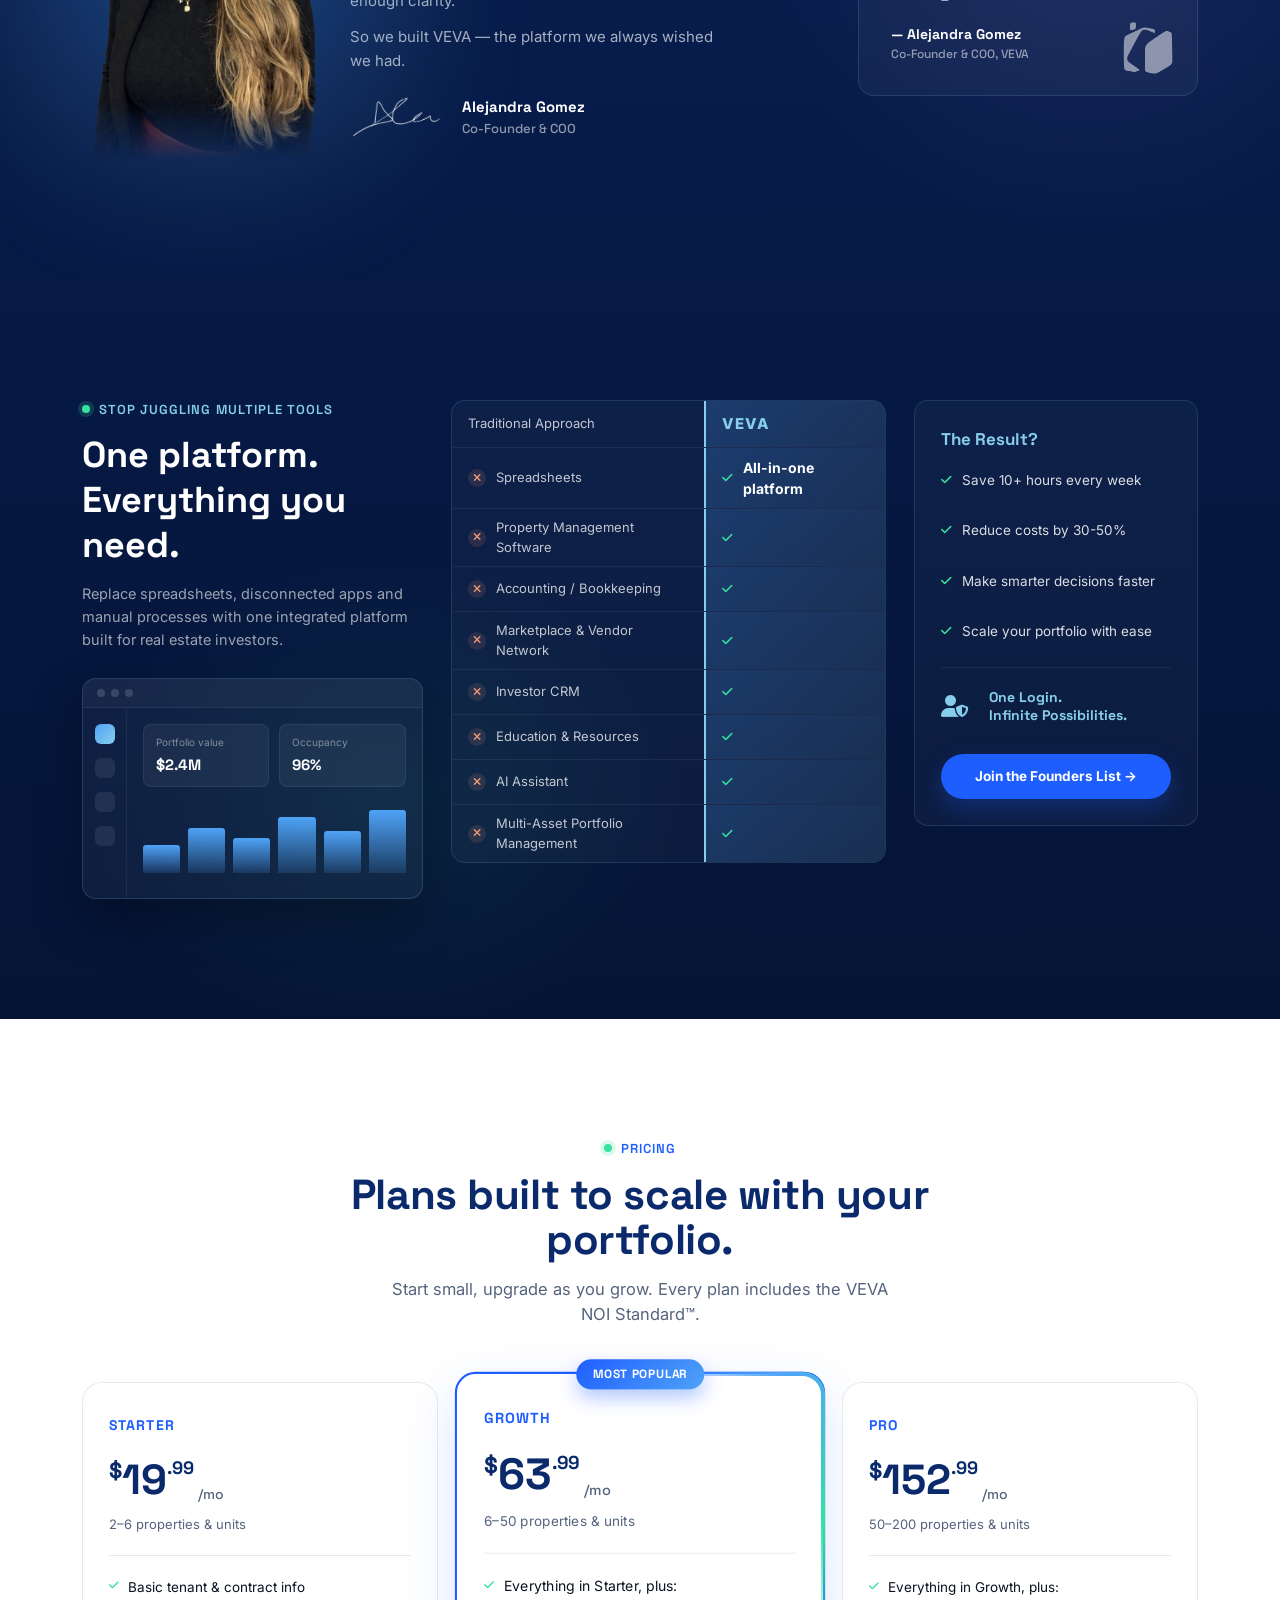
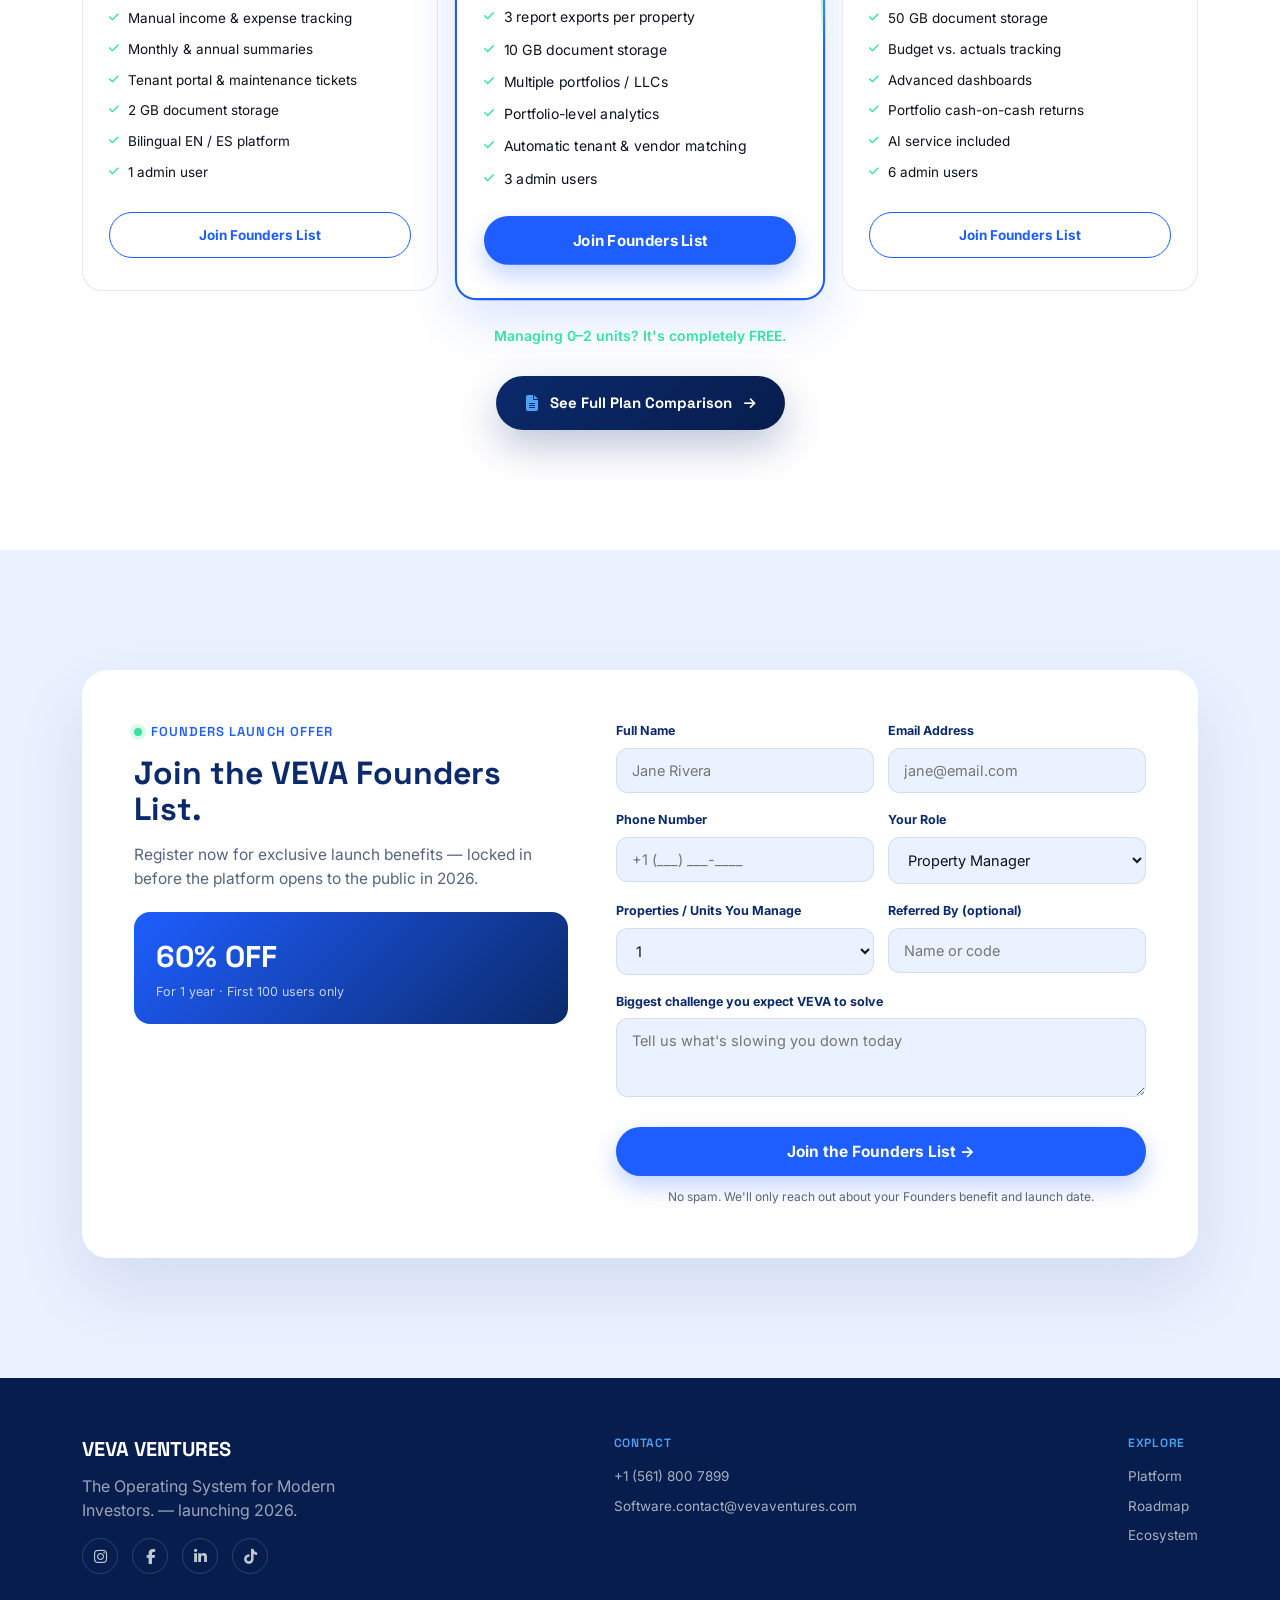
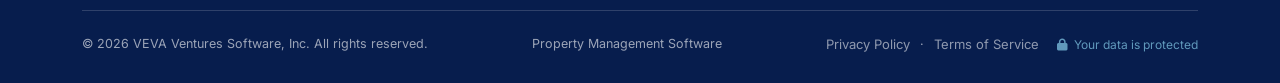
==== commit ffe4c37e: "Stats strip: agrega color e íconos por métrica, ajusta espaciado entre ecosystem y about-us, limpia " ====
--- a/index.html
+++ b/index.html
@@ -667,37 +667,51 @@
                   MVP Launch
                 </div>
               </div>
-            </div>
+              <span
+                class="rm-status rm-status-live"
+                data-en="Launching 2026"
+                data-es="Lanzamiento 2026"
+                >Launching 2026</span
+              >
+            </div>
+            <p
+              class="rm-desc"
+              data-en="The foundation: everything you need to run a rental portfolio without spreadsheets or disconnected tools."
+              data-es="La base: todo lo que necesitas para operar un portafolio de rentas sin hojas de cálculo ni herramientas dispersas."
+            >
+              The foundation: everything you need to run a rental portfolio
+              without spreadsheets or disconnected tools.
+            </p>
             <div class="rm-tags">
               <span
                 class="rm-tag"
-                data-en="Portfolio dashboard"
-                data-es="Panel de portafolio"
+                data-en="Property Management"
+                data-es="Gestión de Propiedades"
                 >Property Management</span
+              >
+              <span
+                class="rm-tag"
+                data-en="Cash flow tracking"
+                data-es="Control de flujo de caja"
+                >Cash flow tracking</span
+              >
+              <span
+                class="rm-tag"
+                data-en="NOI analytics"
+                data-es="Análisis de NOI"
+                >NOI analytics</span
+              >
+              <span
+                class="rm-tag"
+                data-en="Tenant &amp; vendor mgmt"
+                data-es="Inquilinos y contratistas"
+                >Tenant &amp; vendor mgmt</span
               >
               <span
                 class="rm-tag"
                 data-en="Portfolio dashboard"
                 data-es="Panel de portafolio"
                 >Portfolio dashboard</span
-              >
-              <span
-                class="rm-tag"
-                data-en="Cash flow tracking"
-                data-es="Control de flujo de caja"
-                >Cash flow tracking</span
-              >
-              <span
-                class="rm-tag"
-                data-en="NOI analytics"
-                data-es="Análisis de NOI"
-                >NOI analytics</span
-              >
-              <span
-                class="rm-tag"
-                data-en="Tenant &amp; vendor mgmt"
-                data-es="Inquilinos y contratistas"
-                >Tenant &amp; vendor mgmt</span
               >
             </div>
           </div>
@@ -709,7 +723,21 @@
                 <div class="rm-year">2027</div>
                 <div class="rm-title">VEVA 2.0</div>
               </div>
-            </div>
+              <span
+                class="rm-status rm-status-soon"
+                data-en="Coming Soon"
+                data-es="Próximamente"
+                >Coming Soon</span
+              >
+            </div>
+            <p
+              class="rm-desc"
+              data-en="Beyond management: connect with other investors, learn from experts, and let AI surface what needs your attention."
+              data-es="Más allá de la gestión: conéctate con otros inversionistas, aprende de expertos y deja que la IA te avise qué necesita tu atención."
+            >
+              Beyond management: connect with other investors, learn from
+              experts, and let AI surface what needs your attention.
+            </p>
             <div class="rm-tags">
               <span
                 class="rm-tag"
@@ -753,7 +781,21 @@
                   Complete Ecosystem
                 </div>
               </div>
-            </div>
+              <span
+                class="rm-status rm-status-soon"
+                data-en="Coming Soon"
+                data-es="Próximamente"
+                >Coming Soon</span
+              >
+            </div>
+            <p
+              class="rm-desc"
+              data-en="The long game: one operating system for every asset you own and every business you run — not just real estate."
+              data-es="La visión a largo plazo: un sistema operativo para cada activo que posees y cada negocio que administras — no solo bienes raíces."
+            >
+              The long game: one operating system for every asset you own and
+              every business you run — not just real estate.
+            </p>
             <div class="rm-tags">
               <span
                 class="rm-tag"
@@ -763,6 +805,12 @@
               >
               <span
                 class="rm-tag"
+                data-en="Global community"
+                data-es="Comunidad global"
+                >Global community</span
+              >
+              <span
+                class="rm-tag"
                 data-en="Private deal network"
                 data-es="Red privada de negocios"
                 >Private deal network</span
@@ -773,14 +821,16 @@
                 data-es="Soporte multi-activo"
                 >Multi-asset support</span
               >
-              <span
-                class="rm-tag"
-                data-en="Global community"
-                data-es="Comunidad global"
-                >Global community</span
-              >
-            </div>
-          </div>
+            </div>
+          </div>
+        </div>
+
+        <div class="roadmap-closer fade-up">
+          <span
+            data-en="Built with investors, for investors."
+            data-es="Construido con inversionistas, para inversionistas."
+            >Built with investors, for investors.</span
+          >
         </div>
       </div>
     </section>
@@ -1012,6 +1062,27 @@
           </div>
         </div>
       </section>
+
+      <div class="stats-strip fade-up">
+        <div class="wrap stats-strip-inner">
+          <div class="stat-item">
+            <div class="stat-item-n">8</div>
+            <div class="stat-item-l" data-en="Ecosystem modules" data-es="Módulos del ecosistema">Ecosystem modules</div>
+          </div>
+          <div class="stat-item">
+            <div class="stat-item-n">1</div>
+            <div class="stat-item-l" data-en="Single login for everything" data-es="Un solo acceso para todo">Single login for everything</div>
+          </div>
+          <div class="stat-item">
+            <div class="stat-item-n">100+</div>
+            <div class="stat-item-l" data-en="Spots on the Founders List" data-es="Cupos en la Lista de Fundadores">Spots on the Founders List</div>
+          </div>
+          <div class="stat-item">
+            <div class="stat-item-n">2026</div>
+            <div class="stat-item-l" data-en="MVP launch year" data-es="Año de lanzamiento del MVP">MVP launch year</div>
+          </div>
+        </div>
+      </div>
 
       <section class="about-us" id="about">
         <div class="wrap about-shell fade-up">
--- a/css/base.css
+++ b/css/base.css
@@ -17,6 +17,7 @@
   --veva-sky: #87ceeb;
   --display: "Space Grotesk", sans-serif;
   --body: "Inter", sans-serif;
+  --section-py: 120px;
 }
 
 * {
@@ -65,6 +66,9 @@
   padding: 0 32px;
 }
 @media (max-width: 640px) {
+  :root {
+    --section-py: 44px;
+  }
   .wrap {
     padding: 0 20px;
   }
--- a/css/hero.css
+++ b/css/hero.css
@@ -9,7 +9,7 @@
   );
   color: #fff;
   overflow: hidden;
-  padding: 50px 0 140px;
+  padding: 50px 0 var(--section-py);
 }
 .hero::before {
   content: "";
--- a/css/video.css
+++ b/css/video.css
@@ -3,7 +3,7 @@
   position: relative;
   background: linear-gradient(180deg, #051436 0%, var(--deep2) 100%);
   overflow: hidden;
-  padding: 50px 0;
+  padding: var(--section-py) 0;
 }
 .video-section::before {
   content: "";
--- a/css/sections.css
+++ b/css/sections.css
@@ -1,6 +1,6 @@
 /* ---------- SECTIONS ---------- */
 section {
-  padding: 150px 0;
+  padding: var(--section-py) 0;
 }
 .section-head {
   max-width: 640px;
@@ -30,14 +30,90 @@
   position: relative;
 }
 
-@keyframes darkZoneDrift {
-  0% {
-    transform: translate(-3%, -2%) scale(1);
+/* ---------- STATS STRIP: puente visual entre ecosystem y about-us ---------- */
+.stats-strip {
+  position: relative;
+  z-index: 1;
+  padding: 6px 0;
+}
+.stats-strip-inner {
+  display: flex;
+  justify-content: space-between;
+  flex-wrap: wrap;
+  gap: 28px;
+  padding: 20px 40px;
+  border-top: 1px solid transparent;
+  border-bottom: 1px solid transparent;
+  border-image: linear-gradient(
+      90deg,
+      transparent,
+      rgba(79, 163, 247, 0.35),
+      rgba(167, 139, 250, 0.35),
+      rgba(55, 226, 160, 0.35),
+      transparent
+    )
+    1;
+  position: relative;
+}
+.stat-item {
+  flex: 1;
+  min-width: 140px;
+  text-align: center;
+  position: relative;
+}
+.stat-item:not(:last-child)::after {
+  content: "";
+  position: absolute;
+  top: 4px;
+  bottom: 4px;
+  right: -14px;
+  width: 1px;
+  background: linear-gradient(
+    180deg,
+    transparent,
+    rgba(255, 255, 255, 0.12),
+    transparent
+  );
+}
+.stat-item-icon {
+  width: 34px;
+  height: 34px;
+  margin: 0 auto 8px;
+  border-radius: 50%;
+  display: flex;
+  align-items: center;
+  justify-content: center;
+  font-size: 13px;
+  background: color-mix(in srgb, var(--si-c) 16%, transparent);
+  color: var(--si-c);
+  box-shadow: 0 0 16px color-mix(in srgb, var(--si-c) 35%, transparent);
+}
+.stat-item-n {
+  font-family: var(--display);
+  font-weight: 800;
+  font-size: 32px;
+  background: linear-gradient(90deg, var(--blue-bright), #87ceeb);
+  -webkit-background-clip: text;
+  background-clip: text;
+  color: transparent;
+  line-height: 1;
+}
+.stat-item-l {
+  margin-top: 6px;
+  font-size: 12.5px;
+  color: rgba(255, 255, 255, 0.55);
+  line-height: 1.4;
+}
+
+@media (max-width: 700px) {
+  .stats-strip-inner {
+    padding: 24px 20px;
+    gap: 24px 16px;
   }
-  50% {
-    transform: translate(2%, 3%) scale(1.06);
+  .stat-item {
+    min-width: 42%;
   }
-  100% {
-    transform: translate(-2%, 1%) scale(1.02);
+  .stat-item-n {
+    font-size: 28px;
   }
 }
--- a/css/roadmap.css
+++ b/css/roadmap.css
@@ -134,3 +134,76 @@
 .rm-card:hover .rm-tag {
   background: rgba(30, 94, 255, 0.1);
 }
+
+/* ---- Head ahora es 3 columnas: dot | meta | status badge ---- */
+.rm-head {
+  display: flex;
+  align-items: flex-start;
+  gap: 14px;
+  margin-bottom: 16px;
+}
+.rm-meta {
+  flex: 1;
+}
+.rm-status {
+  flex-shrink: 0;
+  font-family: var(--display);
+  font-weight: 700;
+  font-size: 10.5px;
+  letter-spacing: 0.03em;
+  text-transform: uppercase;
+  padding: 5px 11px;
+  border-radius: 20px;
+  white-space: nowrap;
+  margin-top: 2px;
+}
+.rm-status-live {
+  background: rgba(55, 226, 160, 0.14);
+  color: #1a9c68;
+}
+.rm-status-soon {
+  background: rgba(167, 139, 250, 0.14);
+  color: #7c5cf5;
+}
+
+/* ---- Descripción por hito ---- */
+.rm-desc {
+  font-size: 13.5px;
+  line-height: 1.55;
+  color: var(--slate);
+  margin-bottom: 18px;
+}
+
+/* ---- Franja de cierre debajo del track ---- */
+.roadmap-closer {
+  text-align: center;
+  margin-top: 44px;
+}
+.roadmap-closer span {
+  font-family: var(--display);
+  font-weight: 600;
+  font-size: 15px;
+  color: var(--deep);
+  position: relative;
+  padding-bottom: 14px;
+}
+.roadmap-closer span::after {
+  content: "";
+  position: absolute;
+  bottom: 0;
+  left: 50%;
+  transform: translateX(-50%);
+  width: 40px;
+  height: 3px;
+  border-radius: 3px;
+  background: linear-gradient(90deg, var(--blue), var(--mint));
+}
+
+@media (max-width: 640px) {
+  .rm-head {
+    flex-wrap: wrap;
+  }
+  .rm-status {
+    margin-left: 54px; /* alinea bajo el título, después del dot */
+  }
+}
--- a/css/ecosystem.css
+++ b/css/ecosystem.css
@@ -1,6 +1,6 @@
 /* ---------- ECOSYSTEM: circular diagram ---------- */
 #ecosystem {
-  padding: 150px 0;
+  padding: var(--section-py) 0;
   position: relative;
   overflow: hidden;
 }
@@ -25,14 +25,15 @@
 }
 .eco-intro .eyebrow {
   color: #87ceeb;
+  margin-bottom: 6px;
 }
 .eco-intro h2 {
   font-family: var(--display);
   font-weight: 700;
   color: #fff;
   font-size: clamp(28px, 3.2vw, 36px);
-  line-height: 1.25;
-  margin: 14px 0 18px;
+  line-height: 1.3;
+  margin: 18px 0 24px;
 }
 .accent-purple {
   color: #a78bfa;
@@ -40,9 +41,9 @@
 .eco-intro p {
   color: rgba(255, 255, 255, 0.6);
   font-size: 15px;
-  line-height: 1.65;
+  line-height: 1.75;
   max-width: 420px;
-  margin-bottom: 26px;
+  margin-bottom: 36px;
 }
 
 /* ---- Diagram ---- */
--- a/css/aboutus.css
+++ b/css/aboutus.css
@@ -1,5 +1,5 @@
 .about-us {
-  padding: 90px 0;
+  padding: var(--section-py) 0;
   position: relative;
   overflow: hidden;
 }
--- a/css/unified.css
+++ b/css/unified.css
@@ -1,5 +1,5 @@
 .unified-section {
-  padding: 50px 0;
+  padding: var(--section-py) 0;
 }
 
 .unified-grid {
--- a/css/pricing.css
+++ b/css/pricing.css
@@ -2,7 +2,7 @@
 
 .pricing-section {
   background: #fff;
-  padding: 150px 0 100px;
+  padding: var(--section-py) 0;
 }
 
 .pricing-grid {
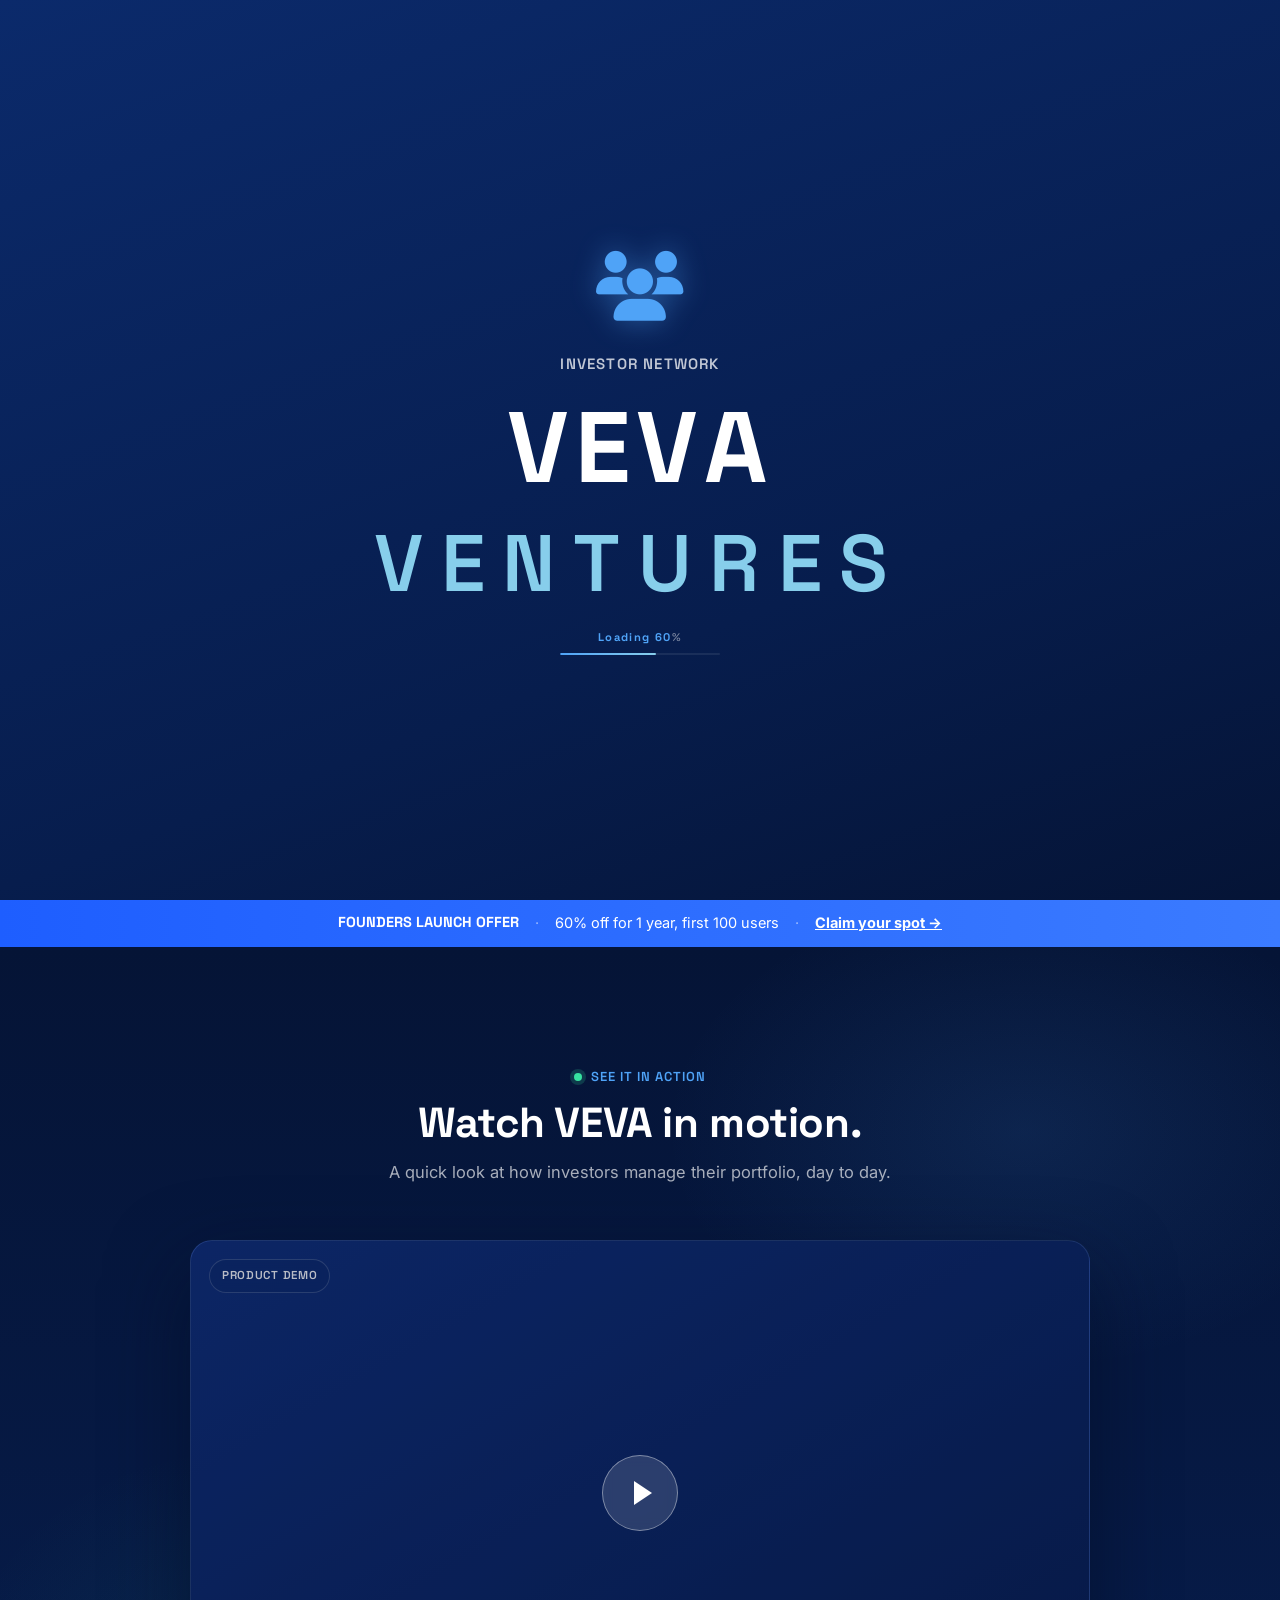
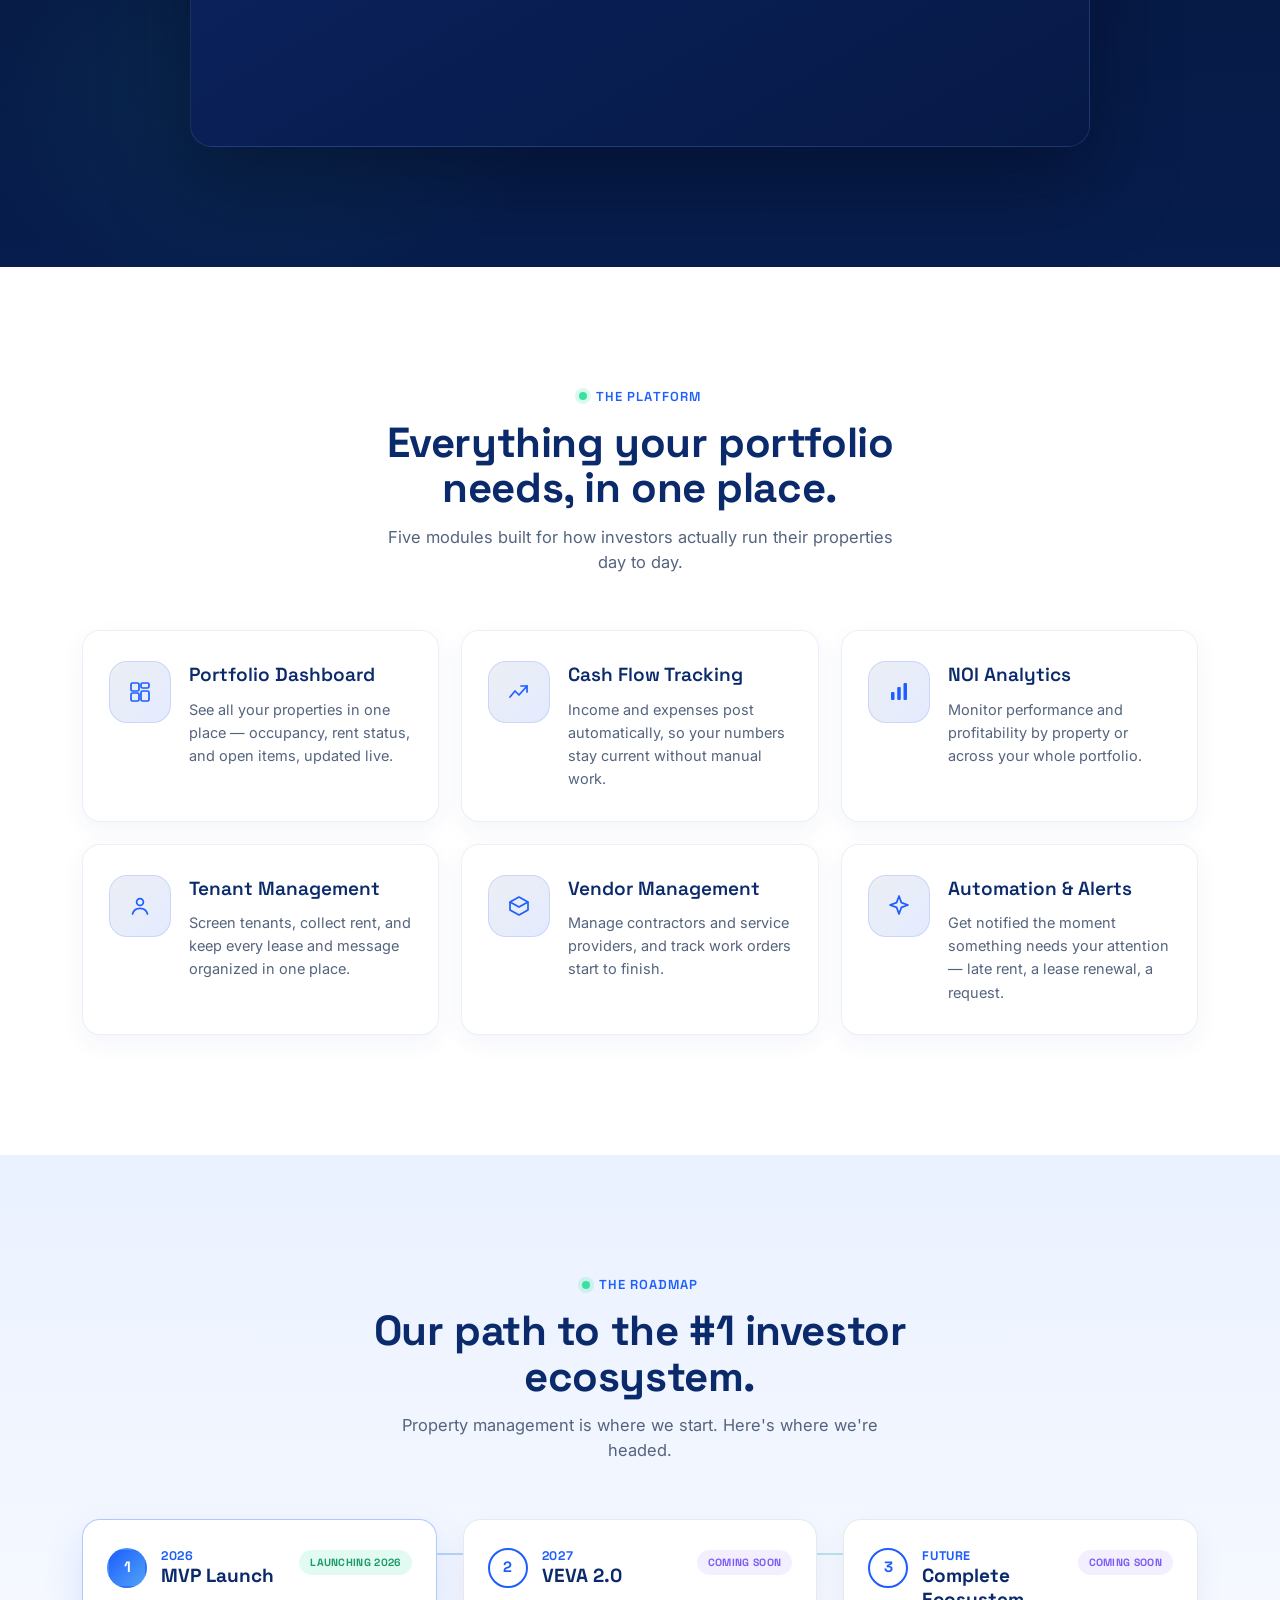
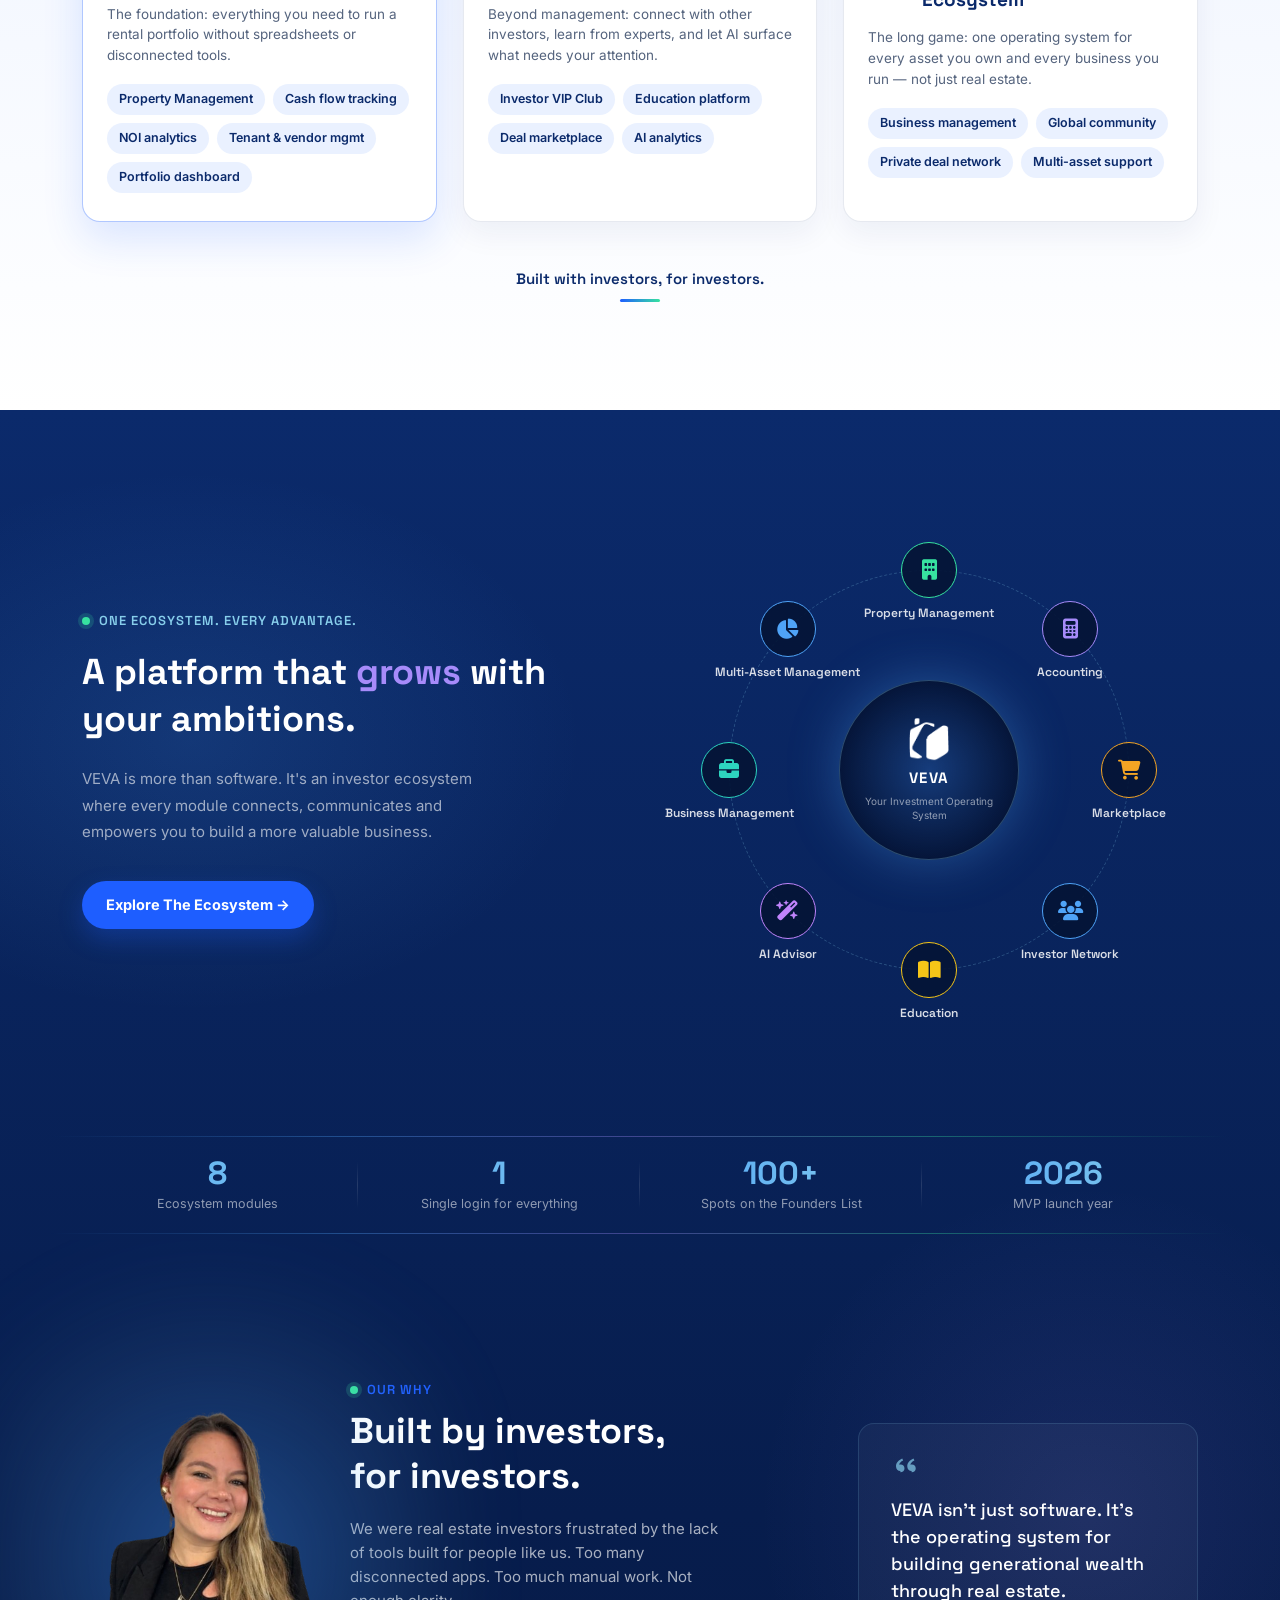
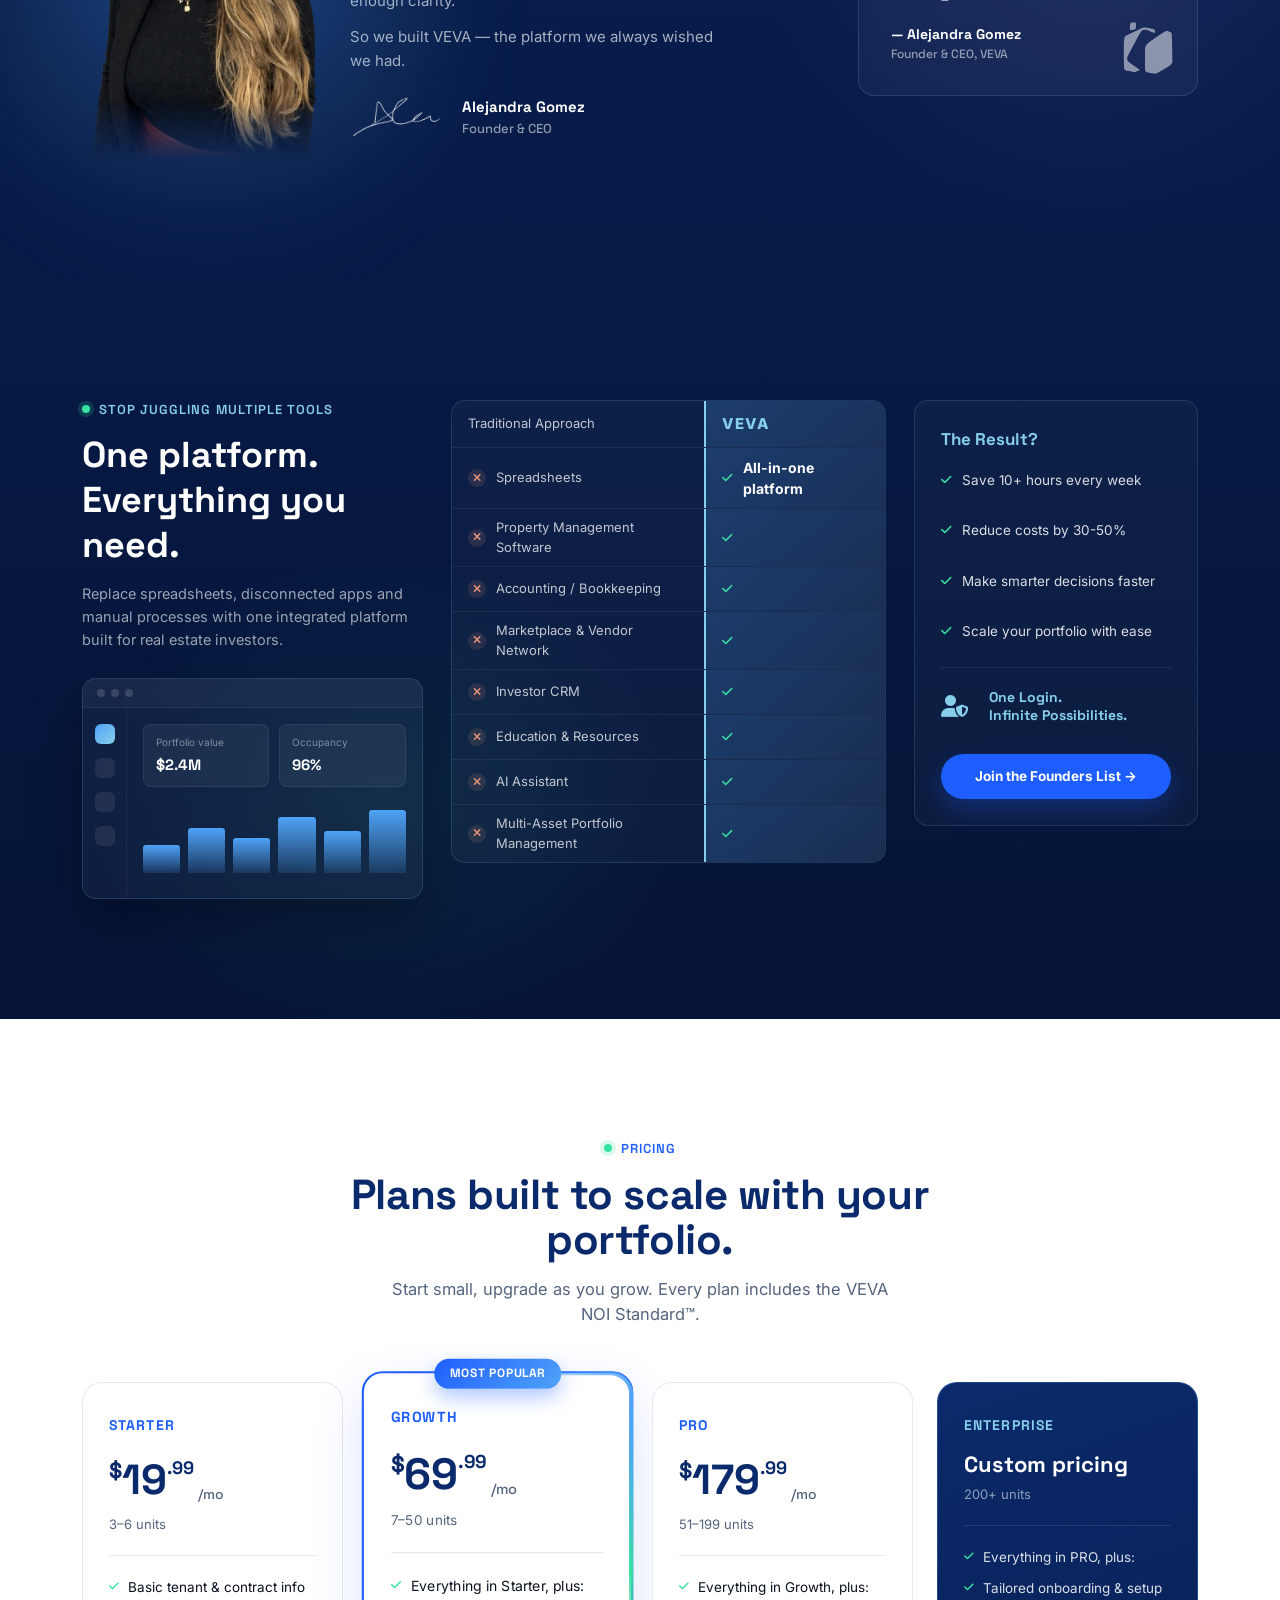
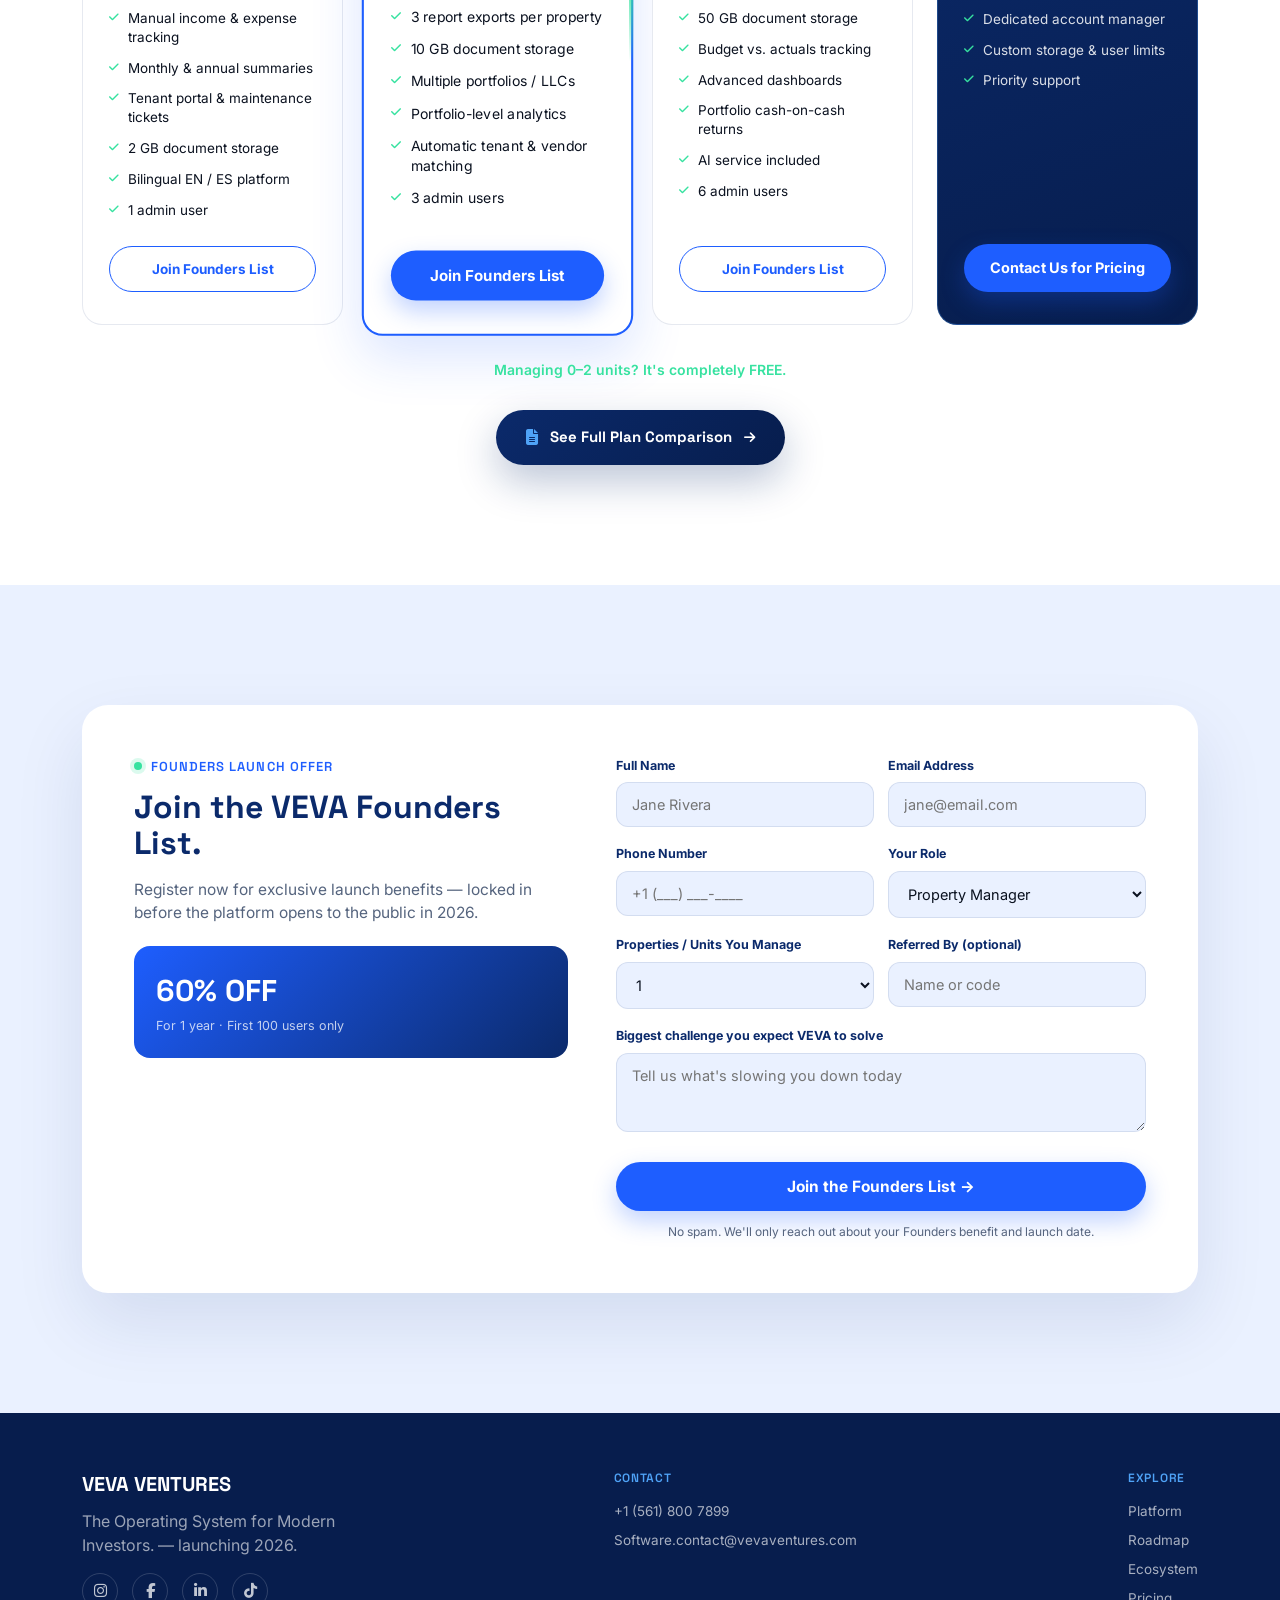
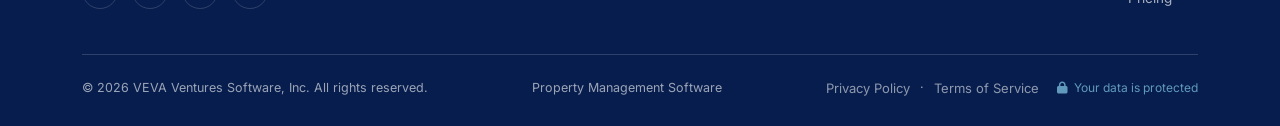
==== commit 9ab25889: "Pricing: agrega tarjeta Enterprise (200+ unidades, precio personalizado), unifica grid a 4 columnas " ====
--- a/index.html
+++ b/index.html
@@ -101,6 +101,7 @@
           <a href="#ecosystem" data-en="Ecosystem" data-es="Ecosistema"
             >Ecosystem</a
           >
+          <a href="#pricing" data-en="Pricing" data-es="Precios">Pricing</a>
           <a
             href="#founders"
             data-en="Founders Offer"
@@ -847,11 +848,11 @@
               ONE ECOSYSTEM. EVERY ADVANTAGE.
             </div>
             <h2
-              data-en-html='A platform that <span class="accent-purple">grows</span> with your ambicions.'
+              data-en-html='A platform that <span class="accent-purple">grows</span> with your ambitions.'
               data-es-html='Una plataforma que <span class="accent-purple">crece</span> con tus ambiciones.'
             >
               A platform that <span class="accent-purple">grows</span> with your
-              ambicions.
+              ambitions.
             </h2>
             <p
               data-en="VEVA is more than software. It's an investor ecosystem where every module connects, communicates and empowers you to build a more valuable business."
@@ -1033,7 +1034,7 @@
               >
               <span
                 class="eco-node-desc"
-                data-en="Run the operational side of your real estate business."
+                data-en="Run your business."
                 data-es="Administra el lado operativo de tu negocio inmobiliario."
               >
               </span>
@@ -1050,7 +1051,7 @@
                 class="eco-node-label"
                 data-en="Multi-Asset Management"
                 data-es="Gestión Multi-Activo"
-                >Multi-Asset Management</span
+                >Manage multi assets</span
               >
               <span
                 class="eco-node-desc"
@@ -1067,19 +1068,43 @@
         <div class="wrap stats-strip-inner">
           <div class="stat-item">
             <div class="stat-item-n">8</div>
-            <div class="stat-item-l" data-en="Ecosystem modules" data-es="Módulos del ecosistema">Ecosystem modules</div>
+            <div
+              class="stat-item-l"
+              data-en="Ecosystem modules"
+              data-es="Módulos del ecosistema"
+            >
+              Ecosystem modules
+            </div>
           </div>
           <div class="stat-item">
             <div class="stat-item-n">1</div>
-            <div class="stat-item-l" data-en="Single login for everything" data-es="Un solo acceso para todo">Single login for everything</div>
+            <div
+              class="stat-item-l"
+              data-en="Single login for everything"
+              data-es="Un solo acceso para todo"
+            >
+              Single login for everything
+            </div>
           </div>
           <div class="stat-item">
             <div class="stat-item-n">100+</div>
-            <div class="stat-item-l" data-en="Spots on the Founders List" data-es="Cupos en la Lista de Fundadores">Spots on the Founders List</div>
+            <div
+              class="stat-item-l"
+              data-en="Spots on the Founders List"
+              data-es="Cupos en la Lista de Fundadores"
+            >
+              Spots on the Founders List
+            </div>
           </div>
           <div class="stat-item">
             <div class="stat-item-n">2026</div>
-            <div class="stat-item-l" data-en="MVP launch year" data-es="Año de lanzamiento del MVP">MVP launch year</div>
+            <div
+              class="stat-item-l"
+              data-en="MVP launch year"
+              data-es="Año de lanzamiento del MVP"
+            >
+              MVP launch year
+            </div>
           </div>
         </div>
       </div>
@@ -1089,7 +1114,7 @@
           <div class="about-photo">
             <img
               src="images/team/alejandra.png"
-              alt="Alejandra Gomez, Co-Founder & COO de VEVA Ventures"
+              alt="Alejandra Gomez, Founder & CEO de VEVA Ventures"
             />
           </div>
 
@@ -1120,17 +1145,17 @@
             <div class="about-signature">
               <img
                 src="images/team/alejandra-signature.png"
-                alt="Firma de Alejandra Gomez, Co-Founder & COO de VEVA Ventures"
+                alt="Firma de Alejandra Gomez, Founder & CEO de VEVA Ventures"
                 class="signature-img"
               />
               <div class="about-attribution">
                 <div class="about-name">Alejandra Gomez</div>
                 <div
                   class="about-title"
-                  data-en="Co-Founder &amp; COO"
-                  data-es="Co-Fundadora y COO"
-                >
-                  Co-Founder &amp; COO
+                  data-en="Founder &amp; CEO"
+                  data-es="Fundadora y CEO"
+                >
+                  Founder &amp; CEO
                 </div>
               </div>
             </div>
@@ -1159,10 +1184,10 @@
               <div class="about-name">— Alejandra Gomez</div>
               <div
                 class="about-title"
-                data-en="Co-Founder &amp; COO, VEVA"
-                data-es="Co-Fundadora y COO, VEVA"
-              >
-                Co-Founder &amp; COO, VEVA
+                data-en="Founder &amp; CEO, VEVA"
+                data-es="Fundadora y CEO, VEVA"
+              >
+                Founder &amp; CEO, VEVA
               </div>
             </div>
             <img
@@ -1460,12 +1485,8 @@
                 >.99</span
               ><span class="pc-period">/mo</span>
             </div>
-            <div
-              class="pc-units"
-              data-en="2–6 properties &amp; units"
-              data-es="2–6 propiedades y unidades"
-            >
-              2–6 properties &amp; units
+            <div class="pc-units" data-en="3–6 units" data-es="3–6 unidades">
+              3–6 units
             </div>
             <ul class="pc-features">
               <li>
@@ -1542,16 +1563,12 @@
             </div>
             <div class="pc-name">GROWTH</div>
             <div class="pc-price">
-              <span class="pc-currency">$</span>63<span class="pc-cents"
+              <span class="pc-currency">$</span>69<span class="pc-cents"
                 >.99</span
               ><span class="pc-period">/mo</span>
             </div>
-            <div
-              class="pc-units"
-              data-en="6–50 properties &amp; units"
-              data-es="6–50 propiedades y unidades"
-            >
-              6–50 properties &amp; units
+            <div class="pc-units" data-en="7–50 units" data-es="7–50 unidades">
+              7–50 units
             </div>
             <ul class="pc-features">
               <li>
@@ -1621,16 +1638,16 @@
           <div class="price-card">
             <div class="pc-name">PRO</div>
             <div class="pc-price">
-              <span class="pc-currency">$</span>152<span class="pc-cents"
+              <span class="pc-currency">$</span>179<span class="pc-cents"
                 >.99</span
               ><span class="pc-period">/mo</span>
             </div>
             <div
               class="pc-units"
-              data-en="50–200 properties &amp; units"
-              data-es="50–200 propiedades y unidades"
-            >
-              50–200 properties &amp; units
+              data-en="51–199 units"
+              data-es="51–199 unidades"
+            >
+              51–199 units
             </div>
             <ul class="pc-features">
               <li>
@@ -1694,6 +1711,67 @@
               >Join Founders List</a
             >
           </div>
+
+          <div class="price-card pc-enterprise">
+            <div class="pc-name">ENTERPRISE</div>
+            <div
+              class="pc-price-custom"
+              data-en="Custom pricing"
+              data-es="Precio personalizado"
+            >
+              Custom pricing
+            </div>
+            <div class="pc-units" data-en="200+ units" data-es="200+ unidades">
+              200+ units
+            </div>
+            <ul class="pc-features">
+              <li>
+                <i class="fa-solid fa-check"></i>
+                <span
+                  data-en="Everything in PRO, plus:"
+                  data-es="Todo lo de PRO, más:"
+                  ><strong>Everything in PRO, plus:</strong></span
+                >
+              </li>
+              <li>
+                <i class="fa-solid fa-check"></i>
+                <span
+                  data-en="Tailored onboarding &amp; setup"
+                  data-es="Incorporación y configuración personalizada"
+                  >Tailored onboarding &amp; setup</span
+                >
+              </li>
+              <li>
+                <i class="fa-solid fa-check"></i>
+                <span
+                  data-en="Dedicated account manager"
+                  data-es="Gestor de cuenta dedicado"
+                  >Dedicated account manager</span
+                >
+              </li>
+              <li>
+                <i class="fa-solid fa-check"></i>
+                <span
+                  data-en="Custom storage &amp; user limits"
+                  data-es="Almacenamiento y usuarios a medida"
+                  >Custom storage &amp; user limits</span
+                >
+              </li>
+              <li>
+                <i class="fa-solid fa-check"></i>
+                <span data-en="Priority support" data-es="Soporte prioritario"
+                  >Priority support</span
+                >
+              </li>
+            </ul>
+            <a
+              href="#founders"
+              class="btn btn-primary"
+              data-en="Contact Us for Pricing"
+              data-es="Contáctanos para Precio"
+              >Contact Us for Pricing →</a
+            >
+          </div>
         </div>
 
         <p
@@ -1705,7 +1783,14 @@
         </p>
 
         <div class="pricing-compare-cta fade-up">
-          <a href="assets/Brochure.pdf" target="_blank" class="btn-compare">
+          <a
+            href="assets/Es_brochure.pdf"
+            target="_blank"
+            class="btn-compare"
+            id="brochureLink"
+            data-en-href="assets/En_brochure.pdf"
+            data-es-href="assets/Es_brochure.pdf"
+          >
             <i class="fa-solid fa-file-lines"></i>
             <span
               data-en="See Full Plan Comparison"
@@ -1956,6 +2041,7 @@
             <a href="#ecosystem" data-en="Ecosystem" data-es="Ecosistema"
               >Ecosystem</a
             >
+            <a href="#pricing" data-en="Pricing" data-es="Precios">Pricing</a>
           </div>
         </div>
         <div class="footer-bottom">
--- a/css/pricing.css
+++ b/css/pricing.css
@@ -7,13 +7,22 @@
 
 .pricing-grid {
   display: grid;
-  grid-template-columns: repeat(3, 1fr);
+  grid-template-columns: repeat(4, 1fr);
   gap: 24px;
   align-items: stretch;
   margin-top: 10px;
 }
 
-@media (max-width: 900px) {
+@media (max-width: 1100px) {
+  .pricing-grid {
+    grid-template-columns: repeat(2, 1fr);
+    max-width: 860px;
+    margin-left: auto;
+    margin-right: auto;
+  }
+}
+
+@media (max-width: 600px) {
   .pricing-grid {
     grid-template-columns: 1fr;
     max-width: 420px;
@@ -45,8 +54,7 @@
 /* ---------- POPULAR CARD ---------- */
 
 .price-card.is-popular {
-  position: relative;
-  z-index: 0;
+  isolation: isolate;
   border-color: var(--blue);
   border-width: 2px;
   box-shadow: 0 20px 50px rgba(30, 94, 255, 0.16);
@@ -57,7 +65,7 @@
   transform: scale(1.04) translateY(-4px);
 }
 
-@media (max-width: 900px) {
+@media (max-width: 1100px) {
   .price-card.is-popular {
     transform: none;
   }
@@ -91,10 +99,6 @@
   animation: borderChase 5s linear infinite;
 }
 
-.price-card.is-popular {
-  isolation: isolate;
-}
-
 .price-card.is-popular::after {
   content: "";
   position: absolute;
@@ -122,7 +126,6 @@
   position: absolute;
   top: -14px;
   left: 50%;
-
   transform: translateX(-50%);
   background: linear-gradient(135deg, var(--blue), var(--blue-bright));
   color: #fff;
@@ -185,6 +188,41 @@
   border-bottom: 1px solid var(--line);
 }
 
+.pc-price-custom {
+  font-family: var(--display);
+  font-weight: 700;
+  font-size: 22px;
+  color: #fff;
+  margin: 12px 0 4px;
+}
+
+/* ---------- ENTERPRISE CARD ---------- */
+
+.pc-enterprise {
+  background: linear-gradient(160deg, var(--deep) 0%, var(--deep2) 100%);
+  border-color: rgba(79, 163, 247, 0.3);
+}
+
+.pc-enterprise .pc-name {
+  color: #87ceeb;
+}
+
+.pc-enterprise .pc-units {
+  color: rgba(255, 255, 255, 0.55);
+  border-bottom-color: rgba(255, 255, 255, 0.1);
+}
+
+.pc-enterprise .pc-features li {
+  color: rgba(255, 255, 255, 0.85);
+}
+
+.pc-enterprise .pc-features li i {
+  color: var(--mint);
+}
+
+.pc-enterprise:hover {
+  box-shadow: 0 18px 40px rgba(79, 163, 247, 0.2);
+}
 /* ---------- FEATURES ---------- */
 
 .pc-features {
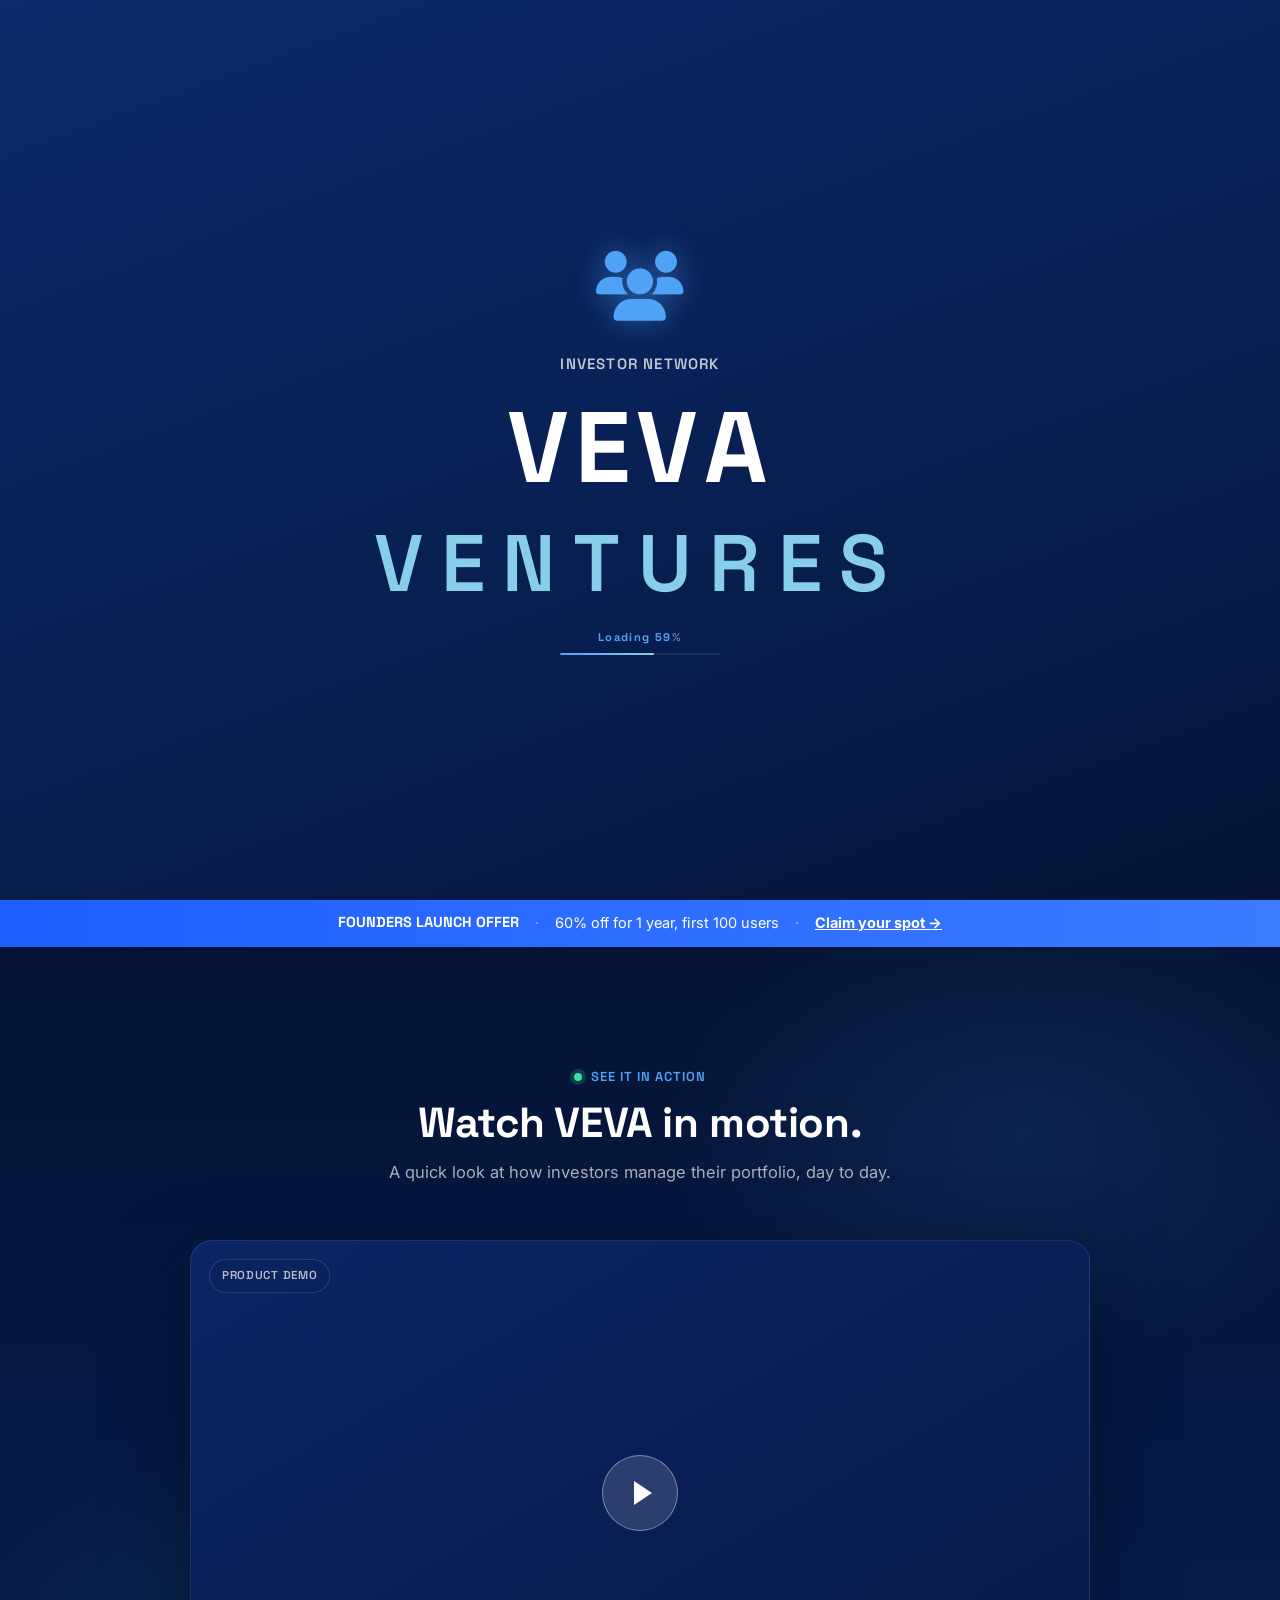
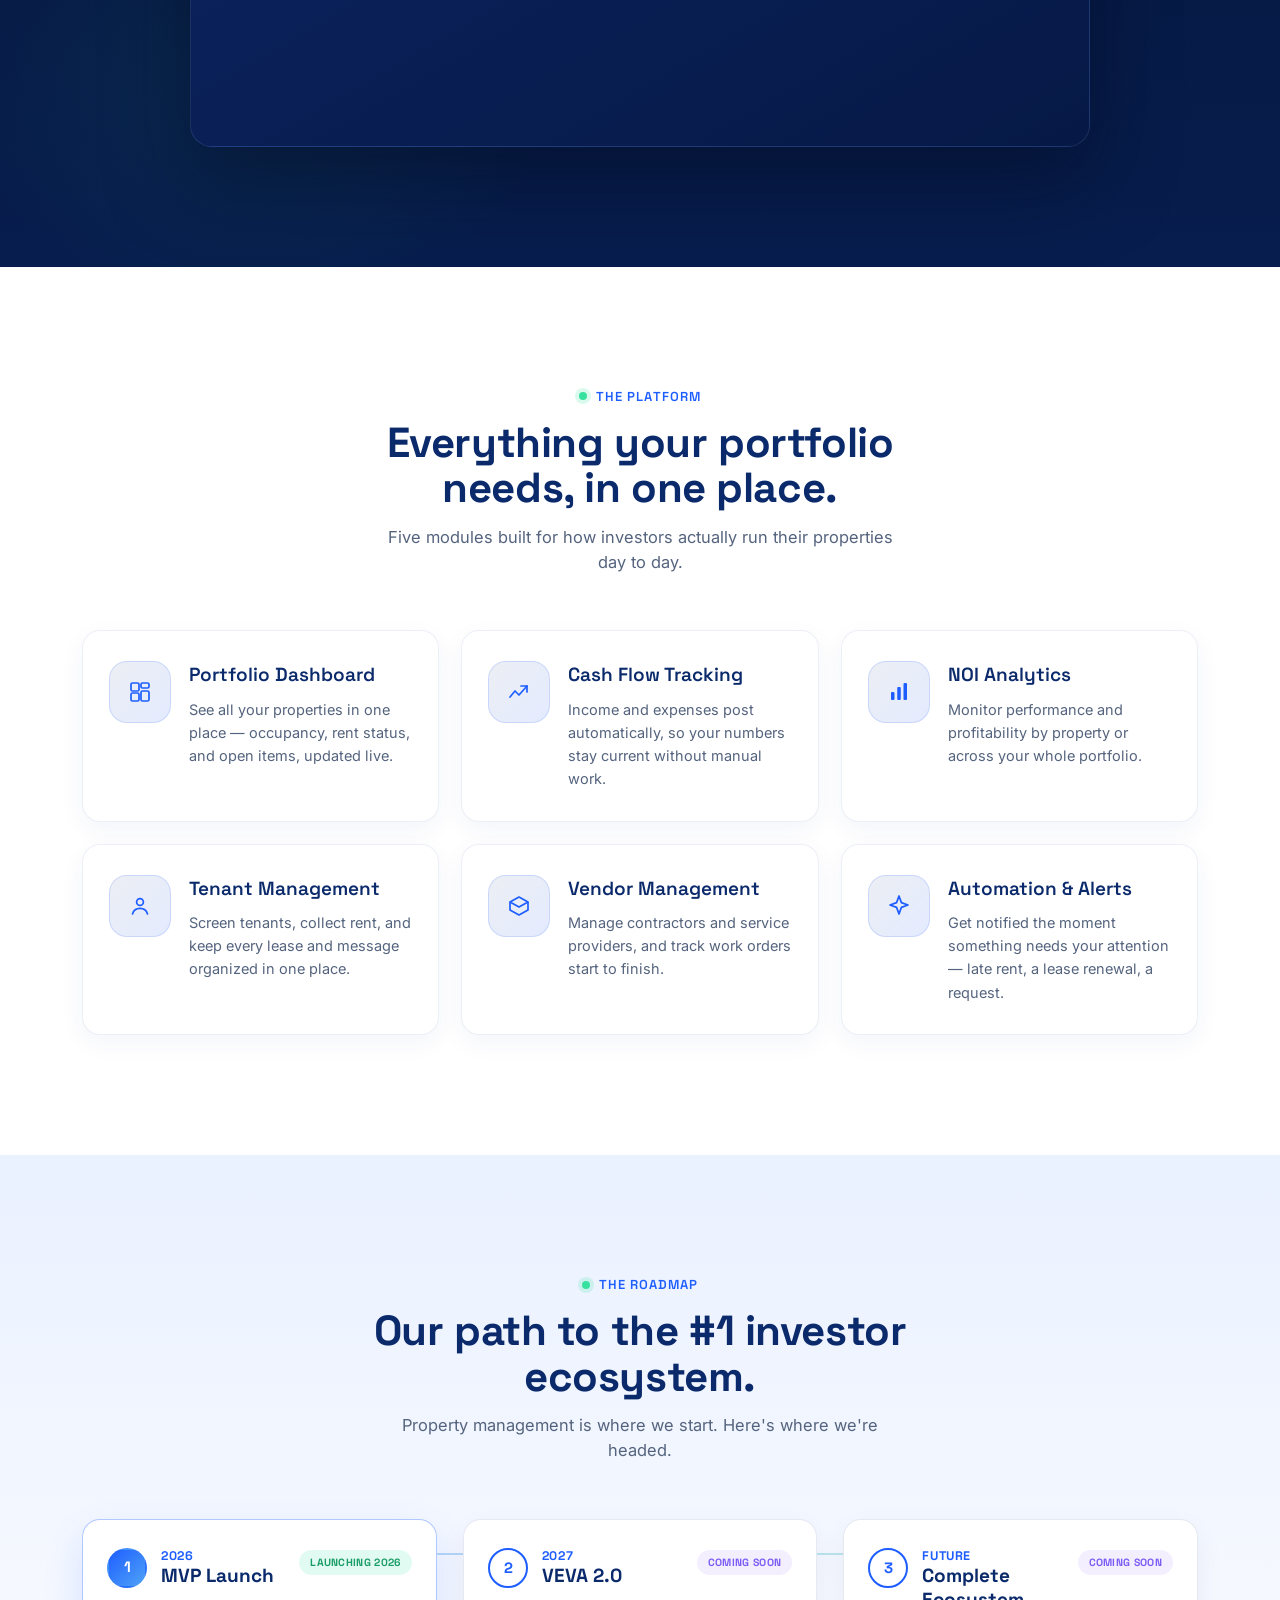
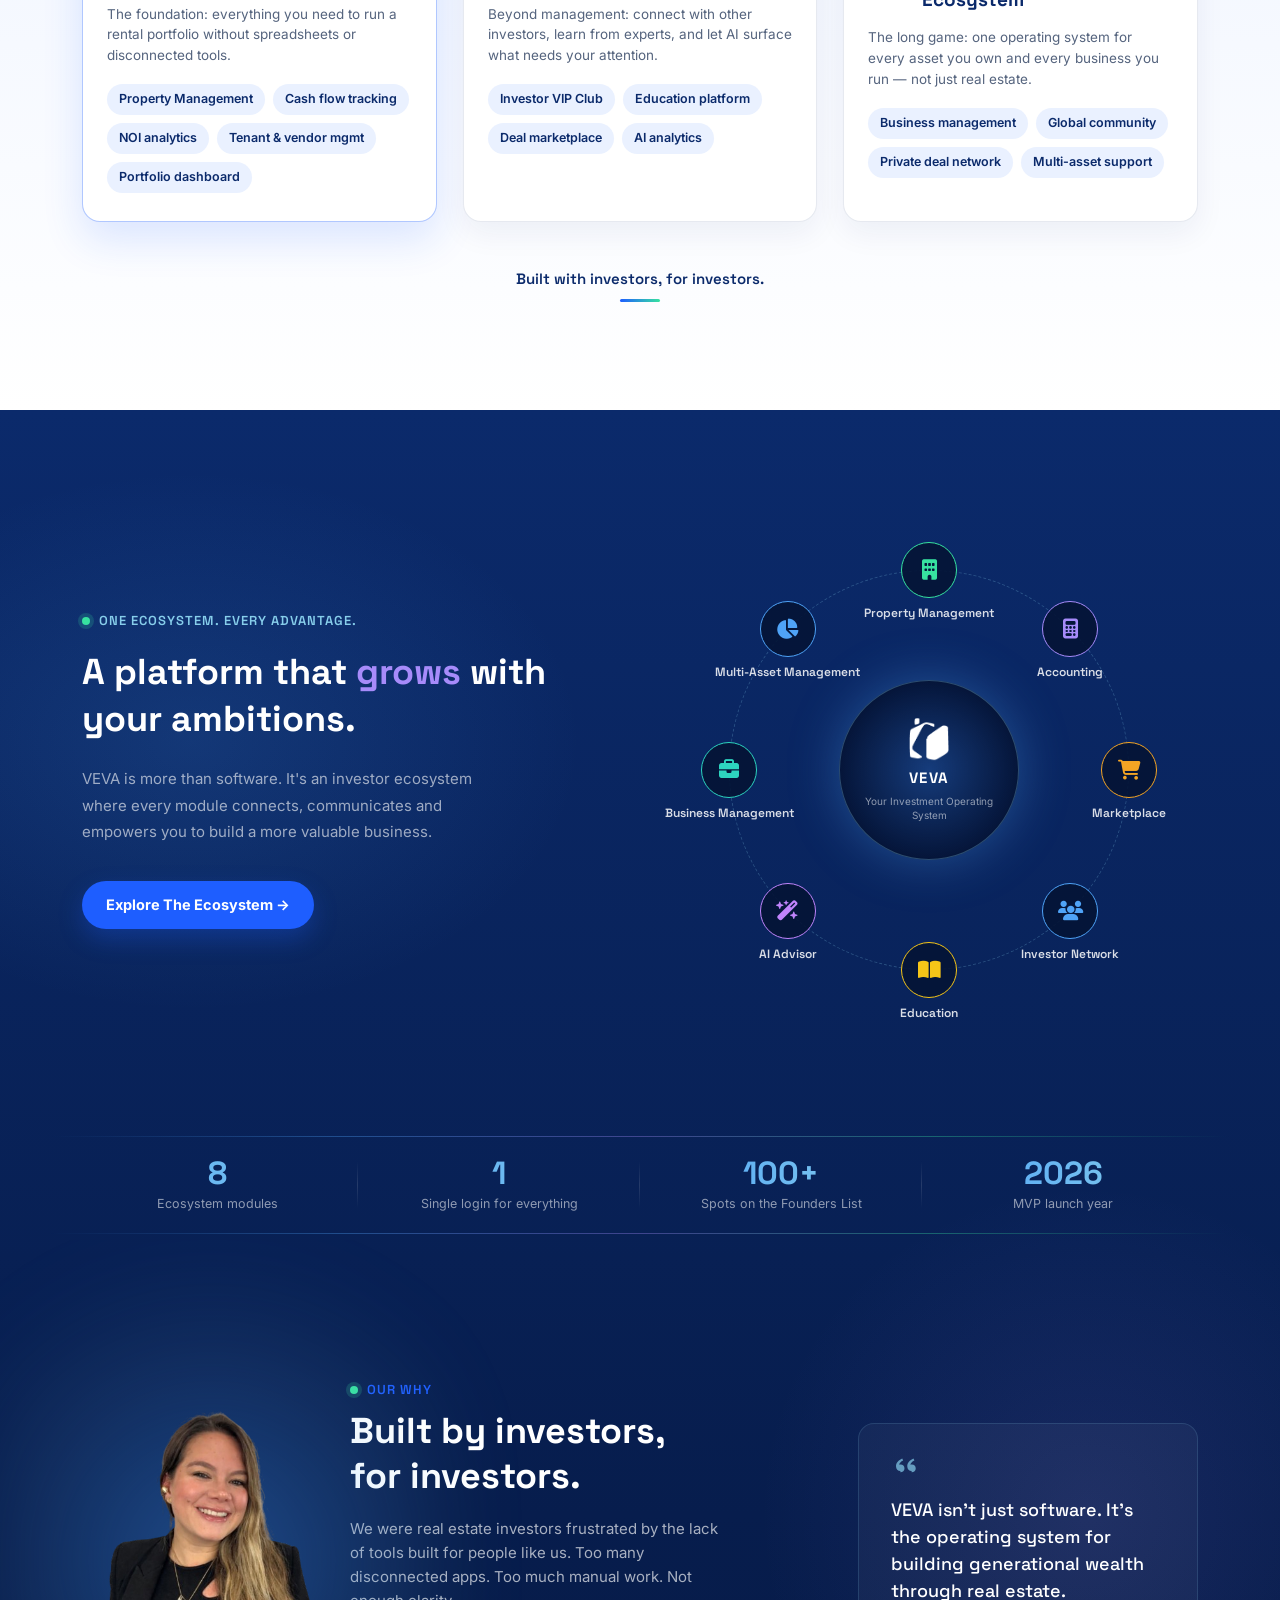
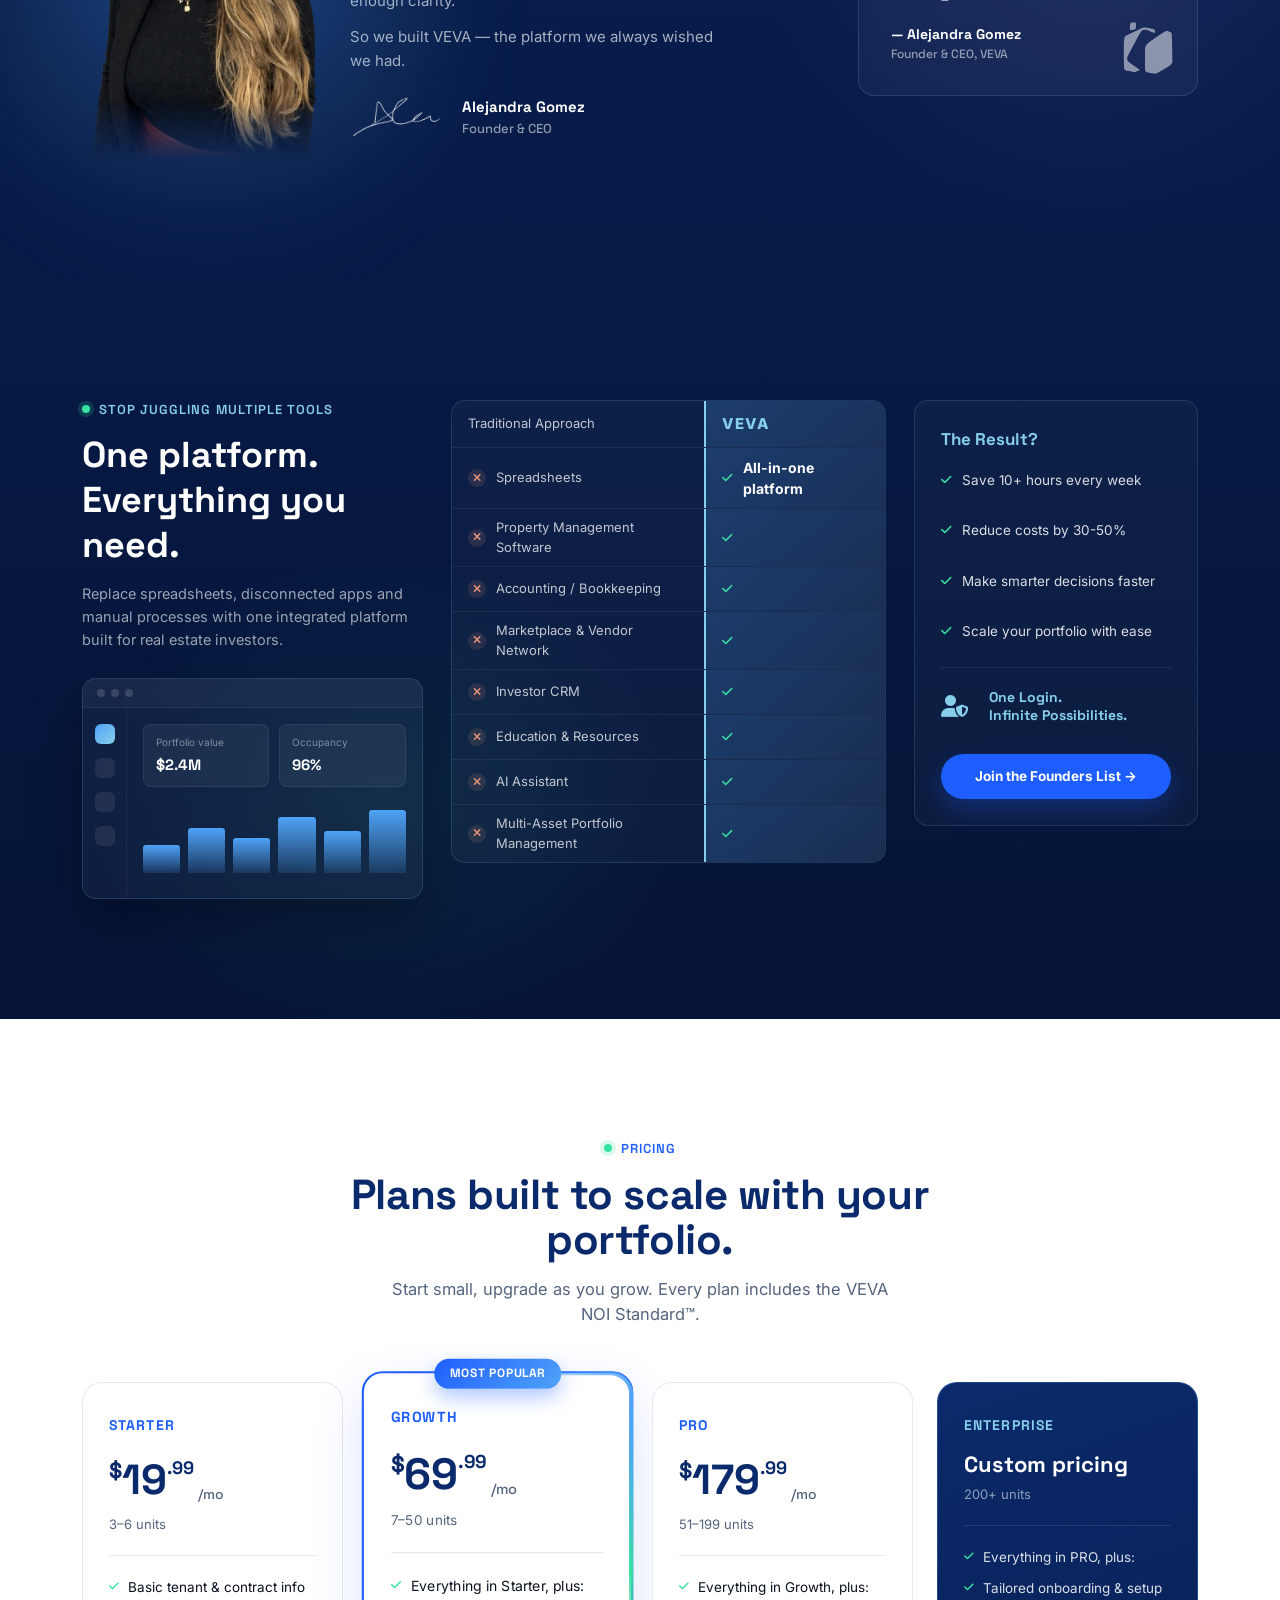
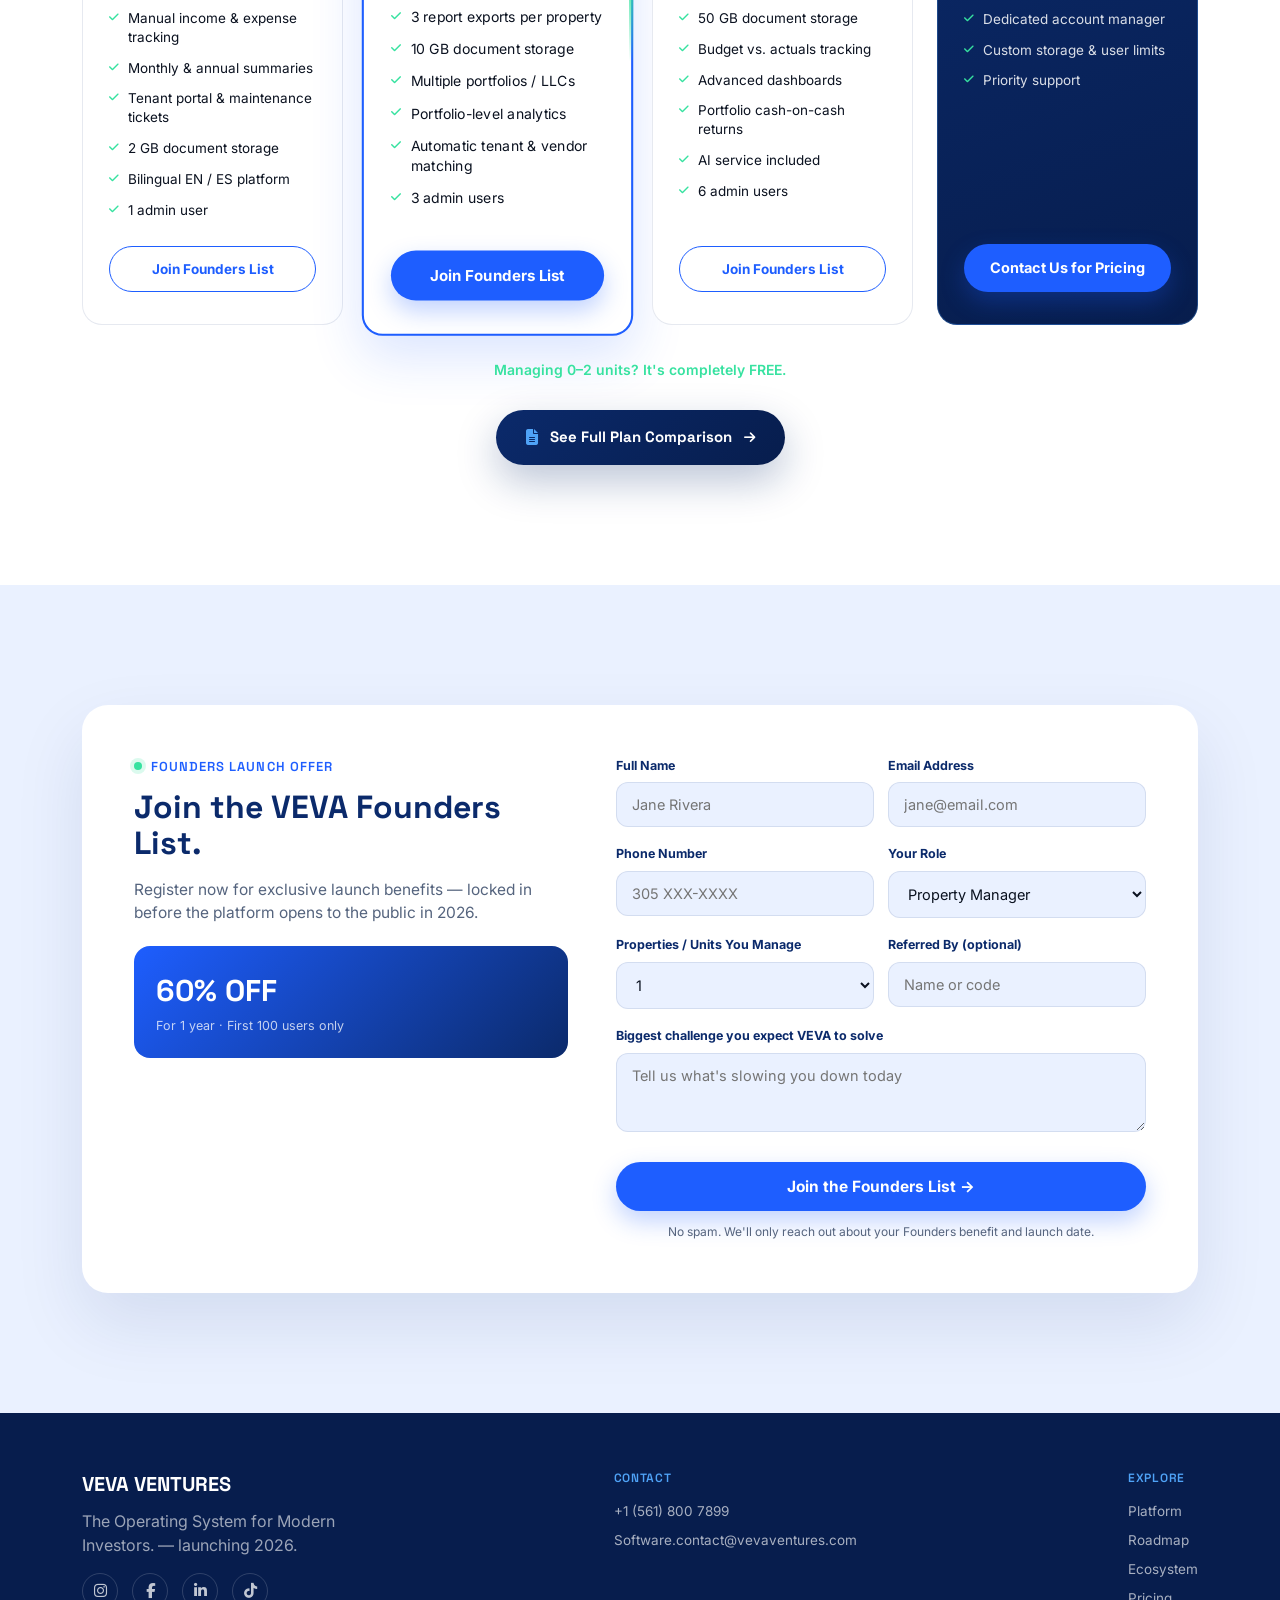
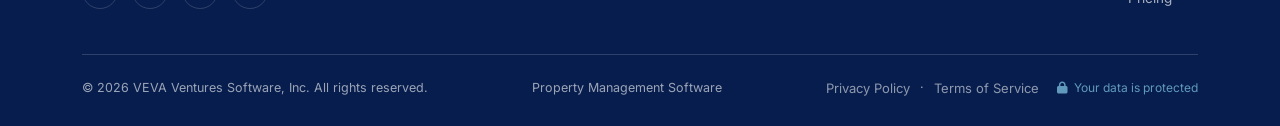
==== commit b42d4204: "feat: integracion con sheet, validacion con js" ====
--- a/index.html
+++ b/index.html
@@ -1717,7 +1717,7 @@
             <div
               class="pc-price-custom"
               data-en="Custom pricing"
-              data-es="Precio personalizado"
+              data-es="Precio Especial"
             >
               Custom pricing
             </div>
@@ -1865,6 +1865,7 @@
                   >Full Name</label
                 ><input
                   id="fname"
+                  name="fname"
                   type="text"
                   placeholder="Jane Rivera"
                   required
@@ -1878,6 +1879,7 @@
                   >Email Address</label
                 ><input
                   id="femail"
+                  name="femail"
                   type="email"
                   placeholder="jane@email.com"
                   required
@@ -1893,15 +1895,17 @@
                   >Phone Number</label
                 ><input
                   id="fphone"
+                  name="fphone"
                   type="tel"
-                  placeholder="+1 (___) ___-____"
+                  maxlength="10"
+                  placeholder="305 XXX-XXXX"
                 />
               </div>
               <div class="field">
                 <label for="frole" data-en="Your Role" data-es="Tu Rol"
                   >Your Role</label
                 >
-                <select id="frole">
+                <select id="frole" name="frole" required>
                   <option
                     data-en="Property Manager"
                     data-es="Administrador de Propiedades"
@@ -1934,7 +1938,7 @@
                   data-es="Propiedades / Unidades que Administras"
                   >Properties / Units You Manage</label
                 >
-                <select id="funits">
+                <select id="funits" name="funits" required>
                   <option>1</option>
                   <option>2</option>
                   <option>3</option>
@@ -1952,7 +1956,12 @@
                   data-en="Referred By (optional)"
                   data-es="Referido Por (opcional)"
                   >Referred By (optional)</label
-                ><input id="freferral" type="text" placeholder="Name or code" />
+                ><input
+                  id="freferral"
+                  name="freferral"
+                  type="text"
+                  placeholder="Name or code"
+                />
               </div>
             </div>
             <div class="field">
@@ -1963,6 +1972,7 @@
                 >Biggest challenge you expect VEVA to solve</label
               ><textarea
                 id="fchallenge"
+                name="fchallenge"
                 rows="3"
                 placeholder="Tell us what's slowing you down today"
               ></textarea>
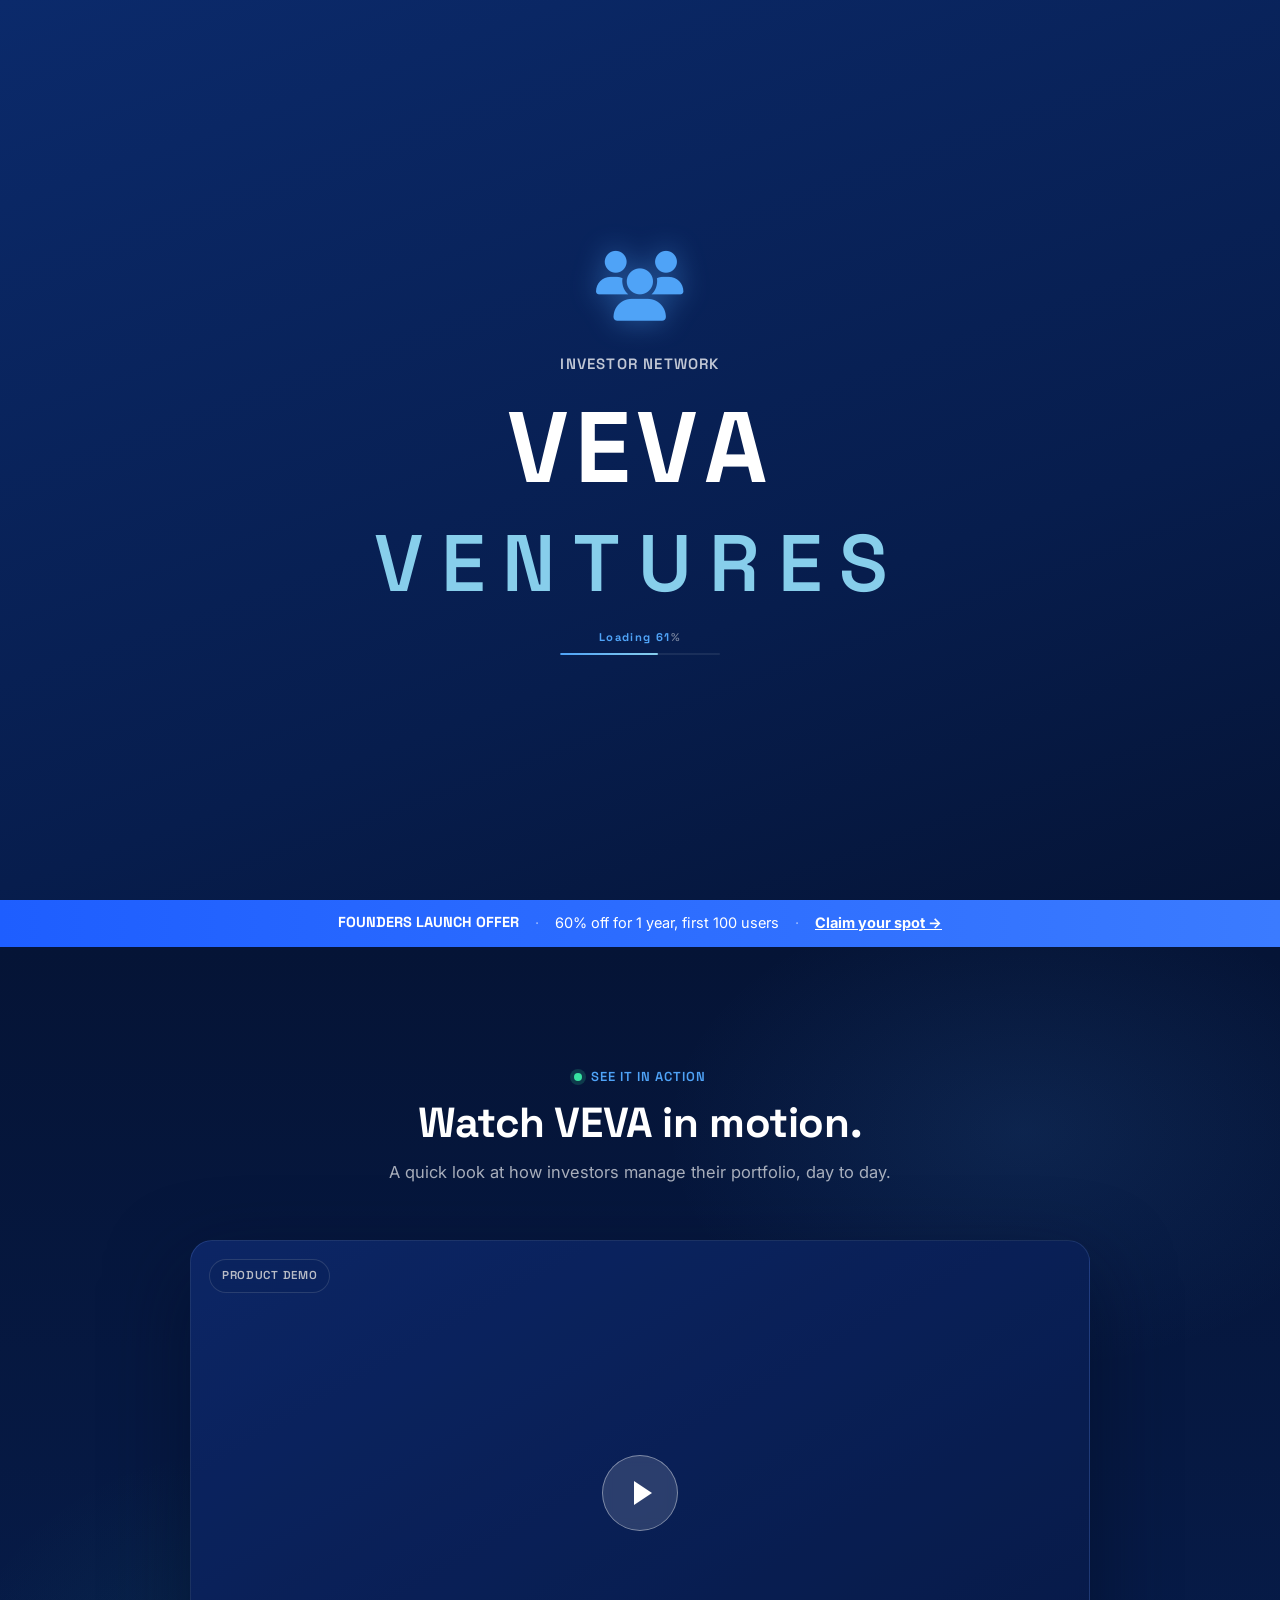
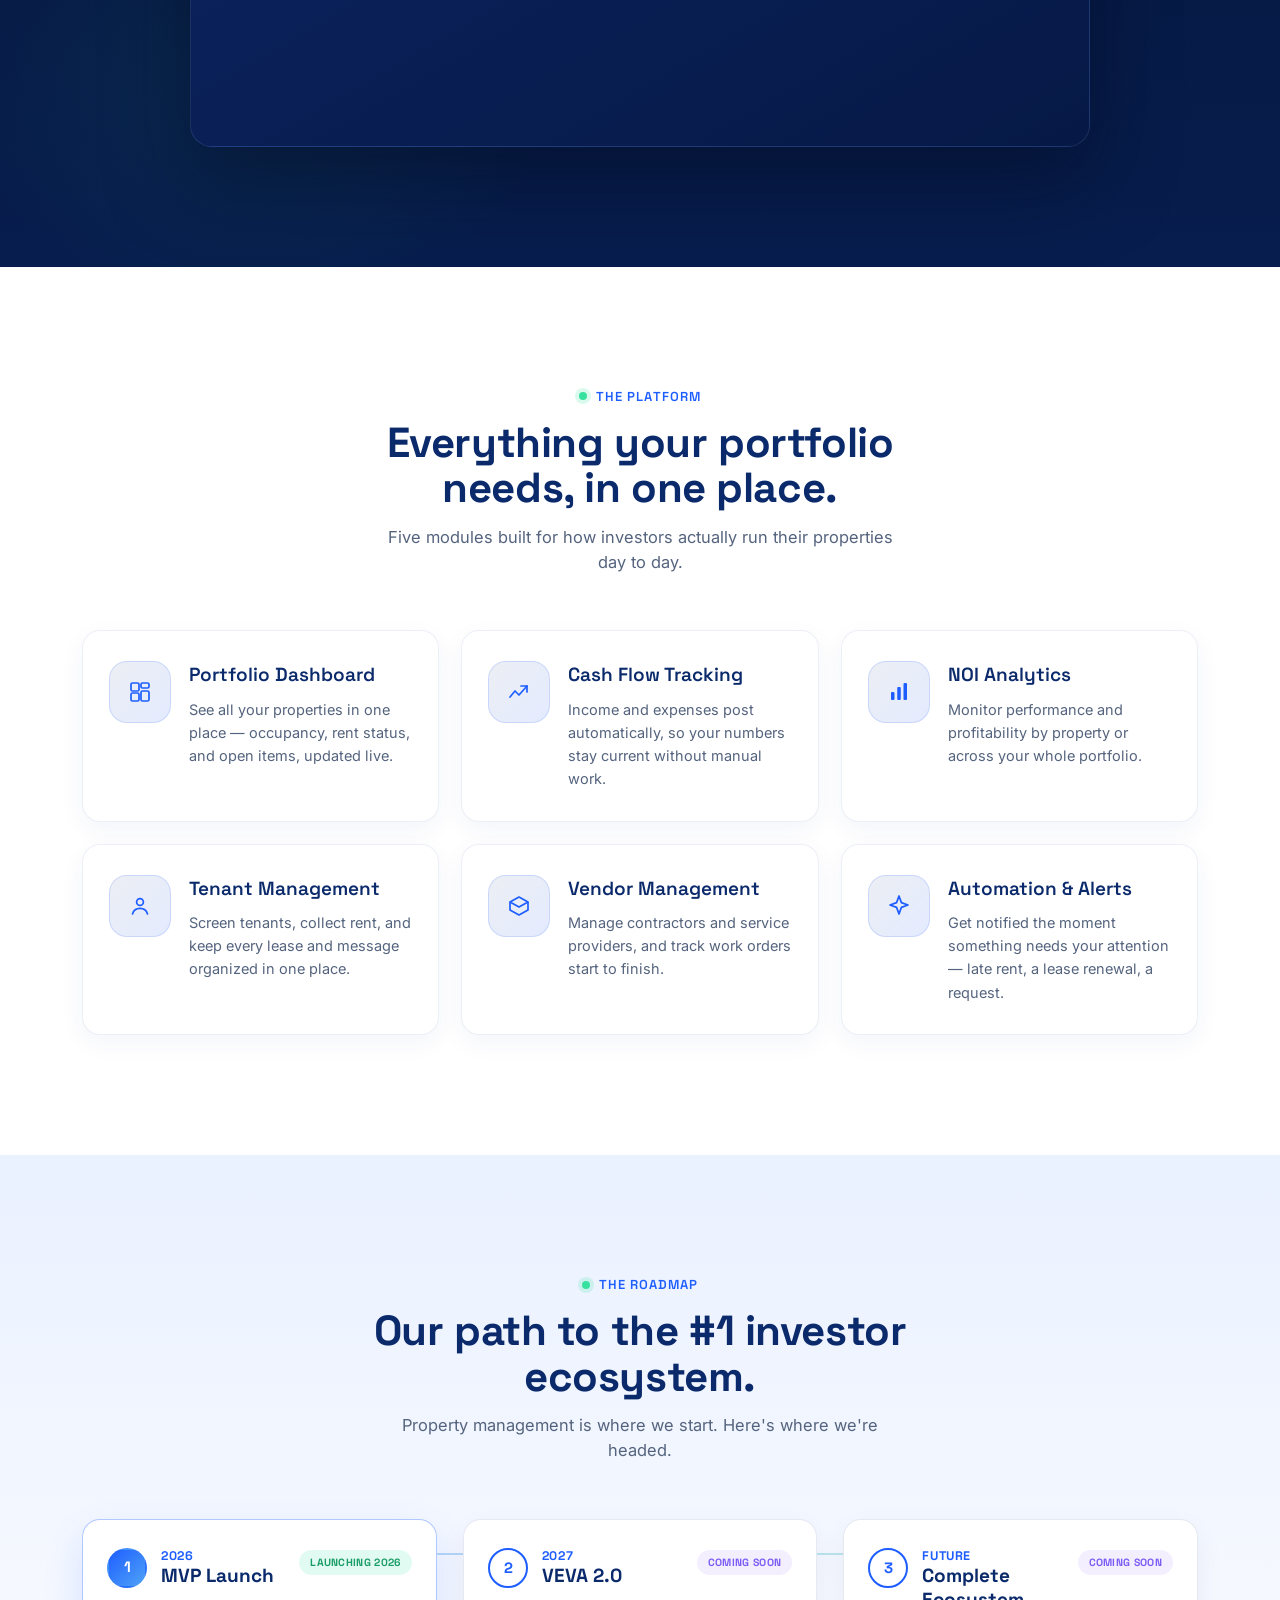
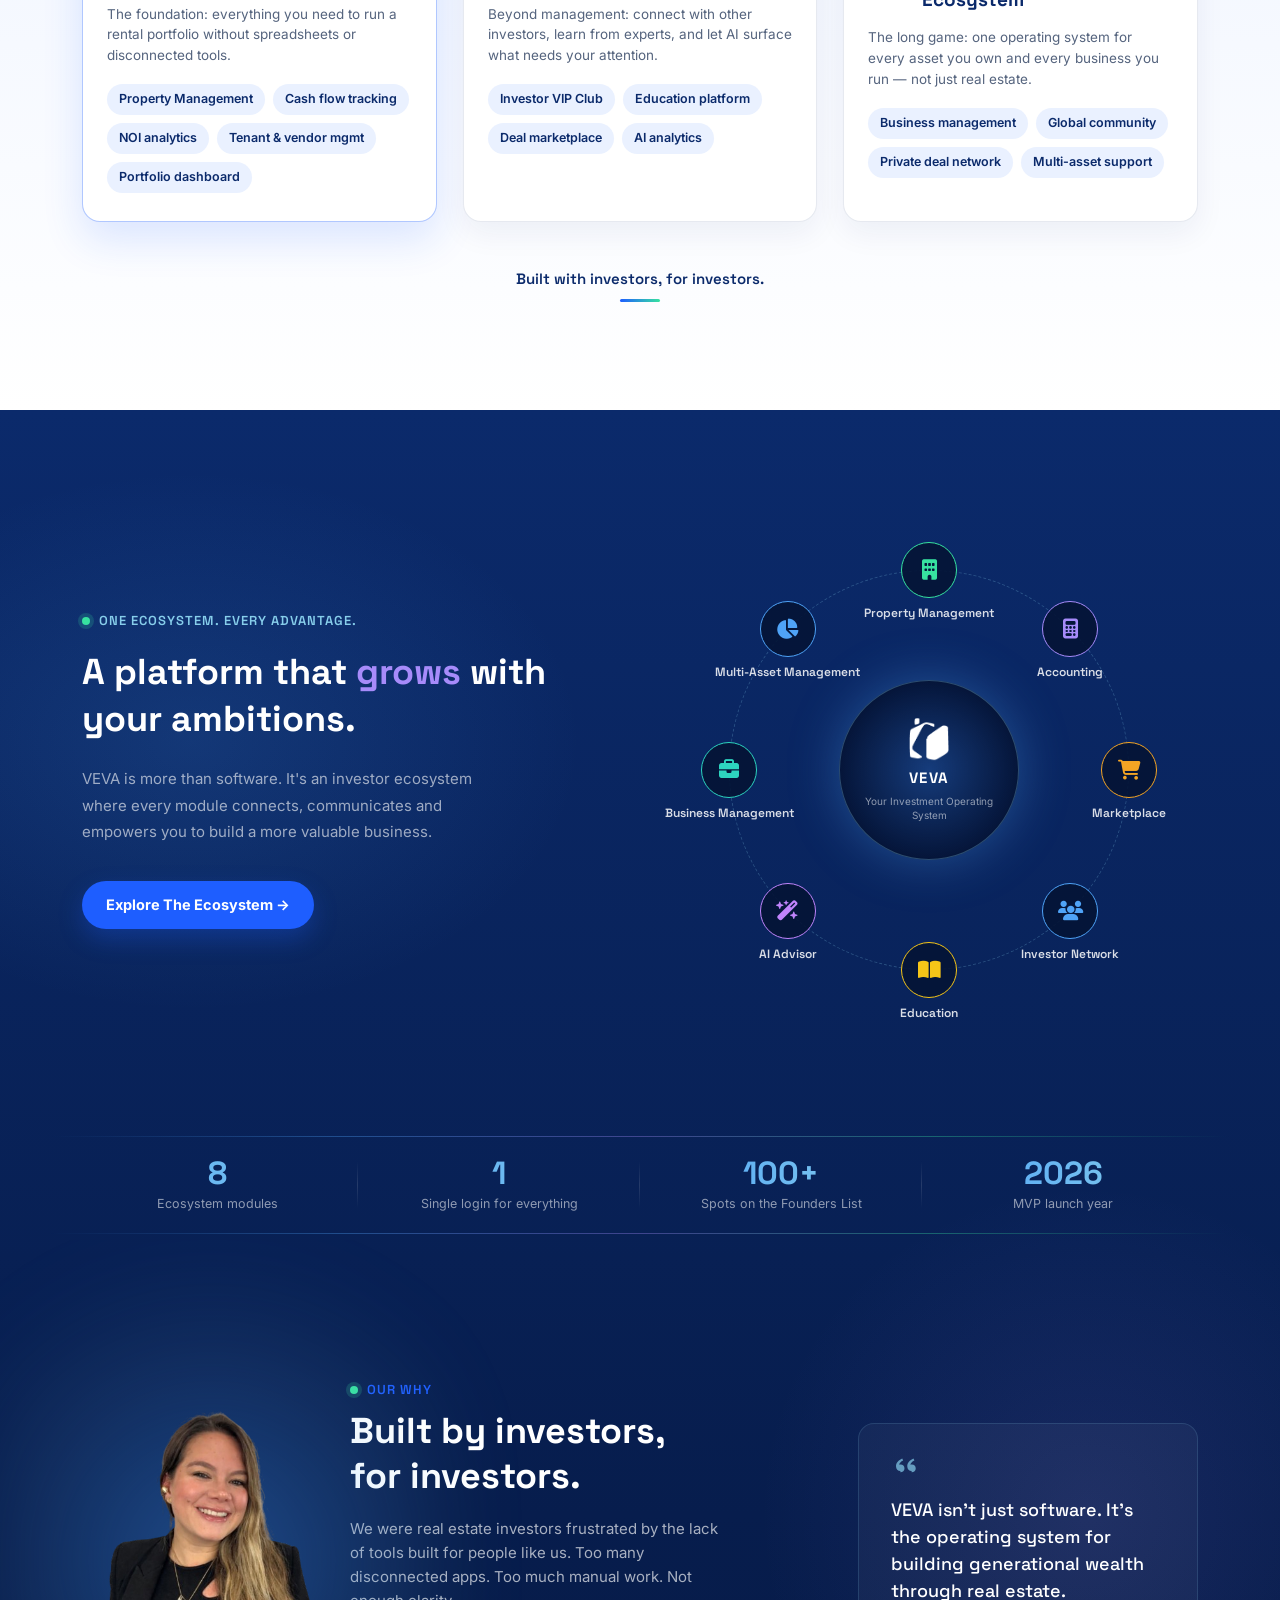
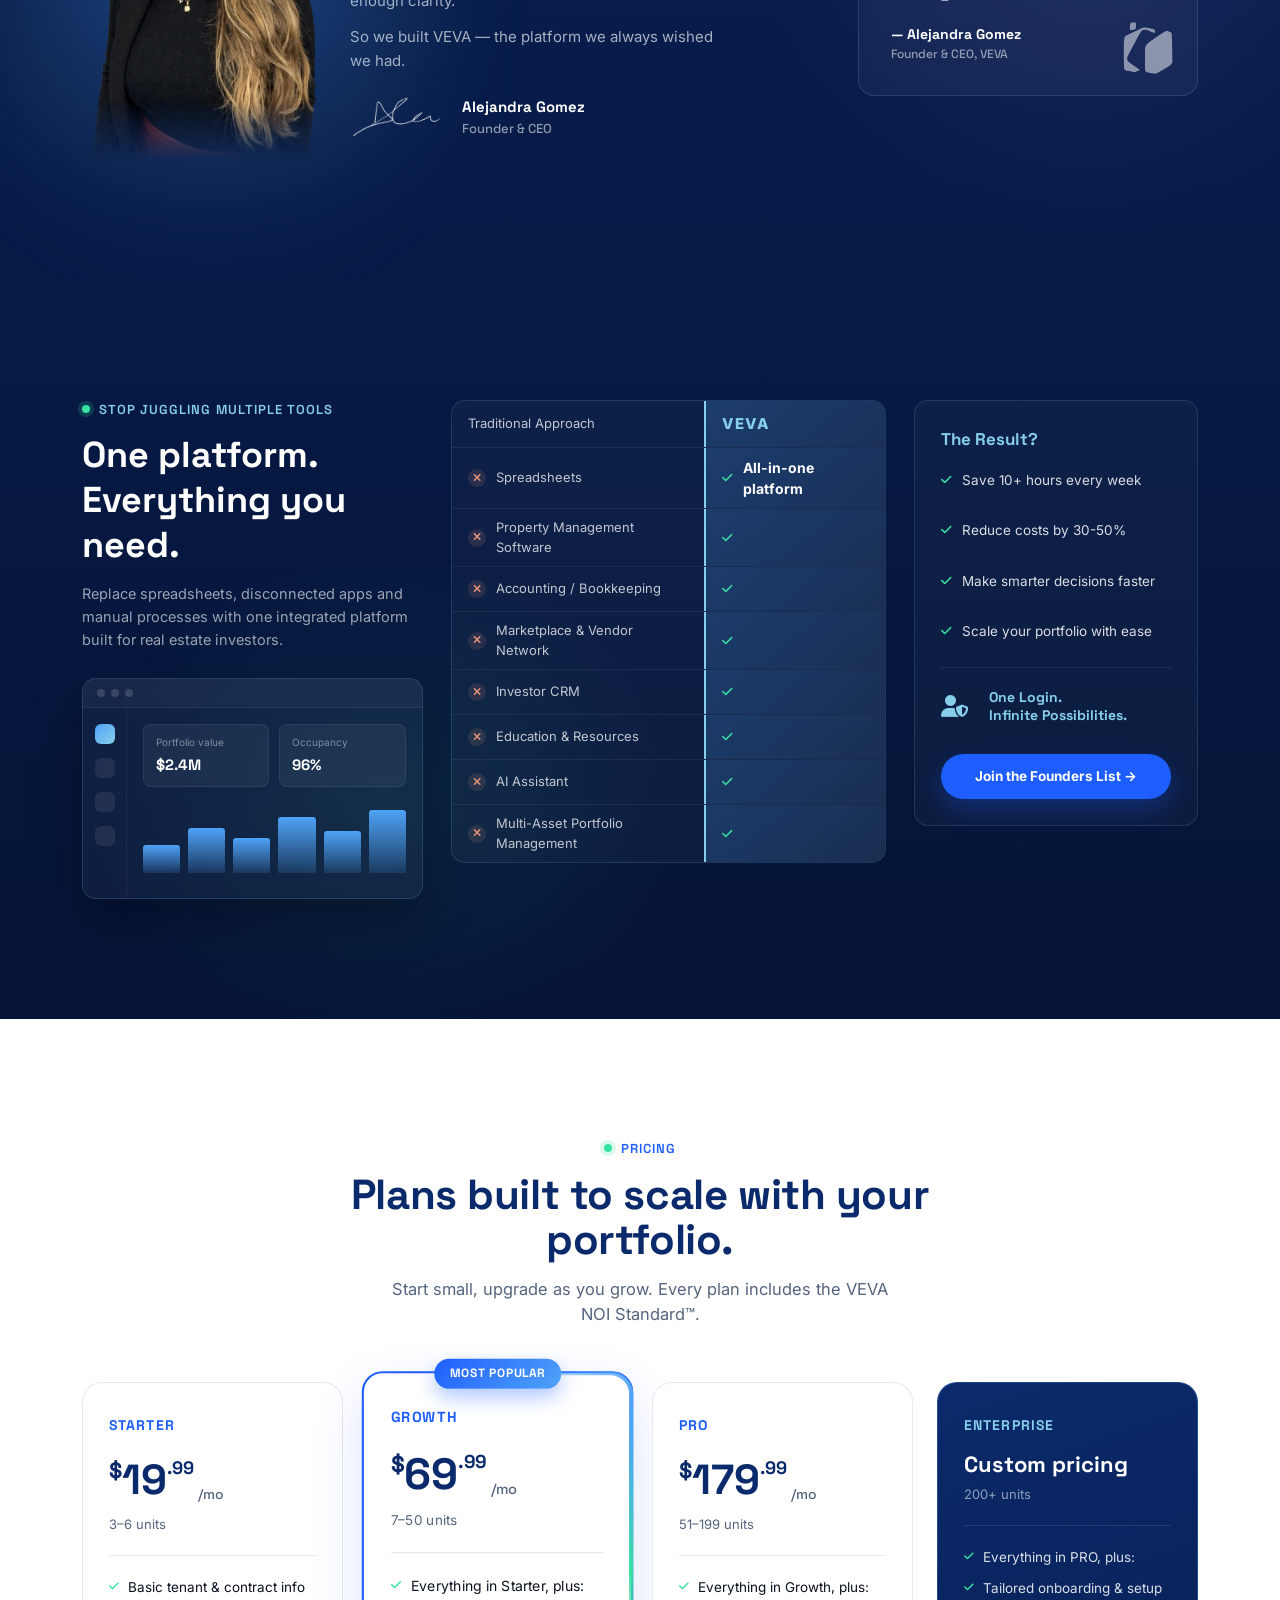
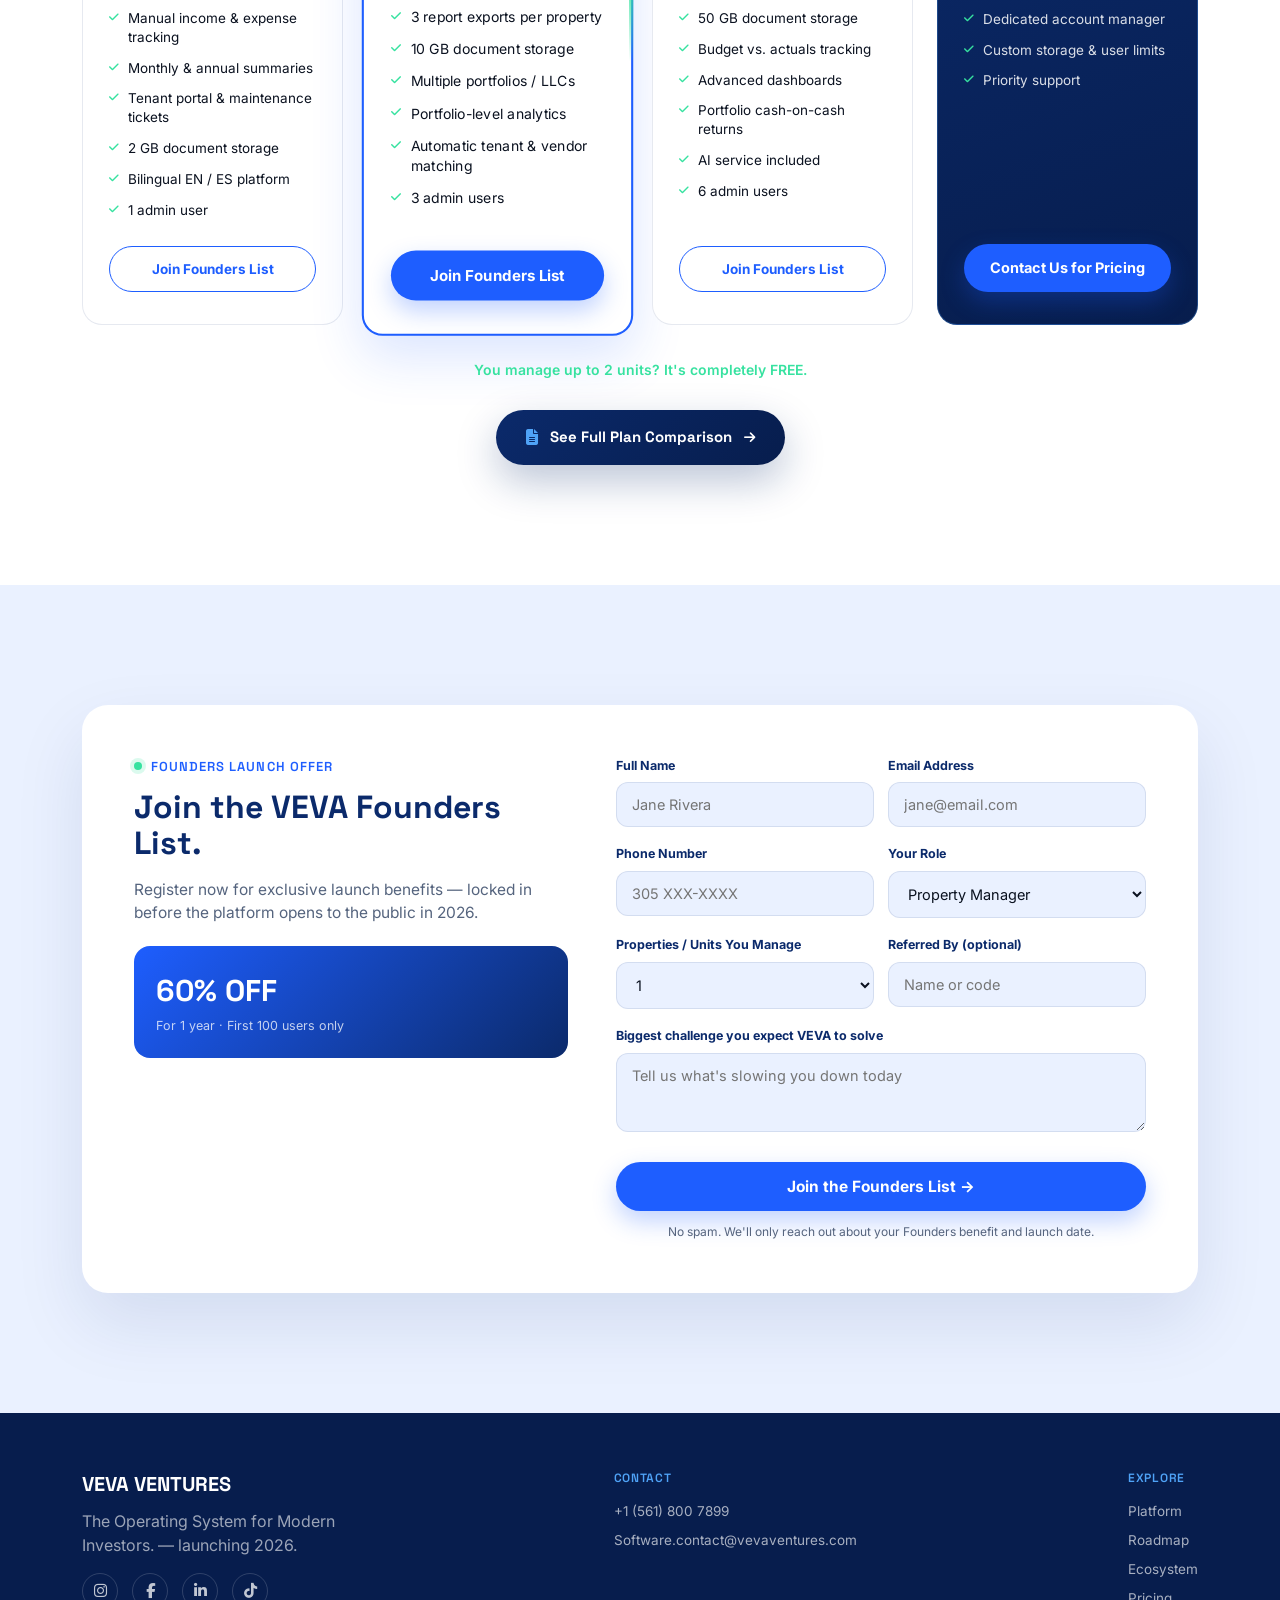
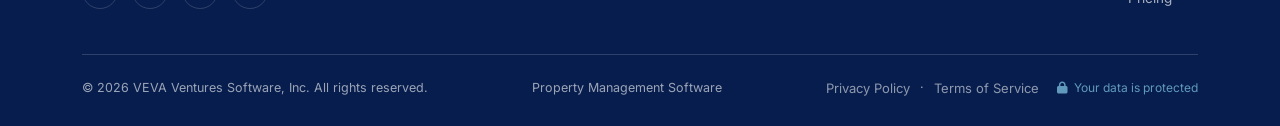
==== commit da8f7dce: "fix: correccion letra brochure" ====
--- a/index.html
+++ b/index.html
@@ -1776,20 +1776,20 @@
 
         <p
           class="pricing-free-note fade-up"
-          data-en="Managing 0–2 units? It's completely FREE."
-          data-es="¿Manejas de 0 a 2 unidades? Es completamente GRATIS."
+          data-en="You manage up to 2 units? It's completely FREE."
+          data-es="¿Manejas hasta 2 unidades? Es completamente GRATIS."
         >
-          Managing 0–2 units? It's completely FREE.
+          You manage up to 2 units? It's completely FREE.
         </p>
 
         <div class="pricing-compare-cta fade-up">
           <a
-            href="assets/Es_brochure.pdf"
+            href="assets/ES_brochure.pdf"
             target="_blank"
             class="btn-compare"
             id="brochureLink"
-            data-en-href="assets/En_brochure.pdf"
-            data-es-href="assets/Es_brochure.pdf"
+            data-en-href="assets/EN_brochure.pdf"
+            data-es-href="assets/ES_brochure.pdf"
           >
             <i class="fa-solid fa-file-lines"></i>
             <span
@@ -1845,7 +1845,7 @@
             class="fade-up"
             style="animation-delay: 0.1s"
             id="foundersForm"
-            actio="mailer.php"
+            action="mailer.php"
             method="POST"
           >
             <!-- Honeypot anti-spam: humans never see or fill this field -->
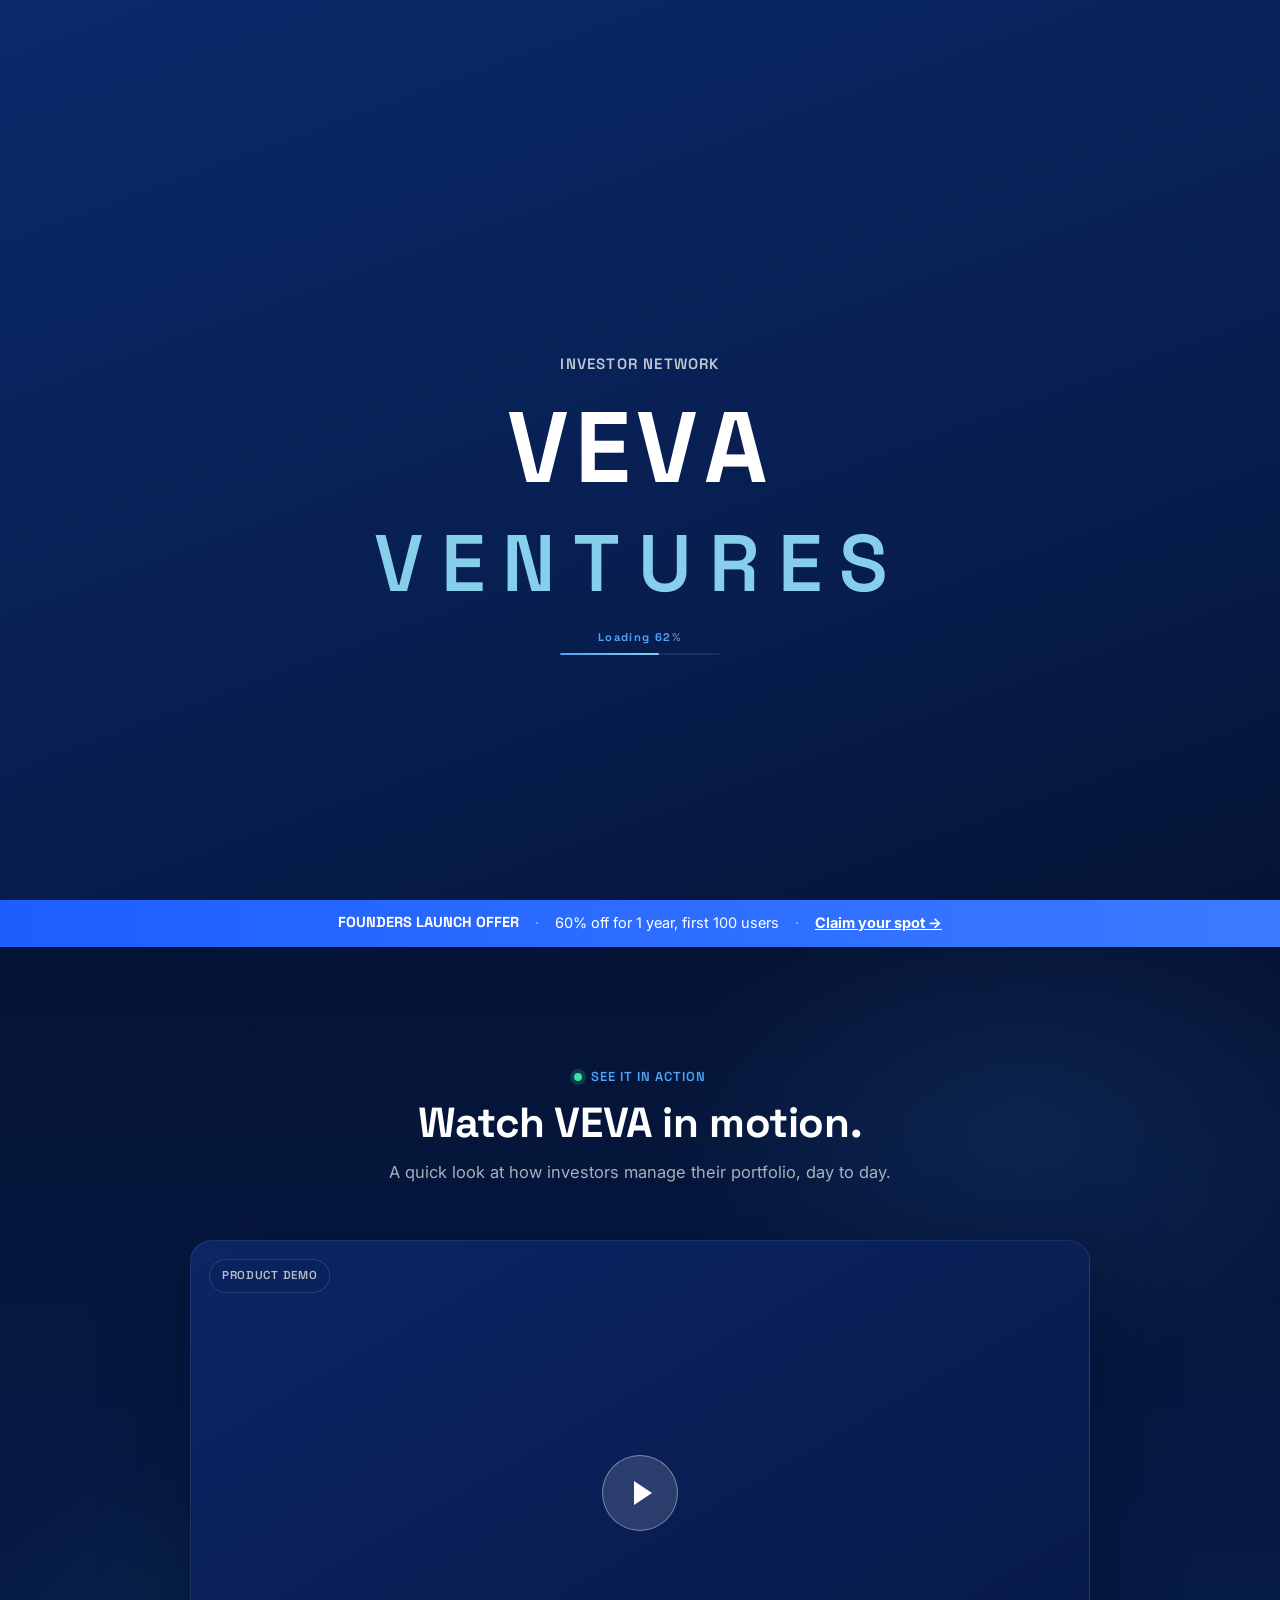
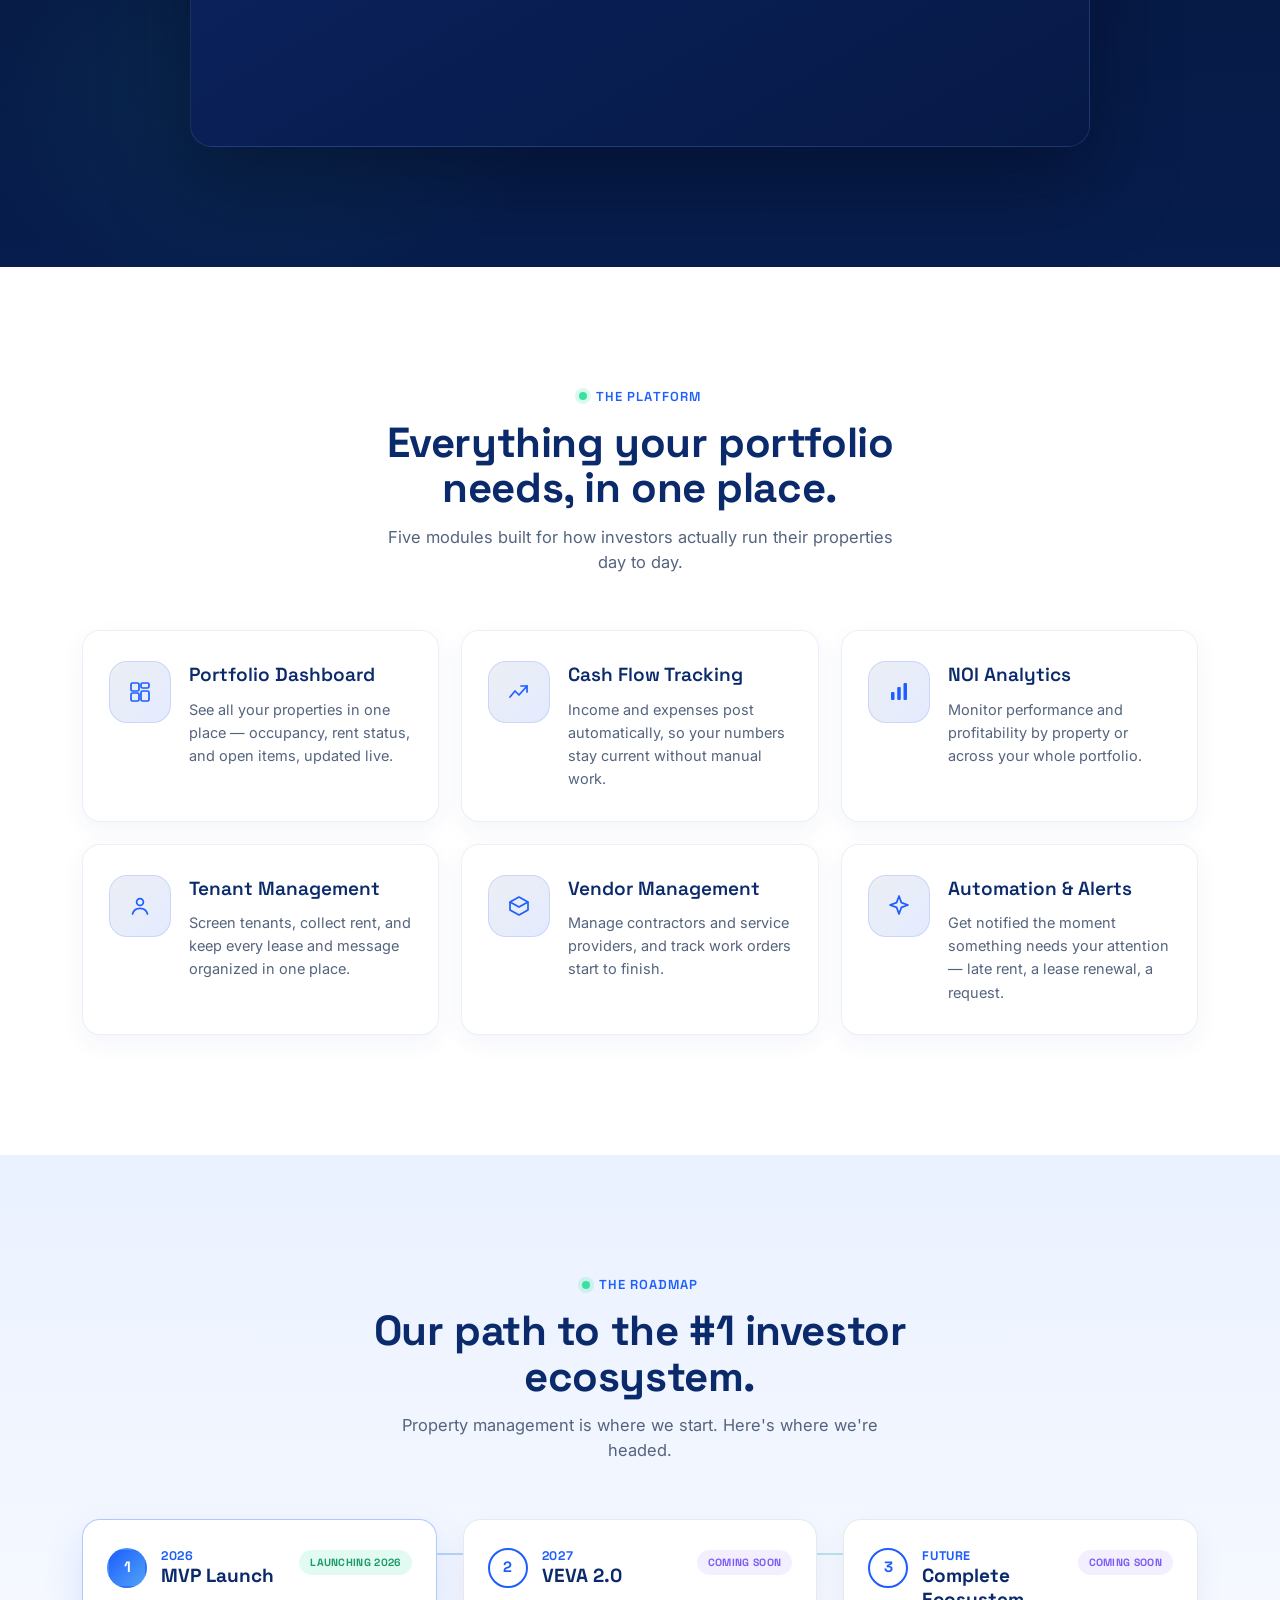
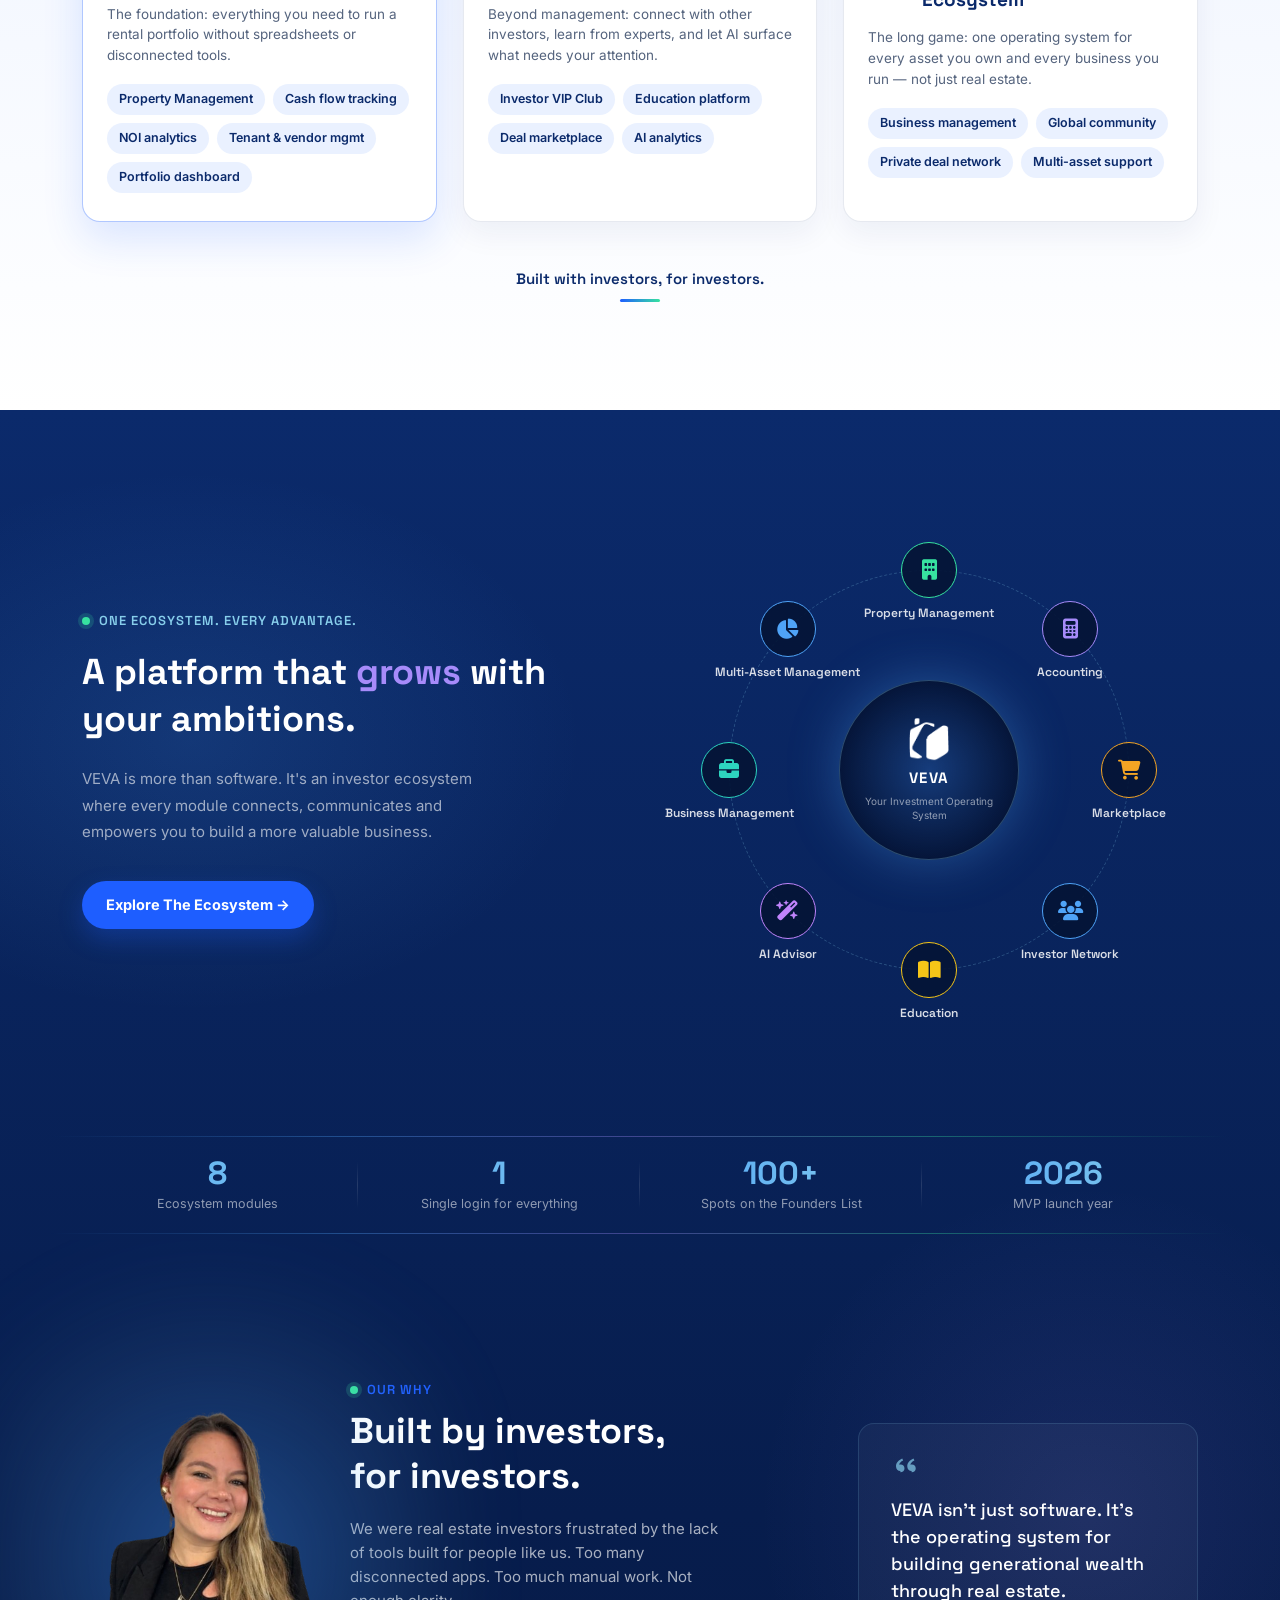
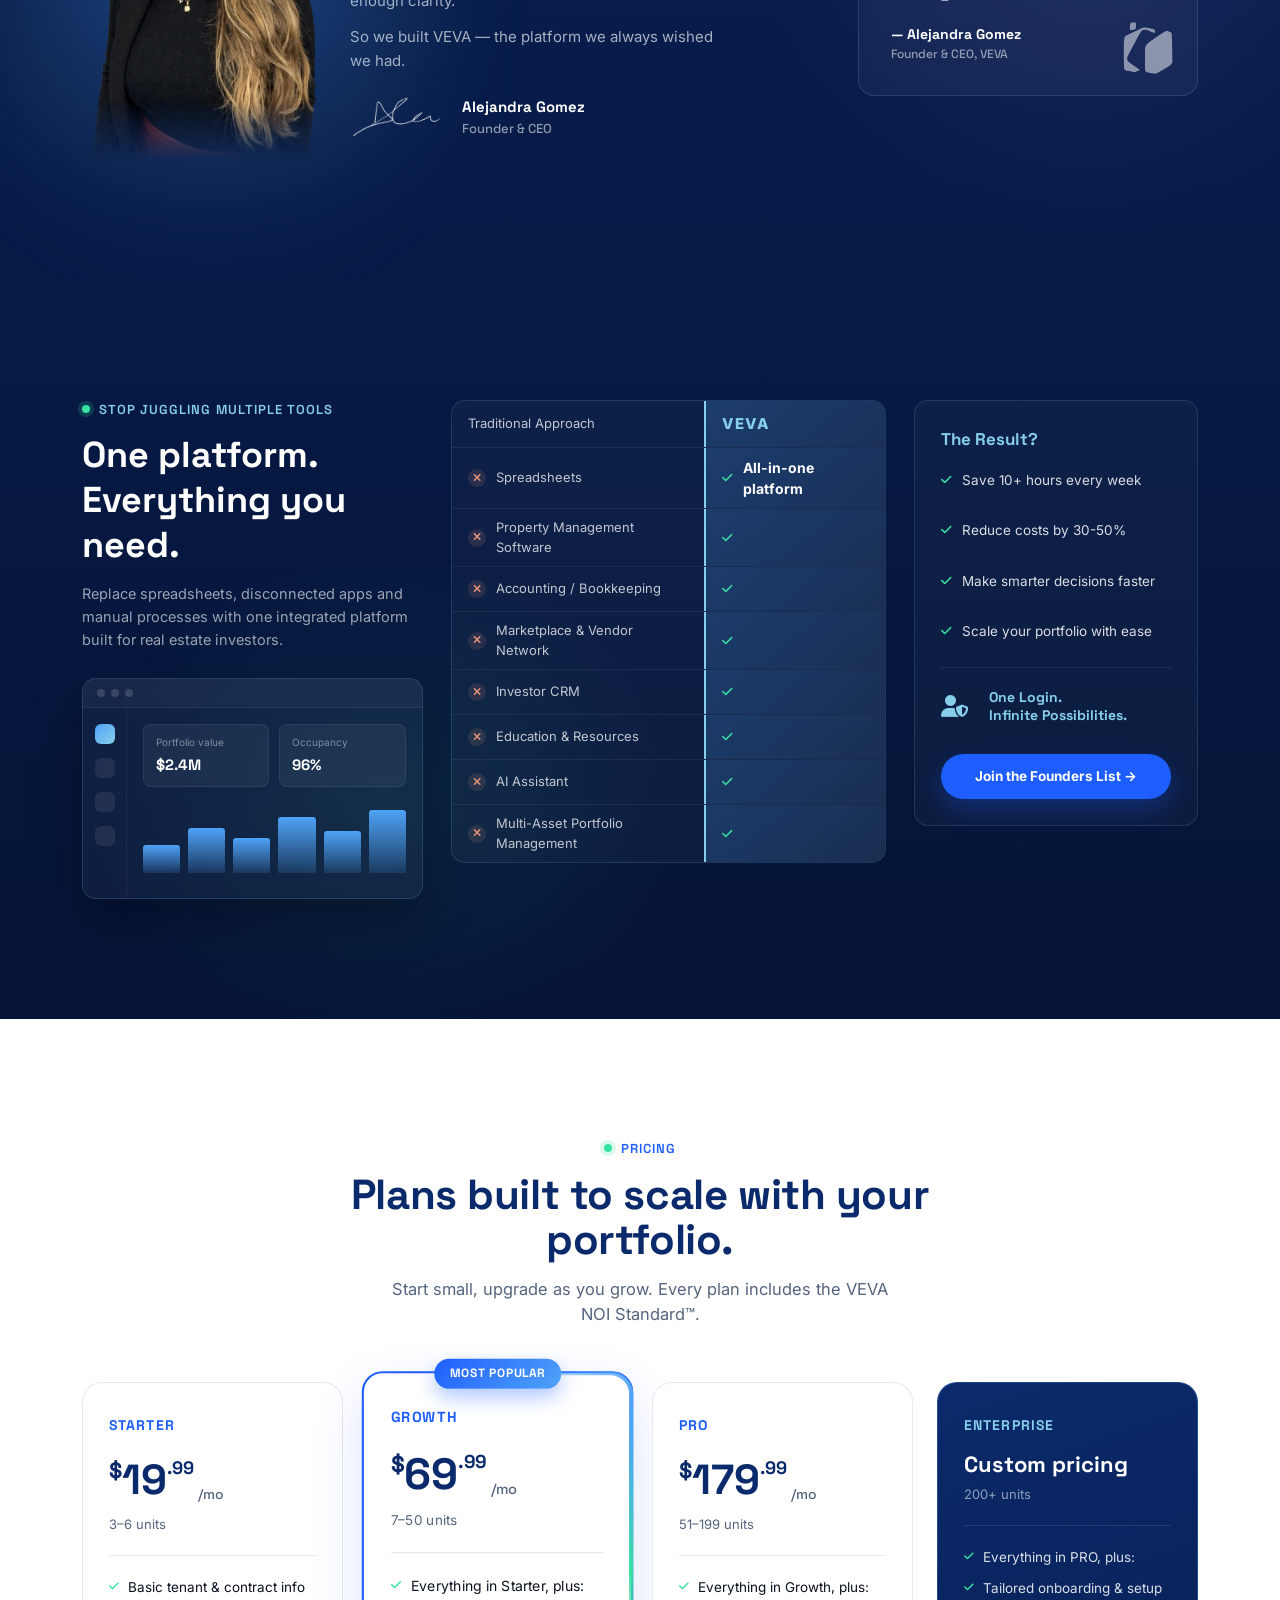
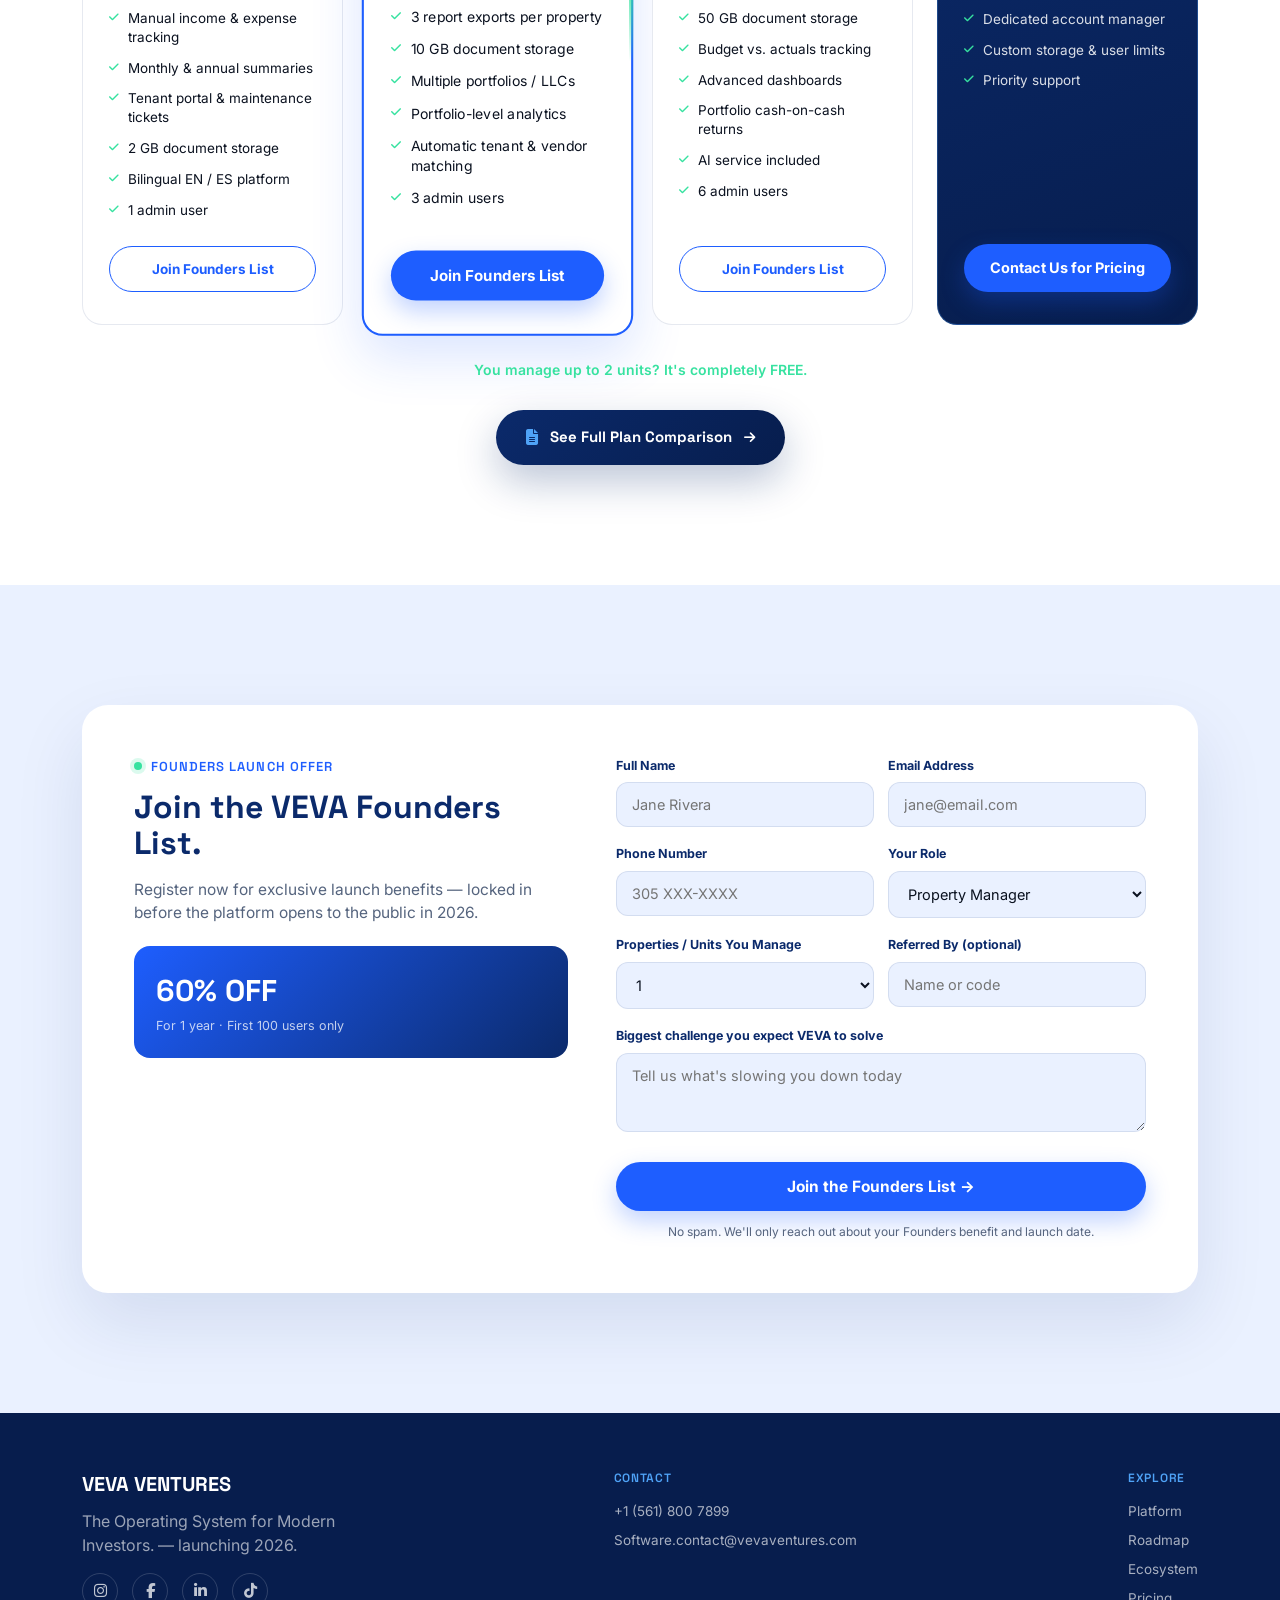
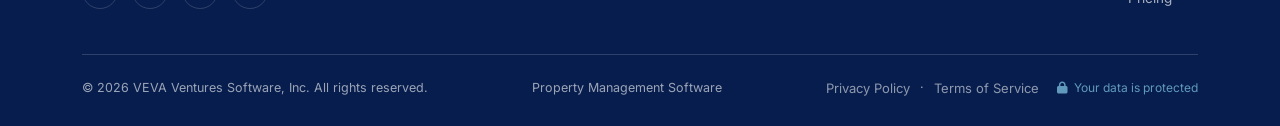
==== commit 23d4d798: "feat: boton inicio de sesion en el nav" ====
--- a/index.html
+++ b/index.html
@@ -109,17 +109,28 @@
             >Founders Offer</a
           >
         </nav>
-        <a
-          href="#founders"
-          class="btn btn-primary nav-cta"
-          data-en="Join Founders List"
-          data-es="Únete a Fundadores"
-          >Join Founders List</a
-        >
-        <button id="langToggle" class="lang-toggle" aria-label="Cambiar idioma">
-          <i class="fa-solid fa-globe"></i>
-          <span id="langToggleLabel">ES</span>
-        </button>
+
+        <div class="nav-actions">
+          <a
+            href="#founders"
+            class="btn btn-primary nav-cta"
+            data-en="Join Founders List"
+            data-es="Únete a Fundadores"
+            >Join Founders List</a
+          >
+          <button
+            id="langToggle"
+            class="lang-toggle"
+            aria-label="Cambiar idioma"
+          >
+            <i class="fa-solid fa-globe"></i>
+            <span id="langToggleLabel">ES</span>
+          </button>
+        </div>
+        <a href="#" class="btn btn-outline btn-login">
+          <i class="fa-solid fa-user"></i>
+          <span data-en="Log in" data-es="Iniciar Sesión">Log in</span>
+        </a>
       </div>
     </header>
 
--- a/css/base.css
+++ b/css/base.css
@@ -157,11 +157,33 @@
 .btn-ghost-dark:hover {
   background: rgba(255, 255, 255, 0.16);
 }
-.nav-cta {
+.nav-actions {
   display: none;
+  align-items: center;
+  gap: 12px;
 }
 @media (min-width: 880px) {
-  .nav-cta {
-    display: inline-flex;
+  .nav-actions {
+    display: flex;
   }
 }
+
+.btn-outline {
+  background: transparent;
+  color: var(--deep);
+  border: 1.5px solid var(--line);
+}
+.btn-outline:hover {
+  border-color: var(--blue);
+  color: var(--blue);
+}
+/* btn login visible*/
+.btn-login {
+  display: inline-flex;
+  padding: 10px 20px;
+  font-size: 14px;
+}
+.btn-login i {
+  font-size: 16px;
+  margin-right: 8px;
+}
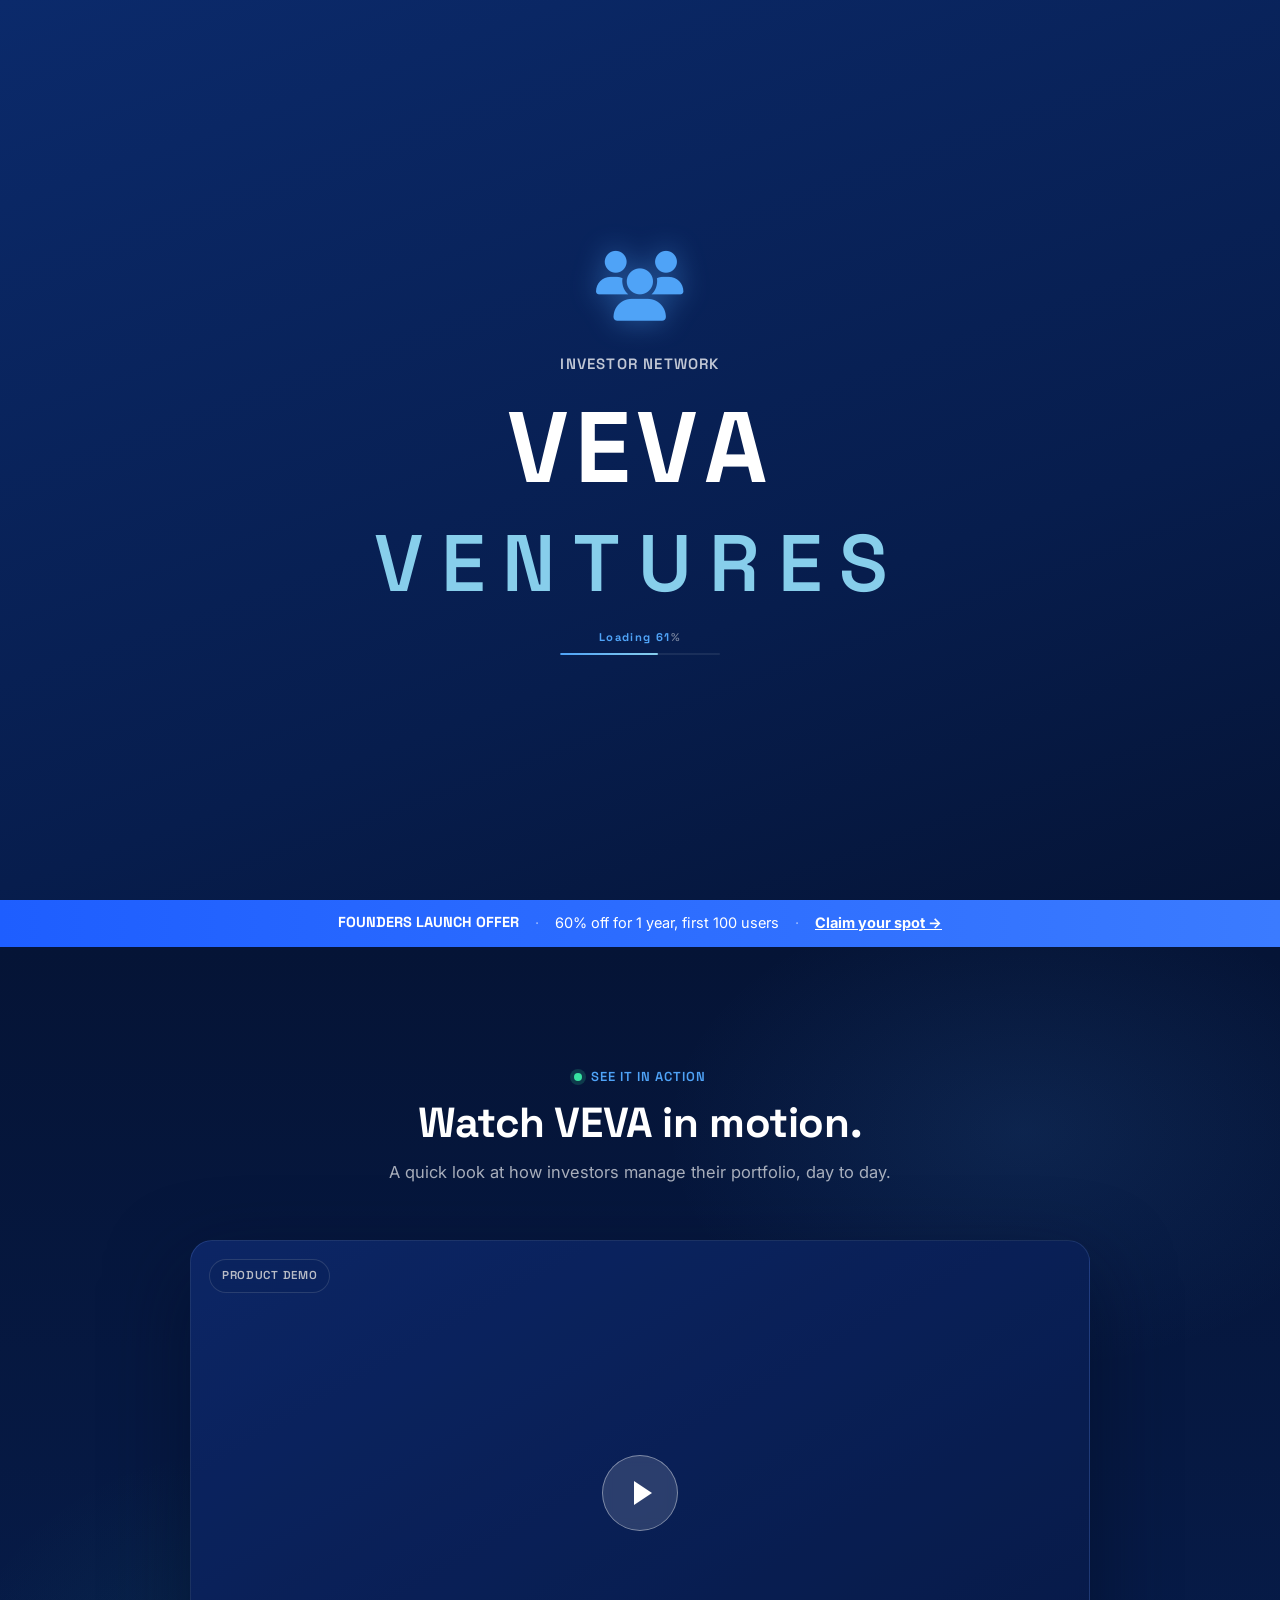
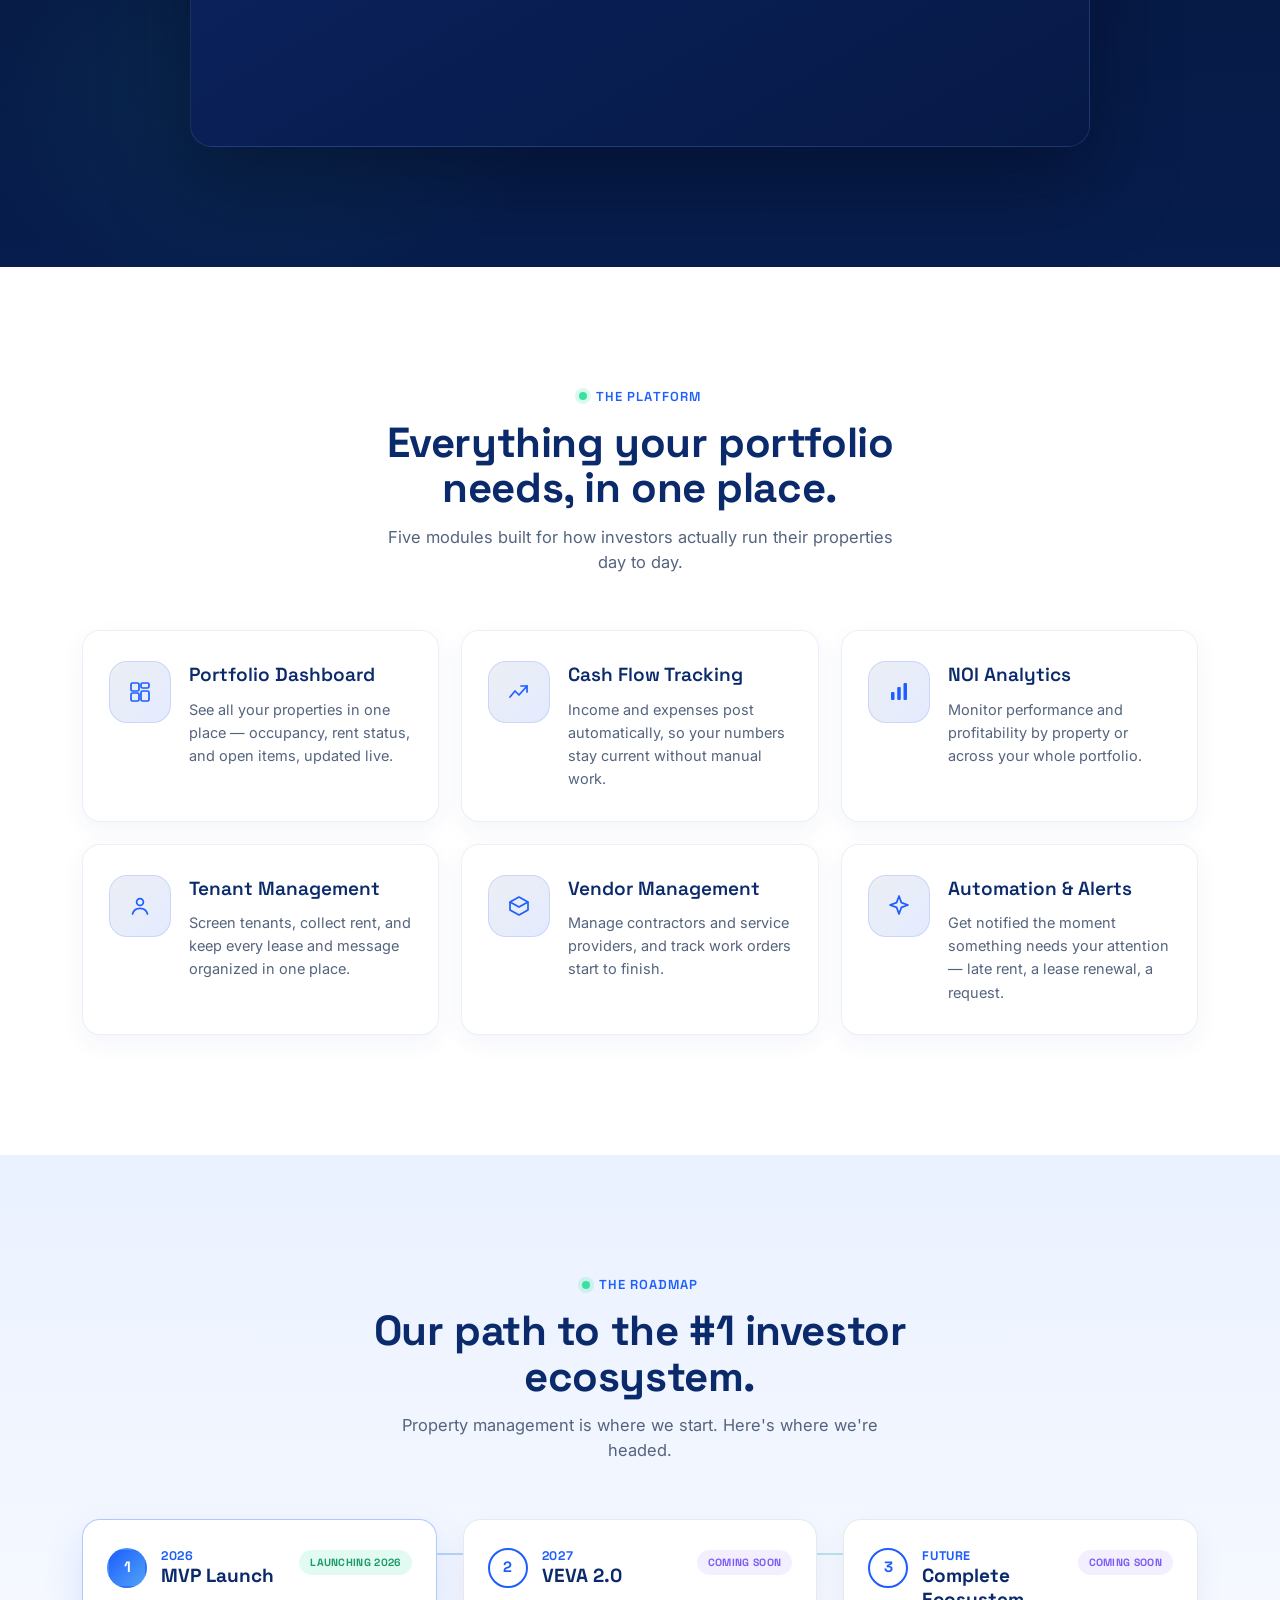
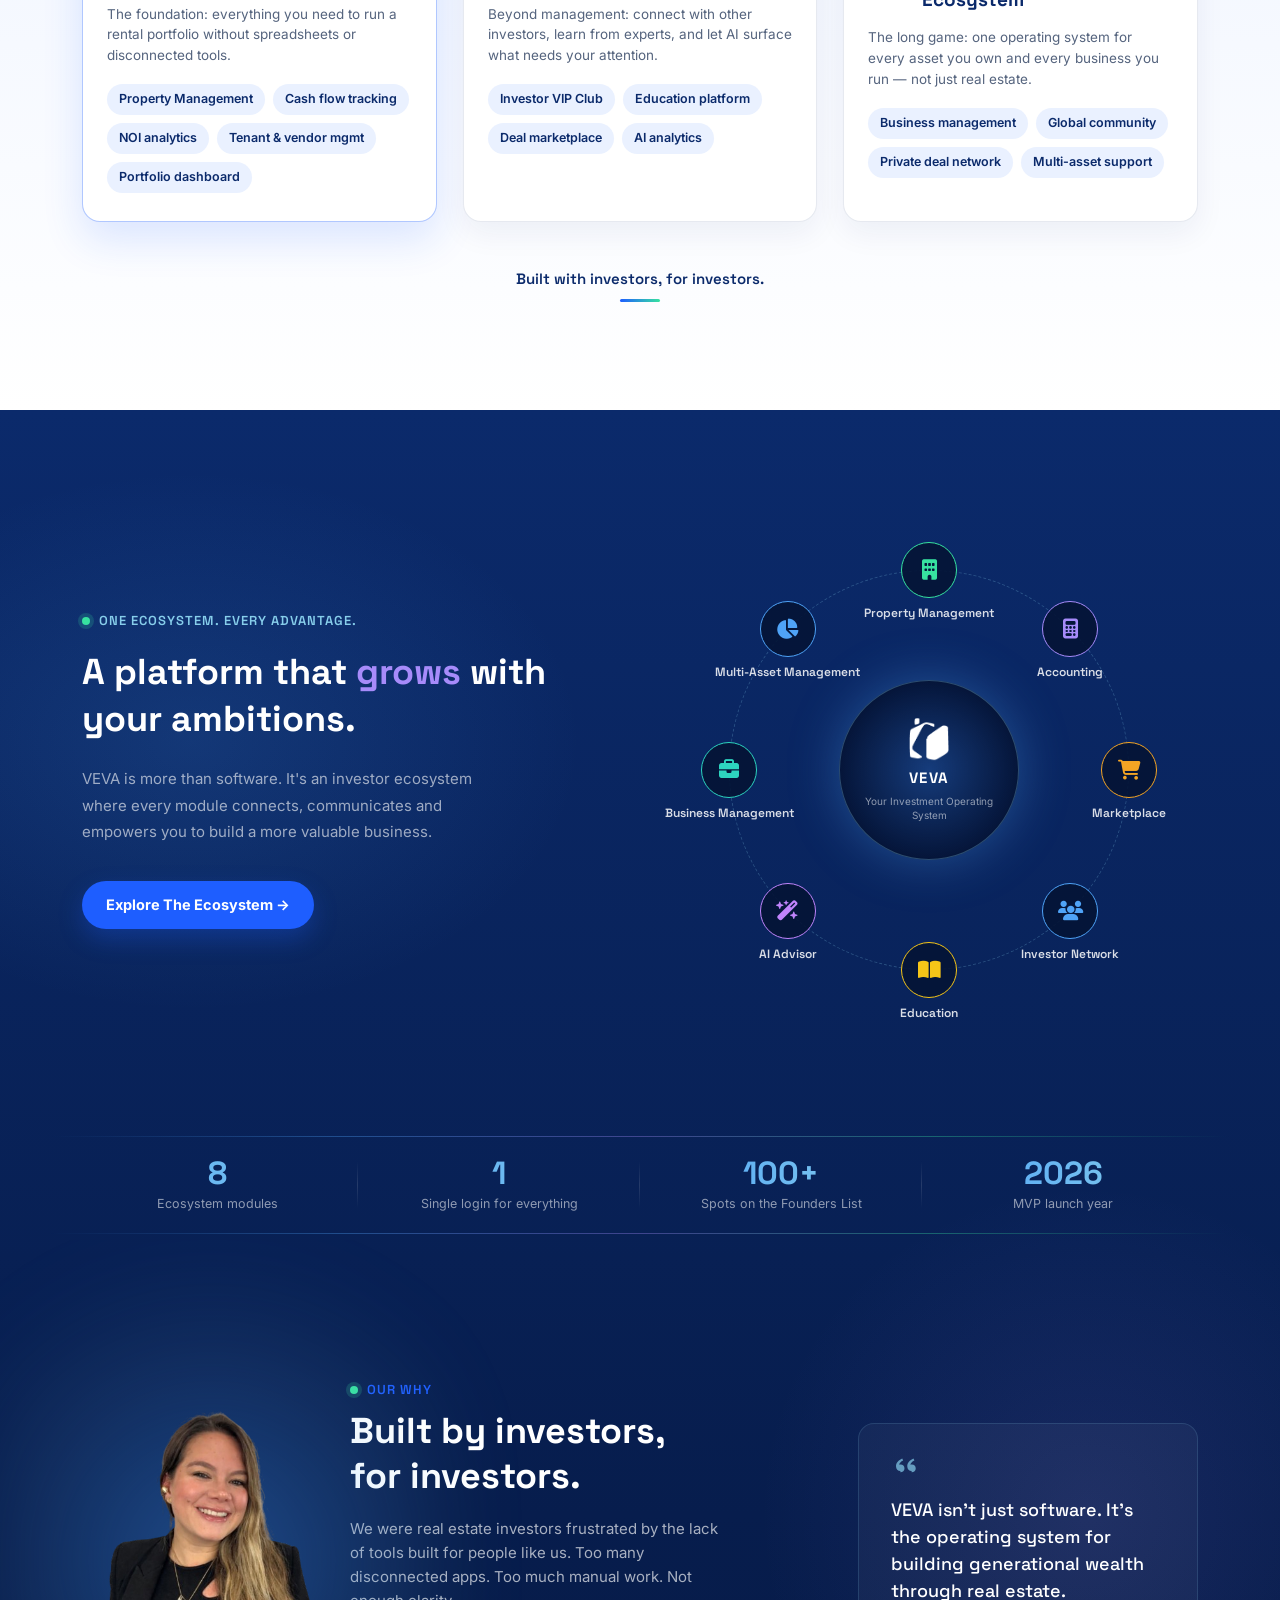
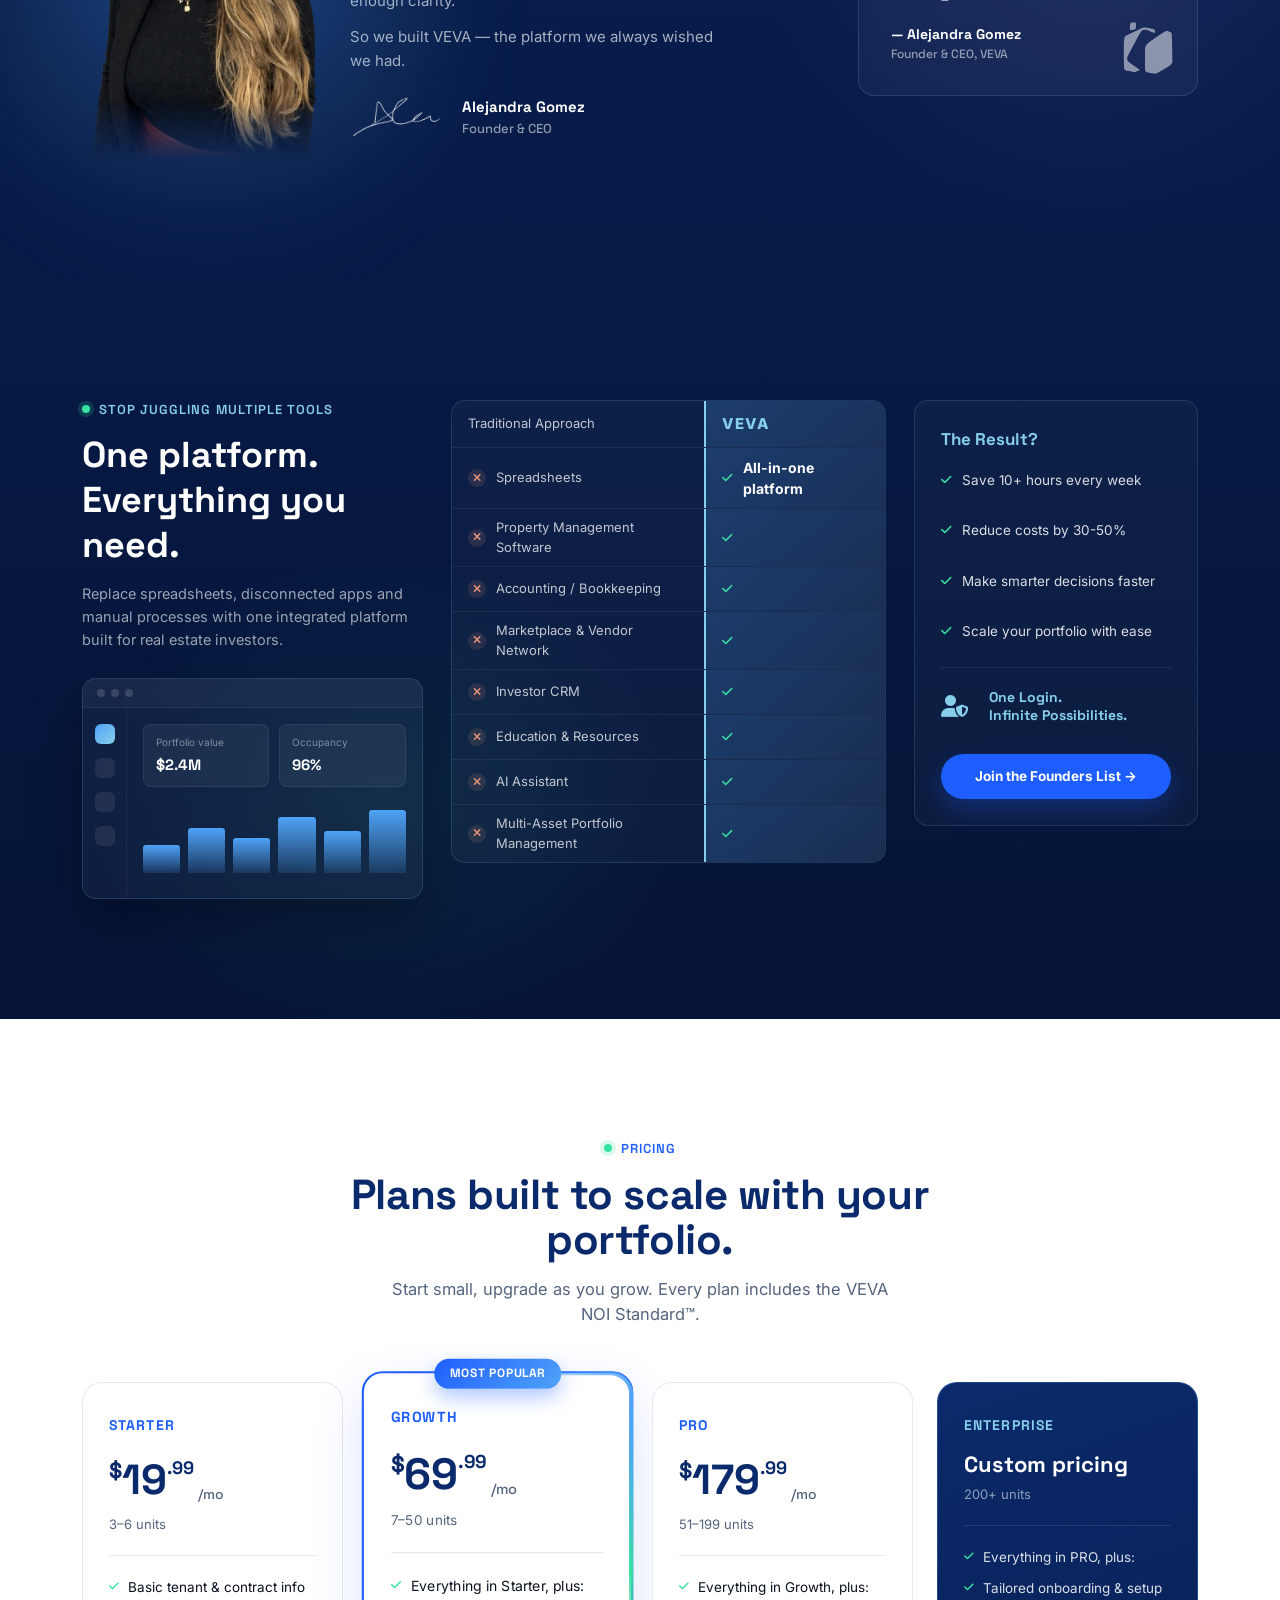
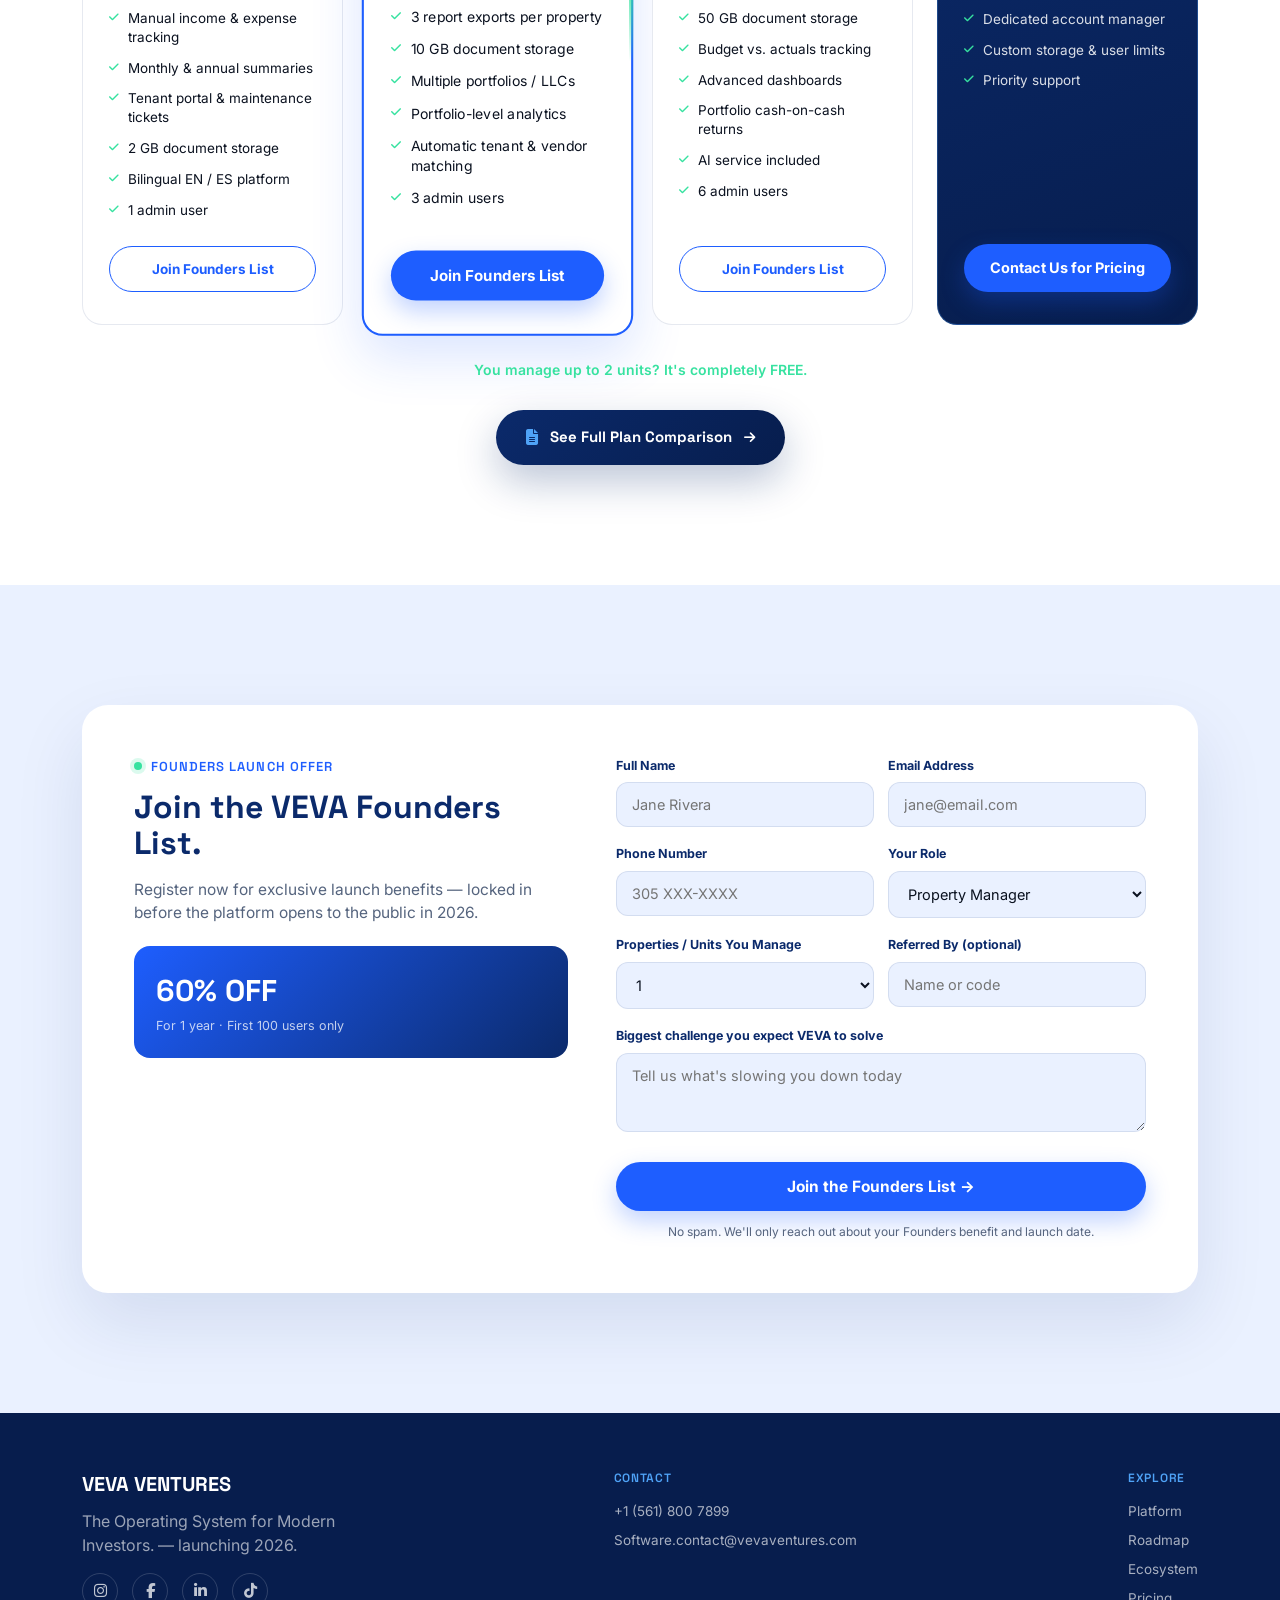
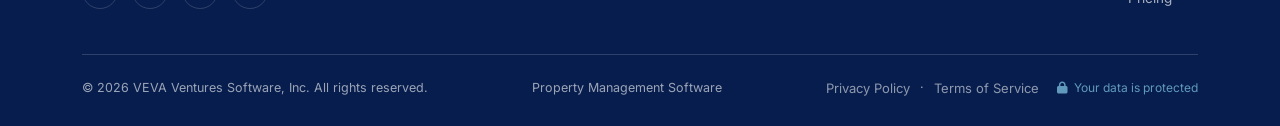
==== commit 861f78c5: "feat: cambio de posicion boton idioma" ====
--- a/index.html
+++ b/index.html
@@ -118,19 +118,15 @@
             data-es="Únete a Fundadores"
             >Join Founders List</a
           >
-          <button
-            id="langToggle"
-            class="lang-toggle"
-            aria-label="Cambiar idioma"
-          >
-            <i class="fa-solid fa-globe"></i>
-            <span id="langToggleLabel">ES</span>
-          </button>
         </div>
         <a href="#" class="btn btn-outline btn-login">
           <i class="fa-solid fa-user"></i>
           <span data-en="Log in" data-es="Iniciar Sesión">Log in</span>
         </a>
+        <button id="langToggle" class="lang-toggle" aria-label="Cambiar idioma">
+          <i class="fa-solid fa-globe"></i>
+          <span id="langToggleLabel">ES</span>
+        </button>
       </div>
     </header>
 
